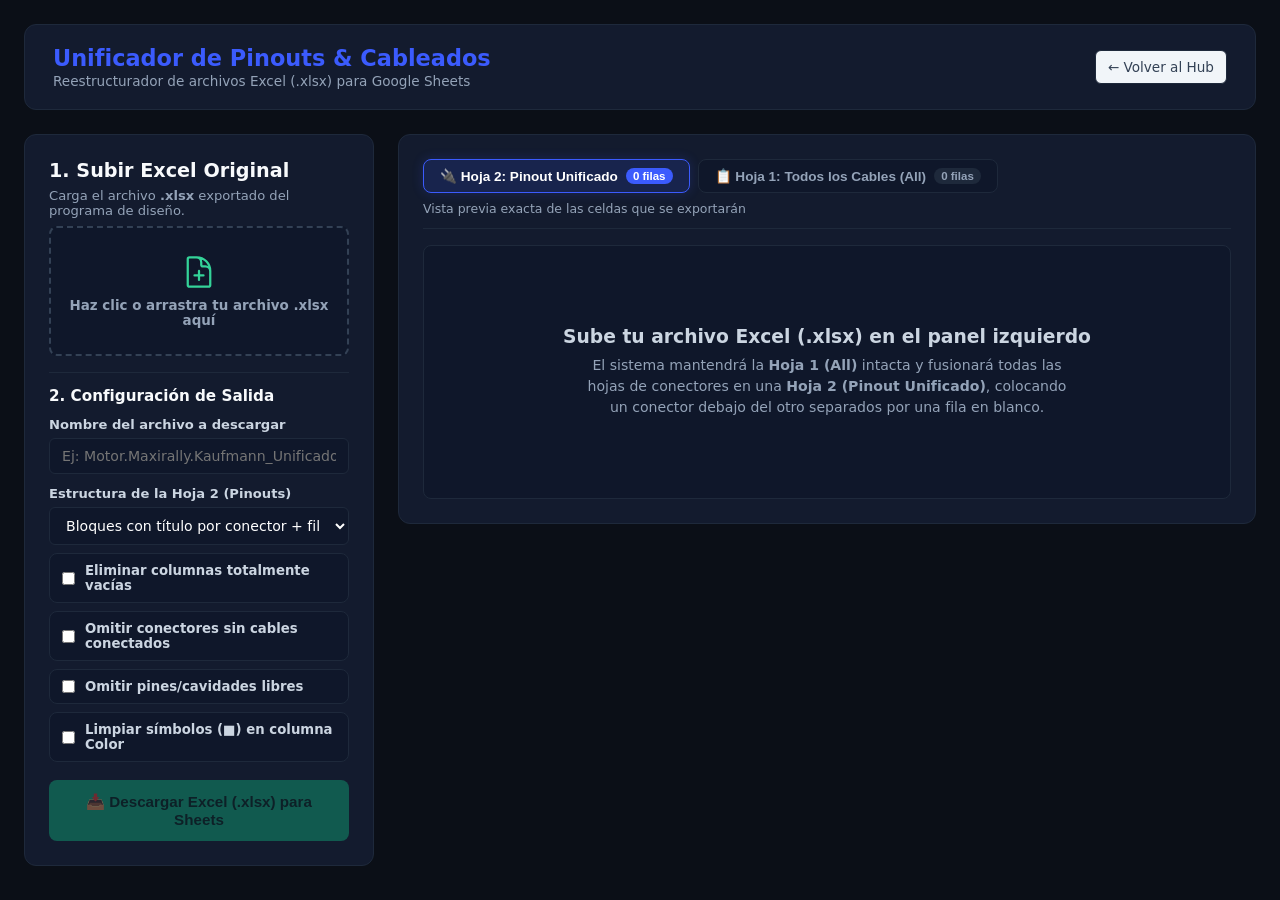
==== cableados.html @ 93b25b4c "Add files via upload" ====
<!DOCTYPE html>
<html lang="es">
<head>
  <meta charset="UTF-8">
  <meta name="viewport" content="width=device-width, initial-scale=1.0">
  <title>Unificador de Excel para Google Sheets - LoomTech</title>
  
  <link rel="stylesheet" href="general.css">
  <!-- Librería SheetJS para procesar y generar archivos Excel (.xlsx) -->
  <script src="https://cdn.jsdelivr.net/npm/xlsx@0.18.5/dist/xlsx.full.min.js"></script>

  <style>
    :root {
      --bg-body: #0b0f17; --bg-panel: #131b2e; --border: #1e293b;
      --text-main: #f8fafc; --text-muted: #94a3b8;
    }

    body { background: var(--bg-body); color: var(--text-main); display: flex; flex-direction: column; }
    h2, h3 { color: #f8fafc; margin: 0; }
    label { color: #cbd5e1; font-size: 0.82rem; font-weight: 600; display: block; margin-top: 12px; margin-bottom: 6px; }
    
    .main-header {
      background: var(--bg-panel); border: 1px solid var(--border);
      padding: 20px 28px; border-radius: 12px; margin-bottom: 24px;
      display: flex; align-items: center; justify-content: space-between;
    }
    .header-brand { display: flex; align-items: center; gap: 20px; }
    .header-logo { width: 56px; height: 56px; object-fit: contain; }
    .header-title h1 { margin: 0; font-size: 1.4rem; color: var(--primary); }
    .header-title p { margin: 2px 0 0 0; color: var(--text-muted); font-size: 0.85rem; }

    .dashboard-layout { display: grid; grid-template-columns: 350px 1fr; gap: 24px; align-items: start; }
    
    .control-panel { background: var(--bg-panel); border: 1px solid var(--border); padding: 24px; border-radius: 12px; position: sticky; top: 20px; }
    .preview-panel { background: var(--bg-panel); border: 1px solid var(--border); padding: 24px; border-radius: 12px; overflow: hidden; }
    
    .input-dark, .select-dark {
      background: #0f172a; color: #fff; border: 1px solid var(--border);
      padding: 9px 12px; border-radius: 6px; font-size: 0.88rem; width: 100%;
    }

    .file-drop-area {
      position: relative; display: flex; flex-direction: column; align-items: center; justify-content: center;
      width: 100%; height: 130px; margin-top: 8px; margin-bottom: 16px;
      border: 2px dashed #334155; border-radius: 8px; background: #0f172a;
      transition: 0.2s; text-align: center; color: var(--text-muted); padding: 12px;
    }
    .file-drop-area:hover { border-color: var(--primary); background: #18223d; }
    .file-msg { font-size: 0.84rem; margin-top: 8px; font-weight: 600; }
    .file-input { position: absolute; left: 0; top: 0; height: 100%; width: 100%; cursor: pointer; opacity: 0; }

    .filter-option {
      display: flex; align-items: center; gap: 10px;
      background: #0f172a; border: 1px solid var(--border);
      padding: 9px 12px; border-radius: 8px; margin-top: 8px;
      font-size: 0.83rem; color: #cbd5e1; cursor: pointer; user-select: none;
    }
    .filter-option:hover { border-color: #475569; }
    .filter-option input { width: auto; margin: 0; cursor: pointer; }

    .stats-bar {
      display: grid; grid-template-columns: repeat(3, 1fr); gap: 8px;
      margin: 14px 0; text-align: center;
    }
    .stat-box { background: #0f172a; border: 1px solid var(--border); padding: 8px; border-radius: 8px; }
    .stat-box strong { display: block; font-size: 1.1rem; color: #34d399; }
    .stat-box span { font-size: 0.7rem; color: var(--text-muted); text-transform: uppercase; }

    .btn-sheets {
      background: #10b981; color: #06281e; font-weight: 700;
      border: none; padding: 13px 16px; border-radius: 8px;
      cursor: pointer; width: 100%; font-size: 0.95rem;
      display: flex; align-items: center; justify-content: center; gap: 8px;
      margin-top: 18px; transition: 0.2s;
    }
    .btn-sheets:hover:not(:disabled) { background: #34d399; transform: translateY(-1px); }
    .btn-sheets:disabled { opacity: 0.4; cursor: not-allowed; }

    /* PESTAÑAS ESTILO EXCEL / GOOGLE SHEETS */
    .sheet-tabs {
      display: flex; gap: 8px; border-bottom: 1px solid var(--border);
      padding-bottom: 12px; margin-bottom: 16px; align-items: center; justify-content: space-between;
      flex-wrap: wrap;
    }
    .tab-group { display: flex; gap: 8px; }
    .tab-btn {
      background: #0f172a; color: var(--text-muted); border: 1px solid var(--border);
      padding: 8px 16px; border-radius: 8px; font-size: 0.85rem; font-weight: 600;
      cursor: pointer; transition: 0.2s; display: flex; align-items: center; gap: 8px;
    }
    .tab-btn:hover { color: #fff; border-color: #475569; }
    .tab-btn.active {
      background: rgba(59, 91, 253, 0.15); color: #fff;
      border-color: var(--primary); box-shadow: 0 0 12px rgba(59, 91, 253, 0.2);
    }
    .tab-badge {
      background: #1e293b; color: #94a3b8; padding: 2px 7px;
      border-radius: 10px; font-size: 0.72rem;
    }
    .tab-btn.active .tab-badge { background: var(--primary); color: #fff; }

    /* TABLA DE VISTA PREVIA TIPO HOJA DE CÁLCULO */
    .table-scroll {
      width: 100%; overflow-x: auto; max-height: 72vh; overflow-y: auto;
      border: 1px solid var(--border); border-radius: 8px; background: #0f172a;
    }
    .sheet-table {
      width: 100%; border-collapse: collapse; font-size: 0.82rem; color: var(--text-main);
      white-space: nowrap;
    }
    .sheet-table th {
      background: #1e293b; color: #cbd5e1; font-weight: 700; padding: 9px 12px;
      text-align: left; border: 1px solid #334155; position: sticky; top: 0; z-index: 2;
      font-size: 0.75rem; text-transform: uppercase;
    }
    .sheet-table td {
      padding: 7px 12px; border: 1px solid #1e293b; color: #e2e8f0;
    }
    .row-num {
      background: #131b2e !important; color: #64748b !important;
      text-align: center; font-family: monospace; font-size: 0.75rem;
      width: 42px; user-select: none; border-right: 2px solid #334155 !important;
    }

    /* ESTILOS DE FILAS DENTRO DE LA HOJA UNIFICADA */
    .row-connector-banner td {
      background: rgba(59, 91, 253, 0.18) !important;
      color: #60a5fa !important;
      font-weight: 800;
      font-size: 0.85rem;
      border-top: 2px solid #3b5bfd !important;
      border-bottom: 1px solid #3b5bfd !important;
    }
    .row-subheaders td {
      background: #18223d !important;
      color: #94a3b8 !important;
      font-weight: 700;
      font-size: 0.74rem;
      text-transform: uppercase;
    }
    .row-blank-separator td {
      background: #090d14 !important;
      height: 22px;
      padding: 2px 12px !important;
      color: #334155 !important;
      font-size: 0.7rem;
      font-style: italic;
      border-top: 1px dashed #1e293b !important;
      border-bottom: 1px dashed #1e293b !important;
    }
    .row-empty-pin td { color: #64748b; }

    .empty-state {
      text-align: center; padding: 80px 20px; color: var(--text-muted);
    }

    @media (max-width: 950px) {
      .dashboard-layout { grid-template-columns: 1fr; }
      .control-panel { position: static; }
    }
  </style>
</head>
<body>

<div class="container" style="max-width: 1360px;">
  <!-- ENCABEZADO -->
  <div class="main-header">
    <div class="header-brand">
      <img src="logo-transparente.webp" alt="LoomTech" class="header-logo" onerror="this.style.display='none'">
      <div class="header-title">
        <h1>Unificador de Pinouts & Cableados</h1>
        <p>Reestructurador de archivos Excel (.xlsx) para Google Sheets</p>
      </div>
    </div>
    <a href="index.html" class="btn-secondary" style="text-decoration: none;">&larr; Volver al Hub</a>
  </div>

  <div class="dashboard-layout">
    
    <!-- PANEL IZQUIERDO: CARGA Y CONFIGURACIÓN DEL EXCEL -->
    <div class="control-panel">
      <h2>1. Subir Excel Original</h2>
      <p style="font-size: 0.82rem; color: var(--text-muted); margin-top: 6px;">
        Carga el archivo <strong>.xlsx</strong> exportado del programa de diseño.
      </p>

      <div class="file-drop-area">
        <svg fill="none" stroke="currentColor" stroke-width="1.5" viewBox="0 0 24 24" style="width:36px; height:36px; color:#34d399;">
          <path stroke-linecap="round" stroke-linejoin="round" d="M19.5 14.25v-2.625a3.375 3.375 0 00-3.375-3.375h-1.5A1.125 1.125 0 0113.5 7.125v-1.5a3.375 3.375 0 00-3.375-3.375H8.25m3.75 9v6m3-3H9m1.5-12H5.625c-.621 0-1.125.504-1.125 1.125v17.25c0 .621.504 1.125 1.125 1.125h12.75c.621 0 1.125-.504 1.125-1.125V11.25a9 9 0 00-9-9z"></path>
        </svg>
        <span class="file-msg" id="fileMsg">Haz clic o arrastra tu archivo .xlsx aquí</span>
        <input class="file-input" type="file" id="excelFileInput" accept=".xlsx, .xls" onchange="handleExcelUpload(event)">
      </div>

      <div class="stats-bar" id="statsBar" style="display: none;">
        <div class="stat-box"><strong id="statWires">0</strong><span>Cables (H1)</span></div>
        <div class="stat-box"><strong id="statConnectors">0</strong><span>Conectores</span></div>
        <div class="stat-box"><strong id="statPins">0</strong><span>Pines Tot.</span></div>
      </div>

      <h3 style="font-size: 0.95rem; margin-top: 16px; border-top: 1px solid var(--border); padding-top: 14px;">2. Configuración de Salida</h3>

      <label>Nombre del archivo a descargar</label>
      <input type="text" id="outFileName" class="input-dark" placeholder="Ej: Motor.Maxirally.Kaufmann_Unificado">

      <label>Estructura de la Hoja 2 (Pinouts)</label>
      <select id="layoutModeSelect" class="select-dark" onchange="renderPreview()">
        <option value="blocks" selected>Bloques con título por conector + fila en blanco</option>
        <option value="column">Tabla continua (Columna "Conector") + fila en blanco</option>
      </select>

      <label class="filter-option" title="Elimina del Excel las columnas que estén 100% vacías en todo el archivo">
        <input type="checkbox" id="chkRemoveEmptyCols" onchange="renderPreview()">
        <span>Eliminar columnas totalmente vacías</span>
      </label>

      <label class="filter-option" title="Omite conectores que no tengan ningún cable conectado">
        <input type="checkbox" id="chkHideEmptyConnectors" onchange="renderPreview()">
        <span>Omitir conectores sin cables conectados</span>
      </label>

      <label class="filter-option" title="Omite las cavidades vacías dentro de cada conector">
        <input type="checkbox" id="chkHideEmptyPins" onchange="renderPreview()">
        <span>Omitir pines/cavidades libres</span>
      </label>

      <label class="filter-option" title="Quita los símbolos ■■ delante del nombre del color para filtrar mejor en Google Sheets">
        <input type="checkbox" id="chkCleanColorSquares" onchange="renderPreview()">
        <span>Limpiar símbolos (■) en columna Color</span>
      </label>

      <button type="button" class="btn-sheets" id="btnDownloadExcel" onclick="downloadUnifiedExcel()" disabled>
        📥 Descargar Excel (.xlsx) para Sheets
      </button>
    </div>

    <!-- PANEL DERECHO: VISTA PREVIA DE LAS 2 HOJAS DEL EXCEL -->
    <div class="preview-panel">
      <div class="sheet-tabs">
        <div class="tab-group">
          <button type="button" class="tab-btn active" id="tabBtnPinout" onclick="switchTab('pinout')">
            🔌 Hoja 2: Pinout Unificado <span class="tab-badge" id="badgePinoutRows">0 filas</span>
          </button>
          <button type="button" class="tab-btn" id="tabBtnAll" onclick="switchTab('all')">
            📋 Hoja 1: Todos los Cables (All) <span class="tab-badge" id="badgeAllRows">0 filas</span>
          </button>
        </div>
        <span style="font-size: 0.78rem; color: var(--text-muted);" id="previewHint">
          Vista previa exacta de las celdas que se exportarán
        </span>
      </div>

      <div id="previewContainer" class="table-scroll">
        <div class="empty-state">
          <h3 style="color: #cbd5e1; margin-bottom: 8px;">Sube tu archivo Excel (.xlsx) en el panel izquierdo</h3>
          <p style="font-size: 0.88rem; max-width: 480px; margin: 0 auto; line-height: 1.5;">
            El sistema mantendrá la <strong>Hoja 1 (All)</strong> intacta y fusionará todas las hojas de conectores en una <strong>Hoja 2 (Pinout Unificado)</strong>, colocando un conector debajo del otro separados por una fila en blanco.
          </p>
        </div>
      </div>
    </div>

  </div>
</div>

<script>
  let parsedWorkbookData = null;
  let currentActiveTab = 'pinout'; // 'pinout' o 'all'

  function handleExcelUpload(event) {
    const file = event.target.files[0];
    if (!file) return;

    const msg = document.getElementById('fileMsg');
    msg.innerText = `Archivo cargado: ${file.name}`;
    msg.style.color = '#34d399';

    const baseName = file.name.replace(/\.xlsx?$/i, '').replace(/\s*-\s*Wiring Table$/i, '');
    document.getElementById('outFileName').value = `${baseName} - Unificado`;

    const reader = new FileReader();
    reader.onload = function(e) {
      const data = new Uint8Array(e.target.result);
      const workbook = XLSX.read(data, { type: 'array' });
      parseWorkbook(workbook);
    };
    reader.readAsArrayBuffer(file);
  }

  function parseWorkbook(workbook) {
    const sheetNames = workbook.SheetNames;
    if (sheetNames.length === 0) return;

    // Hoja 1: Todos los cables ("All")
    const firstSheetName = sheetNames[0];
    const allWiresRaw = XLSX.utils.sheet_to_json(workbook.Sheets[firstSheetName], { defval: '' });

    // Hojas 2 en adelante: Conectores individuales
    const connectors = [];
    let totalPinsCount = 0;

    for (let i = 1; i < sheetNames.length; i++) {
      const sName = sheetNames[i];
      const rows = XLSX.utils.sheet_to_json(workbook.Sheets[sName], { defval: '' });
      totalPinsCount += rows.length;

      const connectedPins = rows.filter(r => {
        return String(r['Destination'] || '').trim() !== '' || String(r['ID'] || '').trim() !== '';
      }).length;

      connectors.push({
        name: sName,
        rows: rows,
        connectedCount: connectedPins,
        totalPins: rows.length
      });
    }

    parsedWorkbookData = {
      firstSheetName: firstSheetName,
      allWires: allWiresRaw,
      connectors: connectors
    };

    // Actualizar contadores
    document.getElementById('statsBar').style.display = 'grid';
    document.getElementById('statWires').innerText = allWiresRaw.length;
    document.getElementById('statConnectors').innerText = connectors.length;
    document.getElementById('statPins').innerText = totalPinsCount;

    document.getElementById('btnDownloadExcel').disabled = false;

    renderPreview();
  }

  function isCellFilled(val) {
    return val !== null && val !== undefined && String(val).trim() !== '';
  }

  function cleanCellVal(val, colName, cleanSquares) {
    if (val === null || val === undefined) return '';
    let str = String(val);
    if (cleanSquares && colName.toLowerCase().includes('color')) {
      return str.replace(/[■□▪▫]/g, '').trim();
    }
    return val;
  }

  // Construye las matrices 2D (Array of Arrays) tanto para la vista previa como para la exportación Excel
  function buildSheetsMatrices() {
    if (!parsedWorkbookData) return null;

    const layoutMode = document.getElementById('layoutModeSelect').value; // 'blocks' o 'column'
    const removeEmptyCols = document.getElementById('chkRemoveEmptyCols').checked;
    const hideEmptyConnectors = document.getElementById('chkHideEmptyConnectors').checked;
    const hideEmptyPins = document.getElementById('chkHideEmptyPins').checked;
    const cleanSquares = document.getElementById('chkCleanColorSquares').checked;

    // --- 1. MATRIZ DE HOJA 1 (ALL) ---
    const allRows = parsedWorkbookData.allWires;
    let allHeaders = allRows.length > 0 ? Object.keys(allRows[0]) : ['ID', 'Color', 'Part Number', 'Gauge', 'From', 'To', 'Length (mm)'];
    
    if (removeEmptyCols && allRows.length > 0) {
      allHeaders = allHeaders.filter(h => allRows.some(r => isCellFilled(r[h])));
    }

    const sheet1AOA = [allHeaders];
    allRows.forEach(r => {
      sheet1AOA.push(allHeaders.map(h => cleanCellVal(r[h], h, cleanSquares)));
    });

    // --- 2. MATRIZ DE HOJA 2 (PINOUT UNIFICADO) ---
    let connectorsList = parsedWorkbookData.connectors;
    if (hideEmptyConnectors) {
      connectorsList = connectorsList.filter(c => c.connectedCount > 0);
    }

    let pinHeaders = ['Cavity', 'Destination', 'ID', 'Color', 'Part Number', 'Gauge', 'Twisted With', 'Ident', 'Net', 'Length (mm)', 'Contact', 'Seal'];
    const sampleConn = parsedWorkbookData.connectors.find(c => c.rows.length > 0);
    if (sampleConn) {
      pinHeaders = Object.keys(sampleConn.rows[0]);
    }

    if (removeEmptyCols) {
      pinHeaders = pinHeaders.filter(h => {
        if (h === 'Cavity' || h === 'Destination' || h === 'ID' || h === 'Color') return true;
        return connectorsList.some(c => c.rows.some(r => isCellFilled(r[h])));
      });
    }

    const sheet2AOA = [];
    const sheet2RowMeta = []; // Guarda el tipo de fila para pintarla bien en la vista previa

    if (layoutMode === 'blocks') {
      // MODO 1: Un bloque debajo del otro (Fila con nombre del Conector -> Encabezados -> Pines -> Fila en blanco)
      connectorsList.forEach((conn, idx) => {
        let rowsToUse = conn.rows;
        if (hideEmptyPins) {
          rowsToUse = rowsToUse.filter(r => isCellFilled(r['Destination']) || isCellFilled(r['ID']));
        }

        // Fila título del conector
        const bannerRow = [`CONECTOR: ${conn.name}`, ...pinHeaders.slice(1).map(() => '')];
        sheet2AOA.push(bannerRow);
        sheet2RowMeta.push('banner');

        // Fila encabezados de columna
        sheet2AOA.push(pinHeaders);
        sheet2RowMeta.push('subheader');

        // Filas de cada pin
        rowsToUse.forEach(r => {
          const hasWire = isCellFilled(r['Destination']) || isCellFilled(r['ID']);
          sheet2AOA.push(pinHeaders.map(h => cleanCellVal(r[h], h, cleanSquares)));
          sheet2RowMeta.push(hasWire ? 'data' : 'empty-pin');
        });

        // Fila en blanco de separación entre conectores
        if (idx < connectorsList.length - 1) {
          sheet2AOA.push(pinHeaders.map(() => ''));
          sheet2RowMeta.push('blank');
        }
      });
    } else {
      // MODO 2: Tabla continua con columna "Connector" al principio + fila en blanco entre cada conector
      const unifiedHeaders = ['Connector', ...pinHeaders];
      sheet2AOA.push(unifiedHeaders);
      sheet2RowMeta.push('subheader');

      connectorsList.forEach((conn, idx) => {
        let rowsToUse = conn.rows;
        if (hideEmptyPins) {
          rowsToUse = rowsToUse.filter(r => isCellFilled(r['Destination']) || isCellFilled(r['ID']));
        }

        rowsToUse.forEach(r => {
          const hasWire = isCellFilled(r['Destination']) || isCellFilled(r['ID']);
          sheet2AOA.push([conn.name, ...pinHeaders.map(h => cleanCellVal(r[h], h, cleanSquares))]);
          sheet2RowMeta.push(hasWire ? 'data' : 'empty-pin');
        });

        // Fila en blanco de separación
        if (idx < connectorsList.length - 1) {
          sheet2AOA.push(unifiedHeaders.map(() => ''));
          sheet2RowMeta.push('blank');
        }
      });
    }

    return {
      sheet1AOA,
      sheet2AOA,
      sheet2RowMeta,
      colCountSheet1: allHeaders.length,
      colCountSheet2: layoutMode === 'blocks' ? pinHeaders.length : (pinHeaders.length + 1)
    };
  }

  function switchTab(tab) {
    currentActiveTab = tab;
    document.getElementById('tabBtnPinout').classList.toggle('active', tab === 'pinout');
    document.getElementById('tabBtnAll').classList.toggle('active', tab === 'all');
    renderPreview();
  }

  function renderPreview() {
    if (!parsedWorkbookData) return;

    const matrices = buildSheetsMatrices();
    if (!matrices) return;

    document.getElementById('badgeAllRows').innerText = `${matrices.sheet1AOA.length} filas`;
    document.getElementById('badgePinoutRows').innerText = `${matrices.sheet2AOA.length} filas`;

    const container = document.getElementById('previewContainer');

    if (currentActiveTab === 'all') {
      // Renderizar Hoja 1 (All)
      const aoa = matrices.sheet1AOA;
      if (aoa.length === 0) {
        container.innerHTML = `<div class="empty-state">La Hoja 1 está vacía.</div>`;
        return;
      }

      const headers = aoa[0];
      const bodyRows = aoa.slice(1);

      let html = `<table class="sheet-table"><thead><tr><th class="row-num">#</th>`;
      headers.forEach(h => { html += `<th>${h}</th>`; });
      html += `</tr></thead><tbody>`;

      bodyRows.forEach((row, rIdx) => {
        html += `<tr><td class="row-num">${rIdx + 2}</td>`;
        row.forEach(cell => {
          html += `<td>${cell !== '' && cell !== null && cell !== undefined ? cell : ''}</td>`;
        });
        html += `</tr>`;
      });

      html += `</tbody></table>`;
      container.innerHTML = html;

    } else {
      // Renderizar Hoja 2 (Pinout Unificado)
      const aoa = matrices.sheet2AOA;
      const meta = matrices.sheet2RowMeta;
      const colCount = matrices.colCountSheet2;

      if (aoa.length === 0) {
        container.innerHTML = `<div class="empty-state">No hay conectores para mostrar con los filtros seleccionados.</div>`;
        return;
      }

      // Encabezados tipo letras de Excel (A, B, C...)
      let html = `<table class="sheet-table"><thead><tr><th class="row-num">#</th>`;
      for (let c = 0; c < colCount; c++) {
        const colLetter = String.fromCharCode(65 + c);
        html += `<th style="text-align:center;">Col ${colLetter}</th>`;
      }
      html += `</tr></thead><tbody>`;

      aoa.forEach((row, rIdx) => {
        const rowType = meta[rIdx];
        let trClass = '';
        if (rowType === 'banner') trClass = 'row-connector-banner';
        else if (rowType === 'subheader') trClass = 'row-subheaders';
        else if (rowType === 'blank') trClass = 'row-blank-separator';
        else if (rowType === 'empty-pin') trClass = 'row-empty-pin';

        html += `<tr class="${trClass}"><td class="row-num">${rIdx + 1}</td>`;

        if (rowType === 'blank') {
          html += `<td colspan="${colCount}">— Fila en blanco (Separador de conector) —</td>`;
        } else {
          row.forEach(cell => {
            html += `<td>${cell !== '' && cell !== null && cell !== undefined ? cell : ''}</td>`;
          });
        }
        html += `</tr>`;
      });

      html += `</tbody></table>`;
      container.innerHTML = html;
    }
  }

  // Calcula automáticamente el ancho ideal de cada columna para que en Google Sheets se lea perfecto
  function autoFitColumns(aoa) {
    if (!aoa || aoa.length === 0) return [];
    const colCount = Math.max(...aoa.map(r => r.length));
    const colWidths = [];

    for (let c = 0; c < colCount; c++) {
      let maxLen = 10;
      for (let r = 0; r < aoa.length; r++) {
        const val = aoa[r][c];
        if (val !== null && val !== undefined) {
          const strLen = String(val).length;
          // Evitamos que la fila de banner "CONECTOR: ..." ensanche de más la columna A (Cavity)
          if (c === 0 && String(val).startsWith('CONECTOR:')) continue;
          if (strLen > maxLen) maxLen = strLen;
        }
      }
      colWidths.push({ wch: Math.min(maxLen + 4, 42) });
    }
    return colWidths;
  }

  function downloadUnifiedExcel() {
    if (!parsedWorkbookData) return;

    const matrices = buildSheetsMatrices();
    if (!matrices) return;

    const wbNew = XLSX.utils.book_new();

    // 1. Crear Hoja 1: Todos los cables (All)
    const wsAll = XLSX.utils.aoa_to_sheet(matrices.sheet1AOA);
    wsAll['!cols'] = autoFitColumns(matrices.sheet1AOA);
    XLSX.utils.book_append_sheet(wbNew, wsAll, parsedWorkbookData.firstSheetName || 'All');

    // 2. Crear Hoja 2: Pinout Unificado (Todos los conectores separados por una fila en blanco)
    const wsPinout = XLSX.utils.aoa_to_sheet(matrices.sheet2AOA);
    wsPinout['!cols'] = autoFitColumns(matrices.sheet2AOA);
    XLSX.utils.book_append_sheet(wbNew, wsPinout, 'Pinout Unificado');

    // Nombre del archivo final
    const rawName = document.getElementById('outFileName').value.trim() || 'Cableado_Unificado';
    const safeName = rawName.replace(/\.xlsx?$/i, '');
    XLSX.writeFile(wbNew, `${safeName}.xlsx`);
  }
</script>

</body>
</html>
---- general.css ----
/* ==========================================================================
   LOOMTECH MOTORSPORT - SISTEMA DE ESTILOS GENERALES
   ========================================================================== */

:root {
  /* Colores de Marca */
  --primary: #3b5bfd;
  --primary-dark: #2546e0;
  --accent: #ef4444;       /* Rojo Rally para alertas/borrar */
  --badge-green: #10b981;  /* Verde para estados online/ok */

  /* Colores UI (Tema claro por defecto para las herramientas) */
  --bg-body: #f8fafc;
  --bg-panel: #ffffff;
  --border: #e2e8f0;
  --text-main: #1e293b;
  --text-muted: #64748b;

  /* Tipografía */
  --font-base: system-ui, -apple-system, BlinkMacSystemFont, "Segoe UI", Roboto, sans-serif;
}

/* --- 1. RESET Y BASE --- */
* {
  box-sizing: border-box;
  margin: 0;
  padding: 0;
}

body {
  font-family: var(--font-base);
  background: var(--bg-body);
  color: var(--text-main);
  padding: 24px;
  min-height: 100vh;
}

h1, h2, h3, h4 {
  color: #0f172a;
  margin-bottom: 0.5rem;
}

h2 {
  font-size: 1.2rem;
  font-weight: 700;
}

/* --- 2. LAYOUT Y GRILLAS UTILITARIAS --- */
.container {
  max-width: 960px;
  margin: 0 auto;
}

.grid-2 { display: grid; grid-template-columns: 1fr 1fr; gap: 12px; }
.grid-3 { display: grid; grid-template-columns: 1fr 1fr 1fr; gap: 12px; }
.flex-between { display: flex; justify-content: space-between; align-items: center; }

.panel {
  background: var(--bg-panel);
  padding: 24px;
  border-radius: 12px;
  box-shadow: 0 1px 3px rgba(0,0,0,0.08);
  border: 1px solid var(--border);
  height: fit-content;
}

/* --- 3. FORMULARIOS E INPUTS --- */
label {
  display: block;
  font-size: 0.82rem;
  font-weight: 600;
  margin-top: 14px;
  margin-bottom: 5px;
  color: #475569;
}

input, textarea, select {
  width: 100%;
  padding: 9px 12px;
  border: 1px solid var(--border);
  border-radius: 6px;
  font-size: 0.9rem;
  font-family: var(--font-base);
  color: var(--text-main);
  background: var(--bg-panel);
  transition: border-color 0.2s, box-shadow 0.2s;
}

input:focus, textarea:focus, select:focus {
  outline: none;
  border-color: var(--primary);
  box-shadow: 0 0 0 2px rgba(59, 91, 253, 0.15);
}

/* --- 4. BOTONES --- */
.btn {
  background: var(--primary);
  color: white;
  border: none;
  padding: 12px 16px;
  border-radius: 6px;
  cursor: pointer;
  font-weight: 600;
  font-size: 0.95rem;
  transition: background-color 0.2s;
  display: inline-flex;
  justify-content: center;
  align-items: center;
}

.btn:hover { background: var(--primary-dark); }
.btn-block { width: 100%; margin-top: 20px; } /* Para botones que ocupan todo el ancho */

.btn-secondary {
  background: #f1f5f9;
  color: #334155;
  border: 1px solid var(--border);
  padding: 8px 12px;
  font-size: 0.85rem;
  border-radius: 6px;
  cursor: pointer;
  transition: background-color 0.2s;
}

.btn-secondary:hover { background: #e2e8f0; }
.btn-sm { padding: 4px 10px; font-size: 0.8rem; margin-left: 4px; }
.btn-danger { color: var(--accent); }
.btn-danger:hover { background: #fee2e2; color: #dc2626; border-color: #fca5a5; }

/* --- 5. COMPONENTES ESPECÍFICOS (Switches, Tablas) --- */
.switch { position: relative; display: inline-block; width: 44px; height: 24px; flex-shrink: 0; }
.switch input { opacity: 0; width: 0; height: 0; }
.slider { position: absolute; cursor: pointer; top: 0; left: 0; right: 0; bottom: 0; background-color: #cbd5e1; transition: .3s; border-radius: 24px; }
.slider:before { position: absolute; content: ""; height: 18px; width: 18px; left: 3px; bottom: 3px; background-color: white; transition: .3s; border-radius: 50%; box-shadow: 0 1px 2px rgba(0,0,0,0.2); }
input:checked + .slider { background-color: var(--primary); }
input:checked + .slider:before { transform: translateX(20px); }

.table-ui { width: 100%; border-collapse: collapse; margin-top: 16px; }
.table-ui th, .table-ui td { padding: 10px 8px; text-align: left; border-bottom: 1px solid var(--border); font-size: 0.88rem; }
.table-ui th { background: #f8fafc; color: #475569; font-weight: 600; }
.text-right { text-align: right !important; }
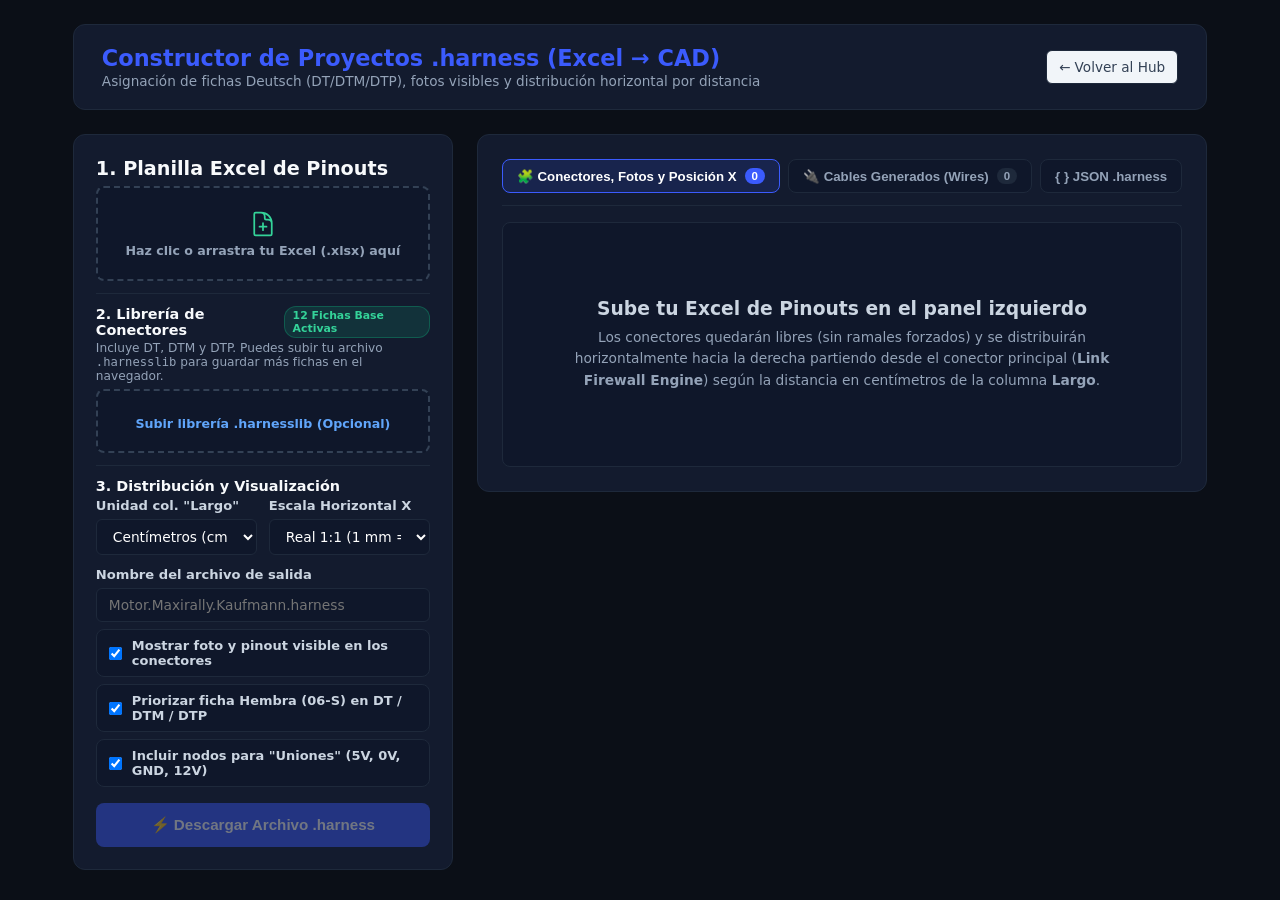
==== commit 4dd491a4: "Add files via upload" ====
--- a/cableados.html
+++ b/cableados.html
@@ -3,10 +3,9 @@
 <head>
   <meta charset="UTF-8">
   <meta name="viewport" content="width=device-width, initial-scale=1.0">
-  <title>Unificador de Excel para Google Sheets - LoomTech</title>
+  <title>Constructor .harness (Excel a CAD) - LoomTech</title>
   
   <link rel="stylesheet" href="general.css">
-  <!-- Librería SheetJS para procesar y generar archivos Excel (.xlsx) -->
   <script src="https://cdn.jsdelivr.net/npm/xlsx@0.18.5/dist/xlsx.full.min.js"></script>
 
   <style>
@@ -29,69 +28,66 @@
     .header-title h1 { margin: 0; font-size: 1.4rem; color: var(--primary); }
     .header-title p { margin: 2px 0 0 0; color: var(--text-muted); font-size: 0.85rem; }
 
-    .dashboard-layout { display: grid; grid-template-columns: 350px 1fr; gap: 24px; align-items: start; }
+    .dashboard-layout { display: grid; grid-template-columns: 380px 1fr; gap: 24px; align-items: start; }
     
-    .control-panel { background: var(--bg-panel); border: 1px solid var(--border); padding: 24px; border-radius: 12px; position: sticky; top: 20px; }
+    .control-panel { background: var(--bg-panel); border: 1px solid var(--border); padding: 22px; border-radius: 12px; position: sticky; top: 20px; }
     .preview-panel { background: var(--bg-panel); border: 1px solid var(--border); padding: 24px; border-radius: 12px; overflow: hidden; }
     
     .input-dark, .select-dark {
       background: #0f172a; color: #fff; border: 1px solid var(--border);
-      padding: 9px 12px; border-radius: 6px; font-size: 0.88rem; width: 100%;
+      padding: 8px 12px; border-radius: 6px; font-size: 0.86rem; width: 100%;
     }
 
     .file-drop-area {
       position: relative; display: flex; flex-direction: column; align-items: center; justify-content: center;
-      width: 100%; height: 130px; margin-top: 8px; margin-bottom: 16px;
+      width: 100%; height: 95px; margin-top: 6px; margin-bottom: 12px;
       border: 2px dashed #334155; border-radius: 8px; background: #0f172a;
-      transition: 0.2s; text-align: center; color: var(--text-muted); padding: 12px;
+      transition: 0.2s; text-align: center; color: var(--text-muted); padding: 10px;
     }
     .file-drop-area:hover { border-color: var(--primary); background: #18223d; }
-    .file-msg { font-size: 0.84rem; margin-top: 8px; font-weight: 600; }
+    .file-msg { font-size: 0.79rem; margin-top: 5px; font-weight: 600; }
     .file-input { position: absolute; left: 0; top: 0; height: 100%; width: 100%; cursor: pointer; opacity: 0; }
 
     .filter-option {
       display: flex; align-items: center; gap: 10px;
       background: #0f172a; border: 1px solid var(--border);
-      padding: 9px 12px; border-radius: 8px; margin-top: 8px;
-      font-size: 0.83rem; color: #cbd5e1; cursor: pointer; user-select: none;
-    }
-    .filter-option:hover { border-color: #475569; }
+      padding: 8px 12px; border-radius: 8px; margin-top: 7px;
+      font-size: 0.81rem; color: #cbd5e1; cursor: pointer; user-select: none;
+    }
     .filter-option input { width: auto; margin: 0; cursor: pointer; }
 
     .stats-bar {
       display: grid; grid-template-columns: repeat(3, 1fr); gap: 8px;
-      margin: 14px 0; text-align: center;
-    }
-    .stat-box { background: #0f172a; border: 1px solid var(--border); padding: 8px; border-radius: 8px; }
+      margin: 12px 0; text-align: center;
+    }
+    .stat-box { background: #0f172a; border: 1px solid var(--border); padding: 8px 4px; border-radius: 8px; }
     .stat-box strong { display: block; font-size: 1.1rem; color: #34d399; }
-    .stat-box span { font-size: 0.7rem; color: var(--text-muted); text-transform: uppercase; }
-
-    .btn-sheets {
-      background: #10b981; color: #06281e; font-weight: 700;
+    .stat-box span { font-size: 0.68rem; color: var(--text-muted); text-transform: uppercase; }
+
+    .btn-generate {
+      background: var(--primary); color: #fff; font-weight: 700;
       border: none; padding: 13px 16px; border-radius: 8px;
       cursor: pointer; width: 100%; font-size: 0.95rem;
       display: flex; align-items: center; justify-content: center; gap: 8px;
-      margin-top: 18px; transition: 0.2s;
-    }
-    .btn-sheets:hover:not(:disabled) { background: #34d399; transform: translateY(-1px); }
-    .btn-sheets:disabled { opacity: 0.4; cursor: not-allowed; }
-
-    /* PESTAÑAS ESTILO EXCEL / GOOGLE SHEETS */
+      margin-top: 16px; transition: 0.2s;
+    }
+    .btn-generate:hover:not(:disabled) { background: var(--primary-dark); transform: translateY(-1px); }
+    .btn-generate:disabled { opacity: 0.4; cursor: not-allowed; }
+
     .sheet-tabs {
       display: flex; gap: 8px; border-bottom: 1px solid var(--border);
       padding-bottom: 12px; margin-bottom: 16px; align-items: center; justify-content: space-between;
       flex-wrap: wrap;
     }
-    .tab-group { display: flex; gap: 8px; }
+    .tab-group { display: flex; gap: 8px; flex-wrap: wrap; }
     .tab-btn {
       background: #0f172a; color: var(--text-muted); border: 1px solid var(--border);
-      padding: 8px 16px; border-radius: 8px; font-size: 0.85rem; font-weight: 600;
+      padding: 8px 14px; border-radius: 8px; font-size: 0.83rem; font-weight: 600;
       cursor: pointer; transition: 0.2s; display: flex; align-items: center; gap: 8px;
     }
-    .tab-btn:hover { color: #fff; border-color: #475569; }
     .tab-btn.active {
       background: rgba(59, 91, 253, 0.15); color: #fff;
-      border-color: var(--primary); box-shadow: 0 0 12px rgba(59, 91, 253, 0.2);
+      border-color: var(--primary);
     }
     .tab-badge {
       background: #1e293b; color: #94a3b8; padding: 2px 7px;
@@ -99,62 +95,41 @@
     }
     .tab-btn.active .tab-badge { background: var(--primary); color: #fff; }
 
-    /* TABLA DE VISTA PREVIA TIPO HOJA DE CÁLCULO */
     .table-scroll {
       width: 100%; overflow-x: auto; max-height: 72vh; overflow-y: auto;
       border: 1px solid var(--border); border-radius: 8px; background: #0f172a;
     }
-    .sheet-table {
+    .audit-table {
       width: 100%; border-collapse: collapse; font-size: 0.82rem; color: var(--text-main);
-      white-space: nowrap;
-    }
-    .sheet-table th {
-      background: #1e293b; color: #cbd5e1; font-weight: 700; padding: 9px 12px;
-      text-align: left; border: 1px solid #334155; position: sticky; top: 0; z-index: 2;
-      font-size: 0.75rem; text-transform: uppercase;
-    }
-    .sheet-table td {
-      padding: 7px 12px; border: 1px solid #1e293b; color: #e2e8f0;
-    }
-    .row-num {
-      background: #131b2e !important; color: #64748b !important;
-      text-align: center; font-family: monospace; font-size: 0.75rem;
-      width: 42px; user-select: none; border-right: 2px solid #334155 !important;
-    }
-
-    /* ESTILOS DE FILAS DENTRO DE LA HOJA UNIFICADA */
-    .row-connector-banner td {
-      background: rgba(59, 91, 253, 0.18) !important;
-      color: #60a5fa !important;
-      font-weight: 800;
-      font-size: 0.85rem;
-      border-top: 2px solid #3b5bfd !important;
-      border-bottom: 1px solid #3b5bfd !important;
-    }
-    .row-subheaders td {
-      background: #18223d !important;
-      color: #94a3b8 !important;
-      font-weight: 700;
-      font-size: 0.74rem;
-      text-transform: uppercase;
-    }
-    .row-blank-separator td {
-      background: #090d14 !important;
-      height: 22px;
-      padding: 2px 12px !important;
-      color: #334155 !important;
-      font-size: 0.7rem;
-      font-style: italic;
-      border-top: 1px dashed #1e293b !important;
-      border-bottom: 1px dashed #1e293b !important;
-    }
-    .row-empty-pin td { color: #64748b; }
-
-    .empty-state {
-      text-align: center; padding: 80px 20px; color: var(--text-muted);
-    }
-
-    @media (max-width: 950px) {
+    }
+    .audit-table th {
+      background: #1e293b; color: #cbd5e1; font-weight: 700; padding: 10px 12px;
+      text-align: left; border-bottom: 1px solid #334155; position: sticky; top: 0; z-index: 2;
+      font-size: 0.74rem; text-transform: uppercase;
+    }
+    .audit-table td {
+      padding: 8px 12px; border-bottom: 1px solid #1e293b; color: #e2e8f0; vertical-align: middle;
+    }
+    .audit-table tr:hover td { background: #151f38; }
+
+    .conn-thumb {
+      width: 34px; height: 34px; object-fit: contain; background: #fff;
+      border-radius: 6px; padding: 2px; border: 1px solid #334155; vertical-align: middle; margin-right: 6px;
+    }
+
+    .badge-ok { background: rgba(16,185,129,0.15); color: #34d399; border: 1px solid rgba(16,185,129,0.3); padding: 2px 8px; border-radius: 12px; font-size: 0.72rem; font-weight: 700; display: inline-block; }
+    .badge-part { background: rgba(59,91,253,0.18); color: #60a5fa; border: 1px solid rgba(59,91,253,0.35); padding: 3px 8px; border-radius: 6px; font-size: 0.75rem; font-weight: 700; font-family: monospace; display: inline-flex; align-items: center; }
+    .badge-warn { background: rgba(245,158,11,0.15); color: #fbbf24; border: 1px solid rgba(245,158,11,0.3); padding: 2px 8px; border-radius: 12px; font-size: 0.72rem; font-weight: 700; display: inline-block; }
+    .badge-splice { background: rgba(168,85,247,0.15); color: #c084fc; border: 1px solid rgba(168,85,247,0.3); padding: 2px 8px; border-radius: 12px; font-size: 0.72rem; font-weight: 700; display: inline-block; }
+
+    .code-preview {
+      font-family: monospace; font-size: 0.78rem; color: #34d399;
+      padding: 16px; margin: 0; white-space: pre-wrap; word-break: break-all;
+    }
+
+    .empty-state { text-align: center; padding: 75px 20px; color: var(--text-muted); }
+
+    @media (max-width: 980px) {
       .dashboard-layout { grid-template-columns: 1fr; }
       .control-panel { position: static; }
     }
@@ -162,14 +137,14 @@
 </head>
 <body>
 
-<div class="container" style="max-width: 1360px;">
+<div class="container" style="max-width: 1400px;">
   <!-- ENCABEZADO -->
   <div class="main-header">
     <div class="header-brand">
       <img src="logo-transparente.webp" alt="LoomTech" class="header-logo" onerror="this.style.display='none'">
       <div class="header-title">
-        <h1>Unificador de Pinouts & Cableados</h1>
-        <p>Reestructurador de archivos Excel (.xlsx) para Google Sheets</p>
+        <h1>Constructor de Proyectos .harness (Excel &rarr; CAD)</h1>
+        <p>Asignación de fichas Deutsch (DT/DTM/DTP), fotos visibles y distribución horizontal por distancia</p>
       </div>
     </div>
     <a href="index.html" class="btn-secondary" style="text-decoration: none;">&larr; Volver al Hub</a>
@@ -177,84 +152,102 @@
 
   <div class="dashboard-layout">
     
-    <!-- PANEL IZQUIERDO: CARGA Y CONFIGURACIÓN DEL EXCEL -->
+    <!-- PANEL IZQUIERDO -->
     <div class="control-panel">
-      <h2>1. Subir Excel Original</h2>
-      <p style="font-size: 0.82rem; color: var(--text-muted); margin-top: 6px;">
-        Carga el archivo <strong>.xlsx</strong> exportado del programa de diseño.
-      </p>
-
+      <h2>1. Planilla Excel de Pinouts</h2>
       <div class="file-drop-area">
-        <svg fill="none" stroke="currentColor" stroke-width="1.5" viewBox="0 0 24 24" style="width:36px; height:36px; color:#34d399;">
+        <svg fill="none" stroke="currentColor" stroke-width="1.5" viewBox="0 0 24 24" style="width:28px; height:28px; color:#34d399;">
           <path stroke-linecap="round" stroke-linejoin="round" d="M19.5 14.25v-2.625a3.375 3.375 0 00-3.375-3.375h-1.5A1.125 1.125 0 0113.5 7.125v-1.5a3.375 3.375 0 00-3.375-3.375H8.25m3.75 9v6m3-3H9m1.5-12H5.625c-.621 0-1.125.504-1.125 1.125v17.25c0 .621.504 1.125 1.125 1.125h12.75c.621 0 1.125-.504 1.125-1.125V11.25a9 9 0 00-9-9z"></path>
         </svg>
-        <span class="file-msg" id="fileMsg">Haz clic o arrastra tu archivo .xlsx aquí</span>
-        <input class="file-input" type="file" id="excelFileInput" accept=".xlsx, .xls" onchange="handleExcelUpload(event)">
+        <span class="file-msg" id="excelMsg">Haz clic o arrastra tu Excel (.xlsx) aquí</span>
+        <input class="file-input" type="file" id="excelInput" accept=".xlsx, .xls" onchange="handleExcelFile(event)">
       </div>
 
+      <div class="flex-between" style="border-top: 1px solid var(--border); padding-top: 12px; margin-top: 8px;">
+        <h3 style="font-size: 0.9rem;">2. Librería de Conectores</h3>
+        <span id="libBadge" class="badge-ok" style="font-size: 0.68rem;">12 Fichas Base Activas</span>
+      </div>
+      <p style="font-size: 0.76rem; color: var(--text-muted); margin-top: 3px;">
+        Incluye DT, DTM y DTP. Puedes subir tu archivo <code>.harnesslib</code> para guardar más fichas en el navegador.
+      </p>
+
+      <div class="file-drop-area" style="height: 64px; margin-bottom: 8px;">
+        <span class="file-msg" id="libMsg" style="color: #60a5fa;">Subir librería .harnesslib (Opcional)</span>
+        <input class="file-input" type="file" id="libInput" accept=".harnesslib, .harness, .json" onchange="handleLibraryFile(event)">
+      </div>
+
       <div class="stats-bar" id="statsBar" style="display: none;">
-        <div class="stat-box"><strong id="statWires">0</strong><span>Cables (H1)</span></div>
         <div class="stat-box"><strong id="statConnectors">0</strong><span>Conectores</span></div>
-        <div class="stat-box"><strong id="statPins">0</strong><span>Pines Tot.</span></div>
+        <div class="stat-box"><strong id="statWires">0</strong><span>Cables</span></div>
+        <div class="stat-box"><strong id="statSplices">0</strong><span>Uniones</span></div>
       </div>
 
-      <h3 style="font-size: 0.95rem; margin-top: 16px; border-top: 1px solid var(--border); padding-top: 14px;">2. Configuración de Salida</h3>
-
-      <label>Nombre del archivo a descargar</label>
-      <input type="text" id="outFileName" class="input-dark" placeholder="Ej: Motor.Maxirally.Kaufmann_Unificado">
-
-      <label>Estructura de la Hoja 2 (Pinouts)</label>
-      <select id="layoutModeSelect" class="select-dark" onchange="renderPreview()">
-        <option value="blocks" selected>Bloques con título por conector + fila en blanco</option>
-        <option value="column">Tabla continua (Columna "Conector") + fila en blanco</option>
-      </select>
-
-      <label class="filter-option" title="Elimina del Excel las columnas que estén 100% vacías en todo el archivo">
-        <input type="checkbox" id="chkRemoveEmptyCols" onchange="renderPreview()">
-        <span>Eliminar columnas totalmente vacías</span>
+      <h3 style="font-size: 0.9rem; margin-top: 12px; border-top: 1px solid var(--border); padding-top: 12px;">
+        3. Distribución y Visualización
+      </h3>
+
+      <div class="grid-2">
+        <div>
+          <label style="margin-top:4px;">Unidad col. "Largo"</label>
+          <select id="lengthUnitSelect" class="select-dark" onchange="rebuildHarness()">
+            <option value="cm" selected>Centímetros (cm)</option>
+            <option value="mm">Milímetros (mm)</option>
+          </select>
+        </div>
+        <div>
+          <label style="margin-top:4px;">Escala Horizontal X</label>
+          <select id="scaleXSelect" class="select-dark" onchange="rebuildHarness()" title="Qué tan lejos se ubican los conectores en el eje X según su largo">
+            <option value="0.6">Compacta (0.6x)</option>
+            <option value="1" selected>Real 1:1 (1 mm = 1 px)</option>
+            <option value="1.5">Amplia (1.5x)</option>
+          </select>
+        </div>
+      </div>
+
+      <label>Nombre del archivo de salida</label>
+      <input type="text" id="outHarnessName" class="input-dark" placeholder="Motor.Maxirally.Kaufmann.harness">
+
+      <label class="filter-option" title="Activa el bloque partImage y pinout para que la foto del conector sea visible directamente en el lienzo">
+        <input type="checkbox" id="chkShowPartImages" checked onchange="rebuildHarness()">
+        <span>Mostrar foto y pinout visible en los conectores</span>
       </label>
 
-      <label class="filter-option" title="Omite conectores que no tengan ningún cable conectado">
-        <input type="checkbox" id="chkHideEmptyConnectors" onchange="renderPreview()">
-        <span>Omitir conectores sin cables conectados</span>
+      <label class="filter-option" title="Si no se aclara Macho/Hembra en el Excel, asigna siempre la ficha Hembra (06-xS)">
+        <input type="checkbox" id="chkDefaultFemale" checked onchange="rebuildHarness()">
+        <span>Priorizar ficha Hembra (06-S) en DT / DTM / DTP</span>
       </label>
 
-      <label class="filter-option" title="Omite las cavidades vacías dentro de cada conector">
-        <input type="checkbox" id="chkHideEmptyPins" onchange="renderPreview()">
-        <span>Omitir pines/cavidades libres</span>
+      <label class="filter-option">
+        <input type="checkbox" id="chkIncludeUnions" checked onchange="rebuildHarness()">
+        <span>Incluir nodos para "Uniones" (5V, 0V, GND, 12V)</span>
       </label>
 
-      <label class="filter-option" title="Quita los símbolos ■■ delante del nombre del color para filtrar mejor en Google Sheets">
-        <input type="checkbox" id="chkCleanColorSquares" onchange="renderPreview()">
-        <span>Limpiar símbolos (■) en columna Color</span>
-      </label>
-
-      <button type="button" class="btn-sheets" id="btnDownloadExcel" onclick="downloadUnifiedExcel()" disabled>
-        📥 Descargar Excel (.xlsx) para Sheets
+      <button type="button" class="btn-generate" id="btnDownloadHarness" onclick="downloadHarnessFile()" disabled>
+        ⚡ Descargar Archivo .harness
       </button>
     </div>
 
-    <!-- PANEL DERECHO: VISTA PREVIA DE LAS 2 HOJAS DEL EXCEL -->
+    <!-- PANEL DERECHO: AUDITORÍA -->
     <div class="preview-panel">
       <div class="sheet-tabs">
         <div class="tab-group">
-          <button type="button" class="tab-btn active" id="tabBtnPinout" onclick="switchTab('pinout')">
-            🔌 Hoja 2: Pinout Unificado <span class="tab-badge" id="badgePinoutRows">0 filas</span>
+          <button type="button" class="tab-btn active" id="tabConnectors" onclick="switchView('connectors')">
+            🧩 Conectores, Fotos y Posición X <span class="tab-badge" id="badgeConnectors">0</span>
           </button>
-          <button type="button" class="tab-btn" id="tabBtnAll" onclick="switchTab('all')">
-            📋 Hoja 1: Todos los Cables (All) <span class="tab-badge" id="badgeAllRows">0 filas</span>
+          <button type="button" class="tab-btn" id="tabWires" onclick="switchView('wires')">
+            🔌 Cables Generados (Wires) <span class="tab-badge" id="badgeWires">0</span>
+          </button>
+          <button type="button" class="tab-btn" id="tabJson" onclick="switchView('json')">
+            { } JSON .harness
           </button>
         </div>
-        <span style="font-size: 0.78rem; color: var(--text-muted);" id="previewHint">
-          Vista previa exacta de las celdas que se exportarán
-        </span>
       </div>
 
-      <div id="previewContainer" class="table-scroll">
+      <div id="viewContainer" class="table-scroll">
         <div class="empty-state">
-          <h3 style="color: #cbd5e1; margin-bottom: 8px;">Sube tu archivo Excel (.xlsx) en el panel izquierdo</h3>
-          <p style="font-size: 0.88rem; max-width: 480px; margin: 0 auto; line-height: 1.5;">
-            El sistema mantendrá la <strong>Hoja 1 (All)</strong> intacta y fusionará todas las hojas de conectores en una <strong>Hoja 2 (Pinout Unificado)</strong>, colocando un conector debajo del otro separados por una fila en blanco.
+          <h3 style="color: #cbd5e1; margin-bottom: 8px;">Sube tu Excel de Pinouts en el panel izquierdo</h3>
+          <p style="font-size: 0.86rem; max-width: 560px; margin: 0 auto; line-height: 1.55;">
+            Los conectores quedarán libres (sin ramales forzados) y se distribuirán horizontalmente hacia la derecha partiendo desde el conector principal (<strong>Link Firewall Engine</strong>) según la distancia en centímetros de la columna <strong>Largo</strong>.
           </p>
         </div>
       </div>
@@ -264,330 +257,1152 @@
 </div>
 
 <script>
-  let parsedWorkbookData = null;
-  let currentActiveTab = 'pinout'; // 'pinout' o 'all'
-
-  function handleExcelUpload(event) {
+  // =========================================================================
+  // 1. CATÁLOGO INTEGRADO DE FICHAS DEUTSCH (DT, DTM, DTP - HEMBRA Y MACHO)
+  // =========================================================================
+  const BUILTIN_DEUTSCH_PARTS = [
+    {
+      "id": "evz0YJ9-wX1SHOpZ72TSk",
+      "partNumber": "DTM06-2S",
+      "manufacturer": "TE Connectivity DEUTSCH",
+      "description": "DEUTSCH DTM series, 2-way Female Plug, size 20.",
+      "gender": "Female",
+      "color": "Gray",
+      "numberOfCavities": 2,
+      "url": "https://www.te.com/usa-en/product-DTM06-2S.html",
+      "image": {
+        "url": "https://www.te.com/content/dam/te-com/catalog/part/00D/TM0/62S/DTM06-2S-t1.jpg/jcr:content/renditions/product-high-res.png",
+        "source": "url",
+        "lowResUrl": "https://www.te.com/content/dam/te-com/catalog/part/00D/TM0/62S/DTM06-2S-t1.jpg/jcr:content/renditions/product-details.png"
+      },
+      "views": {
+        "id": "te-dtm06-2s",
+        "top": { "width": 27.5, "height": 12.01, "rear": { "at": -0.02, "boot": [0.33, 11.68], "exit": "back", "exits": [[0.96, 11.05]] }, "lines": [[[0.09,0.76],[4.8,0.98],[4.53,2.03],[0.13,2.03]],[[0.09,11.25],[4.8,11.03],[4.53,9.98],[0.13,9.98]],[[10.32,3.47],[20.75,3.47]],[[10.32,8.54],[20.75,8.54]],[[20.75,0.13],[20.75,11.88]]], "outline": [[[0.21,0],[21,0],[21.75,0.71],[27.11,0.71],[27.5,1],[27.5,11.01],[27.11,11.3],[21.75,11.3],[21,12.01],[0.21,12.01],[0,11.8],[0,0.21]]] },
+        "side": { "width": 27.5, "height": 12.86, "rear": { "at": -0.02, "boot": [4.66, 10.73], "exit": "back", "exits": [[4.93, 9.98]] }, "lines": [[[4.73,3.95],[20.63,3.95]],[[21.46,4.69],[21.46,12.17]]], "outline": [[[0.36,0],[19.05,0],[20.75,1.71],[20.75,4.15],[21.5,4.65],[27.11,4.65],[27.5,4.95],[27.5,11.86],[27.05,12.16],[21.46,12.7],[21.36,12.86],[6.66,12.86],[6.2,12.41],[6.2,11.41],[5.86,11.05],[0.25,11.05],[0,10.8],[0,0.36]]] }
+      },
+      "pinout": {
+        "id": "te-deutsch-dtm-2", "name": "DTM 2-way", "mirrored": true,
+        "pins": [{ "x": 2.095, "y": 0, "size": 3.2 }, { "x": -2.095, "y": 0, "size": 3.2 }],
+        "outline": { "type": "rect", "width": 12.6, "height": 9.2, "cornerRadius": 2 },
+        "features": [{ "y": -4.6, "layer": "behind", "shape": { "type": "rect", "width": 6, "height": 3 } }]
+      }
+    },
+    {
+      "id": "B40TQEhfrwHl1L6yESUMK",
+      "partNumber": "DTM06-3S",
+      "manufacturer": "TE Connectivity DEUTSCH",
+      "description": "DEUTSCH DTM series, 3-way Female Plug, size 20.",
+      "gender": "Female",
+      "color": "Gray",
+      "numberOfCavities": 3,
+      "url": "https://www.te.com/usa-en/product-DTM06-3S.html",
+      "image": {
+        "url": "https://www.te.com/content/dam/te-com/catalog/part/00D/TM0/63S/DTM06-3S-t1.jpg/jcr:content/renditions/product-high-res.png",
+        "source": "url",
+        "lowResUrl": "https://www.te.com/content/dam/te-com/catalog/part/00D/TM0/63S/DTM06-3S-t1.jpg/jcr:content/renditions/product-details.png"
+      },
+      "views": {
+        "id": "te-dtm06-3s",
+        "top": { "width": 27.46, "height": 16.25, "rear": { "at": -0.02, "boot": [0.6, 15.7], "exit": "back", "exits": [[2.08, 14.29]] }, "lines": [[[6.78,5.63],[20.59,5.56]],[[6.8,10.62],[20.58,10.63]],[[20.59,0.21],[20.62,15.78]],[[26.81,0.91],[26.81,15.35]]], "outline": [[[0.35,0],[20.61,0],[21.46,0.71],[26.66,0.65],[27.46,1.15],[27.46,15.16],[26.71,15.55],[21.41,15.55],[20.61,16.25],[0.35,16.25],[0,15.91],[0,0.35]]] },
+        "side": { "width": 27.5, "height": 14.01, "rear": { "at": -0.02, "boot": [5.02, 12.15], "exit": "back", "exits": [[6.08, 11.23]] }, "lines": [[[0.56,5.05],[20.5,5.02]],[[20.6,5.34],[20.6,13.71]]], "outline": [[[2.46,0],[6.45,0],[7.2,1.06],[18.75,1.15],[20.5,2.95],[20.61,5.01],[21.46,5.76],[26.75,5.76],[27.5,6.45],[27.5,12.61],[26.75,13.26],[21.46,13.26],[20.5,14.01],[6.61,14.01],[6.2,13.66],[6.2,12.51],[5.86,12.16],[0.21,12.16],[0,11.95],[0,1.96],[1.9,0.75],[2.25,0.11]]] }
+      },
+      "pinout": {
+        "id": "te-deutsch-dtm-3", "name": "DTM 3-way", "mirrored": true,
+        "pins": [{ "x": 4.19, "y": 0, "size": 3.2 }, { "x": 0, "y": 0, "size": 3.2 }, { "x": -4.19, "y": 0, "size": 3.2 }],
+        "outline": { "type": "rect", "width": 16.8, "height": 9.2, "cornerRadius": 2 },
+        "features": [{ "y": -4.6, "layer": "behind", "shape": { "type": "rect", "width": 6, "height": 3 } }]
+      }
+    },
+    {
+      "id": "s7rfWyPInwMWliZGNFPQP",
+      "partNumber": "DTM06-4S",
+      "manufacturer": "TE Connectivity DEUTSCH",
+      "description": "DEUTSCH DTM series, 4-way Female Plug, size 20, 2 rows.",
+      "gender": "Female",
+      "color": "Gray",
+      "numberOfCavities": 4,
+      "url": "https://www.te.com/usa-en/product-DTM06-4S.html",
+      "image": {
+        "url": "https://www.te.com/content/dam/te-com/catalog/part/00D/TM0/64S/DTM06-4S-t1.jpg/jcr:content/renditions/product-high-res.png",
+        "source": "url",
+        "lowResUrl": "https://www.te.com/content/dam/te-com/catalog/part/00D/TM0/64S/DTM06-4S-t1.jpg/jcr:content/renditions/product-details.png"
+      },
+      "views": {
+        "id": "te-dtm06-4s",
+        "top": { "width": 30.1, "height": 15.2, "rear": { "at": -0.03, "boot": [0.52, 14.86], "exit": "back", "exits": [[1.62, 13.63]] }, "lines": [[[0.09,4.47],[23.32,5.1]],[[0.08,10.82],[23.36,10.14]],[[23.4,0.78],[23.37,14.41]],[[29.5,1.46],[29.57,13.82]]], "outline": [[[0.3,0],[11.85,0],[12.4,0.5],[23.3,0.5],[24.1,1.2],[29.35,1.2],[30.1,1.6],[30.1,13.65],[29.4,14.05],[24.15,14.05],[23.3,14.75],[12.3,14.75],[11.7,15.2],[0.25,15.2],[0,14.95],[0,0.3]]] },
+        "side": { "width": 30.16, "height": 17.55, "rear": { "at": -0.02, "boot": [4.95, 16.98], "exit": "back", "exits": [[6.1, 16.13]] }, "lines": [[[12.18,4.97],[12.18,17.03]],[[23.37,5.38],[23.37,16.87]]], "outline": [[[4.9,0],[9.16,0],[9.91,1.1],[21.25,1.05],[23.3,3.1],[23.36,5.05],[24.21,5.75],[29.46,5.7],[30.16,6.55],[30.11,15.9],[29.41,16.35],[24.05,16.4],[23.25,17.05],[12.45,17.05],[11.86,17.55],[0.25,17.55],[0,17.25],[0,4.9],[2.25,4.55],[2.61,4.2],[2.61,1.85],[3.26,1.1],[4.56,0.35]]] }
+      },
+      "pinout": {
+        "id": "te-deutsch-dtm-4", "name": "DTM 4-way", "mirrored": true,
+        "pins": [{ "x": -3.56, "y": -2.1, "size": 3.2 }, { "x": -3.56, "y": 2.1, "size": 3.2 }, { "x": 3.56, "y": 2.1, "size": 3.2 }, { "x": 3.56, "y": -2.1, "size": 3.2 }],
+        "outline": { "type": "rect", "width": 14.6, "height": 11.6, "cornerRadius": 2 },
+        "features": [{ "y": -5.8, "layer": "behind", "shape": { "type": "rect", "width": 6, "height": 3 } }]
+      }
+    },
+    {
+      "id": "FeIh97Iaw4-YFoN_bBpdY",
+      "partNumber": "DTM06-6S",
+      "manufacturer": "TE Connectivity DEUTSCH",
+      "description": "DEUTSCH DTM series, 6-way Female Plug, size 20, 2 rows.",
+      "gender": "Female",
+      "color": "Gray",
+      "numberOfCavities": 6,
+      "url": "https://www.te.com/usa-en/product-DTM06-6S.html",
+      "image": {
+        "url": "https://www.te.com/content/dam/te-com/catalog/part/00D/TM0/66S/DTM06-6S-t1.jpg/jcr:content/renditions/product-high-res.png",
+        "source": "url",
+        "lowResUrl": "https://www.te.com/content/dam/te-com/catalog/part/00D/TM0/66S/DTM06-6S-t1.jpg/jcr:content/renditions/product-details.png"
+      },
+      "views": {
+        "id": "te-dtm06-6s",
+        "top": { "width": 30, "height": 15.21, "rear": { "at": -0.02, "boot": [0.43, 14.83], "exit": "back", "exits": [[1.47, 13.77]] }, "lines": [[[0.32,4.45],[23.24,5.17]],[[0.11,10.87],[23.22,10.05]],[[29.35,1.43],[29.39,13.88]]], "outline": [[[0.36,0],[11.7,0],[12.3,0.56],[23.11,0.56],[24.16,1.21],[29.25,1.21],[30,2.15],[30,13.61],[29.36,14.05],[24.3,14.05],[23.11,14.75],[12.3,14.75],[11.8,15.21],[0.21,15.21],[0,15],[0,0.36]]] },
+        "side": { "width": 30, "height": 21.8, "rear": { "at": -0.02, "boot": [4.93, 21.13], "exit": "back", "exits": [[5.98, 20.3]] }, "lines": [[[12.06,5.1],[12.01,21.18]],[[29.37,5.92],[29.35,20.36]]], "outline": [[[4.9,0],[9.11,0],[9.86,1.06],[20.55,1],[23,2.7],[23.25,5.06],[24.05,5.7],[29.21,5.7],[30,6.15],[29.96,20.16],[29.11,20.55],[24.3,20.55],[22.91,21.25],[12.36,21.25],[11.66,21.8],[0.46,21.8],[0,21.46],[0,4.9],[2.21,4.56],[2.56,4.2],[2.56,1.86],[3.4,1.06],[4.7,0.11]]] }
+      },
+      "pinout": {
+        "id": "te-deutsch-dtm-6", "name": "DTM 6-way", "mirrored": true,
+        "pins": [
+          { "x": -3.56, "y": -4.19, "size": 3.2 }, { "x": -3.56, "y": 0, "size": 3.2 }, { "x": -3.56, "y": 4.19, "size": 3.2 },
+          { "x": 3.56, "y": 4.19, "size": 3.2 }, { "x": 3.56, "y": 0, "size": 3.2 }, { "x": 3.56, "y": -4.19, "size": 3.2 }
+        ],
+        "outline": { "type": "rect", "width": 14.2, "height": 16.1, "cornerRadius": 2 },
+        "features": [{ "y": -8.05, "layer": "behind", "shape": { "type": "rect", "width": 6, "height": 3 } }]
+      }
+    },
+    {
+      "id": "6LpQakQ0O3odrSNO9Enkk",
+      "partNumber": "DTM04-2P",
+      "manufacturer": "TE Connectivity DEUTSCH",
+      "description": "DEUTSCH DTM series, 2-way Male Receptacle, size 20.",
+      "gender": "Male",
+      "color": "Gray",
+      "numberOfCavities": 2,
+      "url": "https://www.te.com/usa-en/product-DTM04-2P.html",
+      "image": {
+        "url": "https://www.te.com/content/dam/te-com/catalog/part/00D/TM0/42P/DTM04-2P-t1.jpg/jcr:content/renditions/product-high-res.png",
+        "source": "url",
+        "lowResUrl": "https://www.te.com/content/dam/te-com/catalog/part/00D/TM0/42P/DTM04-2P-t1.jpg/jcr:content/renditions/product-details.png"
+      },
+      "views": {
+        "id": "te-dtm04-2p",
+        "top": { "width": 41.11, "height": 16.5, "rear": { "at": -0.02, "boot": [2.03, 14.43], "exit": "back", "exits": [[2.03, 14.43]] }, "lines": [[[18.9,14.68],[18.9,1.81]],[[26.65,14.09],[26.65,2.41]]], "outline": [[[19.36,0],[37.21,0],[37.65,0.46],[37.65,1.5],[38.06,1.9],[40.86,1.9],[41.11,2.15],[41.11,14.3],[40.86,14.55],[38.06,14.55],[37.65,14.96],[37.65,16.05],[37.21,16.5],[19.36,16.5],[18.91,16.05],[18.91,14.91],[18.5,14.5],[0.36,14.5],[0,14.16],[0,2.36],[0.36,2],[18.5,2],[18.91,1.61],[18.91,0.46]]] },
+        "side": { "width": 41.11, "height": 16.71, "rear": { "at": -0.02, "boot": [5.13, 14.18], "exit": "back", "exits": [[5.13, 14.18]] }, "lines": [[[18.9,15.09],[18.9,4.88]],[[37.69,15.63],[37.69,4.62]]], "outline": [[[27.05,0],[40.71,0],[41.11,0.41],[41.11,2.65],[38.96,3.61],[38.06,3.61],[37.65,4.01],[37.65,4.36],[38.06,4.76],[38.96,4.76],[39.21,5.01],[39.21,15.46],[38.96,15.71],[37.71,15.75],[37.21,16.16],[19.36,16.16],[18.75,15.75],[1,15.75],[0.65,15.41],[0.65,14.61],[0,13.91],[0,5.4],[0.36,5.06],[18.5,5.06],[18.91,4.65],[18.91,3.26],[19.36,2.81],[26.25,2.81],[26.66,2.4],[26.66,0.41]]] }
+      },
+      "pinout": {
+        "id": "te-deutsch-dtm-2", "name": "DTM 2-way",
+        "pins": [{ "x": -2.095, "y": 0, "size": 3.2 }, { "x": 2.095, "y": 0, "size": 3.2 }],
+        "outline": { "type": "rect", "width": 12.6, "height": 9.2, "cornerRadius": 2 },
+        "features": [{ "y": -4.6, "layer": "behind", "shape": { "type": "rect", "width": 6, "height": 3 } }]
+      }
+    },
+    {
+      "id": "bdCdQzskCvaNW0VQDGf5I",
+      "partNumber": "DTM04-3P",
+      "manufacturer": "TE Connectivity DEUTSCH",
+      "description": "DEUTSCH DTM series, 3-way Male Receptacle, size 20.",
+      "gender": "Male",
+      "color": "Gray",
+      "numberOfCavities": 3,
+      "url": "https://www.te.com/usa-en/product-DTM04-3P.html",
+      "image": {
+        "url": "https://www.te.com/content/dam/te-com/catalog/part/00D/TM0/43P/DTM04-3P-t1.jpg/jcr:content/renditions/product-high-res.png",
+        "source": "url",
+        "lowResUrl": "https://www.te.com/content/dam/te-com/catalog/part/00D/TM0/43P/DTM04-3P-t1.jpg/jcr:content/renditions/product-details.png"
+      },
+      "views": {
+        "id": "te-dtm04-3p",
+        "top": { "width": 41.11, "height": 20.66, "rear": { "at": -0.02, "boot": [2.23, 18.48], "exit": "back", "exits": [[3.24, 17.48]] }, "lines": [[[18.9,18.67],[18.9,2.06]],[[26.65,16.18],[26.65,4.5]]], "outline": [[[19.25,0],[38.71,0.05],[38.96,0.3],[38.96,3.61],[39.36,4.01],[40.81,4.01],[41.11,4.31],[41.11,16.36],[40.81,16.66],[39.36,16.66],[38.96,17.05],[38.96,20.36],[38.75,20.61],[19.21,20.66],[18.91,20.36],[18.91,18.86],[18.5,18.46],[0.36,18.46],[0,18.11],[0,2.61],[0.36,2.25],[18.5,2.25],[18.91,1.86],[18.91,0.36]]] },
+        "side": { "width": 41.11, "height": 16.71, "rear": { "at": -0.02, "boot": [5.03, 16.18], "exit": "back", "exits": [[6.08, 11.16]] }, "lines": [[[18.9,15.54],[18.9,4.93]],[[37.69,16.03],[37.69,2.83]]], "outline": [[[27.05,0],[40.71,0],[41.11,0.41],[41.11,2.4],[38.96,3.11],[38.96,15.86],[38.65,16.11],[1,16.16],[0.65,15.8],[0.65,12.45],[0,11.8],[0,5.4],[0.36,5.06],[18.55,5.06],[18.91,4.7],[18.91,3.2],[19.25,2.86],[26.3,2.86],[26.66,2.51],[26.66,0.41]]] }
+      },
+      "pinout": {
+        "id": "te-deutsch-dtm-3", "name": "DTM 3-way",
+        "pins": [{ "x": -4.19, "y": 0, "size": 3.2 }, { "x": 0, "y": 0, "size": 3.2 }, { "x": 4.19, "y": 0, "size": 3.2 }],
+        "outline": { "type": "rect", "width": 16.8, "height": 9.2, "cornerRadius": 2 },
+        "features": [{ "y": -4.6, "layer": "behind", "shape": { "type": "rect", "width": 6, "height": 3 } }]
+      }
+    },
+    {
+      "id": "132tnkDKYZVpTWXG5G8WX",
+      "partNumber": "DTM04-4P",
+      "manufacturer": "TE Connectivity DEUTSCH",
+      "description": "DEUTSCH DTM series, 4-way Male Receptacle, size 20.",
+      "gender": "Male",
+      "color": "Gray",
+      "numberOfCavities": 4,
+      "url": "https://www.te.com/usa-en/product-DTM04-4P.html",
+      "image": {
+        "url": "https://www.te.com/content/dam/te-com/catalog/part/00D/TM0/44P/DTM04-4P-t1.jpg/jcr:content/renditions/product-high-res.png",
+        "source": "url",
+        "lowResUrl": "https://www.te.com/content/dam/te-com/catalog/part/00D/TM0/44P/DTM04-4P-t1.jpg/jcr:content/renditions/product-details.png"
+      },
+      "views": {
+        "id": "te-dtm04-4p",
+        "top": { "width": 43.61, "height": 19.16, "rear": { "at": -0.02, "boot": [1.95, 17.18], "exit": "back", "exits": [[3.56, 15.6]] }, "lines": [[[21.39,17.24],[21.4,2.12]]], "outline": [[[21.75,0],[41.31,0.05],[41.56,0.3],[41.56,2.9],[41.9,3.26],[43.25,3.26],[43.61,3.61],[43.61,15.61],[43.25,15.96],[41.9,15.96],[41.56,16.3],[41.56,18.86],[41.31,19.11],[21.75,19.16],[21.3,18.71],[21.3,17.5],[20.96,17.16],[0.36,17.16],[0,16.8],[0,2.31],[0.46,1.96],[20.96,1.96],[21.3,1.61],[21.3,0.46]]] },
+        "side": { "width": 43.56, "height": 19.96, "rear": { "at": -0.02, "boot": [4.48, 17.68], "exit": "back", "exits": [[5.98, 15.98]] }, "lines": [[[21.35,17.01],[21.35,4.46]],[[40.21,4.68],[40.21,18.23]]], "outline": [[[29.36,0],[43.56,0.11],[43.56,3.31],[41.56,4.15],[41.56,19.3],[41.25,19.61],[21.3,19.66],[3.4,19.55],[3.11,19.25],[3.11,18],[2.76,17.66],[0.11,17.66],[0,17.55],[0,4.86],[0.36,4.51],[20.96,4.51],[21.3,4.15],[21.3,2.95],[21.75,2.51],[28.66,2.51],[29,2.15],[29,0.36]]] }
+      },
+      "pinout": {
+        "id": "te-deutsch-dtm-4", "name": "DTM 4-way",
+        "pins": [{ "x": 3.56, "y": -2.1, "size": 3.2 }, { "x": 3.56, "y": 2.1, "size": 3.2 }, { "x": -3.56, "y": 2.1, "size": 3.2 }, { "x": -3.56, "y": -2.1, "size": 3.2 }],
+        "outline": { "type": "rect", "width": 14.6, "height": 11.6, "cornerRadius": 2 },
+        "features": [{ "y": -5.8, "layer": "behind", "shape": { "type": "rect", "width": 6, "height": 3 } }]
+      }
+    },
+    {
+      "id": "ghAdonGYk6u30bEgrBZNf",
+      "partNumber": "DTM04-6P",
+      "manufacturer": "TE Connectivity DEUTSCH",
+      "description": "DEUTSCH DTM series, 6-way Male Receptacle, size 20.",
+      "gender": "Male",
+      "color": "Gray",
+      "numberOfCavities": 6,
+      "url": "https://www.te.com/usa-en/product-DTM04-6P.html",
+      "image": {
+        "url": "https://www.te.com/content/dam/te-com/catalog/part/00D/TM0/46P/DTM04-6P-t1.jpg/jcr:content/renditions/product-high-res.png",
+        "source": "url",
+        "lowResUrl": "https://www.te.com/content/dam/te-com/catalog/part/00D/TM0/46P/DTM04-6P-t1.jpg/jcr:content/renditions/product-details.png"
+      },
+      "views": {
+        "id": "te-dtm04-6p",
+        "top": { "width": 43.65, "height": 19.11, "rear": { "at": -0.02, "boot": [1.93, 17.11], "exit": "back", "exits": [[3.51, 15.69]] }, "lines": [[[21.39,17.15],[21.44,1.97]]], "outline": [[[21.86,0],[41.25,0.05],[41.56,0.3],[41.56,2.95],[41.9,3.31],[43.36,3.31],[43.65,3.7],[43.65,15.46],[43.21,15.91],[41.9,15.91],[41.56,16.25],[41.56,18.8],[41.31,19.05],[21.86,19.11],[21.46,18.75],[21.46,17.46],[21.11,17.11],[0.46,17.11],[0,16.75],[0,2.31],[0.36,1.96],[21.11,1.96],[21.46,1.61],[21.46,0.36]]] },
+        "side": { "width": 43.61, "height": 24.16, "rear": { "at": -0.02, "boot": [4.48, 21.43], "exit": "back", "exits": [[5.93, 20.08]] }, "lines": [[[21.41,21],[21.41,4.51]]], "outline": [[[29.55,0],[43.25,0],[43.61,0.36],[43.61,3.01],[41.56,4.06],[41.56,23.41],[41.36,23.66],[3.51,23.71],[3.11,23.41],[3.11,21.75],[2.76,21.41],[0.3,21.41],[0,21.11],[0,4.86],[0.36,4.51],[21.11,4.51],[21.46,4.15],[21.46,2.9],[21.86,2.56],[28.86,2.56],[29.21,2.21],[29.21,0.41]]] }
+      },
+      "pinout": {
+        "id": "te-deutsch-dtm-6", "name": "DTM 6-way",
+        "pins": [
+          { "x": 3.56, "y": -4.19, "size": 3.2 }, { "x": 3.56, "y": 0, "size": 3.2 }, { "x": 3.56, "y": 4.19, "size": 3.2 },
+          { "x": -3.56, "y": 4.19, "size": 3.2 }, { "x": -3.56, "y": 0, "size": 3.2 }, { "x": -3.56, "y": -4.19, "size": 3.2 }
+        ],
+        "outline": { "type": "rect", "width": 14.2, "height": 16.1, "cornerRadius": 2 },
+        "features": [{ "y": -8.05, "layer": "behind", "shape": { "type": "rect", "width": 6, "height": 3 } }]
+      }
+    },
+    {
+      "id": "4GOVrY6tdin7FbaENdulZ",
+      "partNumber": "DT06-2S",
+      "manufacturer": "TE Connectivity DEUTSCH",
+      "description": "DEUTSCH DT series, 2-way Female Plug, size 16.",
+      "gender": "Female",
+      "color": "Gray",
+      "numberOfCavities": 2,
+      "url": "https://www.te.com/usa-en/product-DT06-2S.html",
+      "image": {
+        "url": "https://www.te.com/content/dam/te-com/catalog/part/000/DT0/62S/DT06-2S-t1.jpg/jcr:content/renditions/product-high-res.png",
+        "source": "url",
+        "lowResUrl": "https://www.te.com/content/dam/te-com/catalog/part/000/DT0/62S/DT06-2S-t1.jpg/jcr:content/renditions/product-details.png"
+      },
+      "views": {
+        "id": "te-dt06-2s",
+        "top": { "width": 28.36, "height": 16.05, "rear": { "at": -0.02, "boot": [1.78, 14.18], "exit": "back", "exits": [[1.78, 14.18]] }, "lines": [[[11.75,1.56],[11.75,14.47]],[[24.18,15.63],[24.18,0.46]]], "outline": [[[24.46,0],[26.96,0],[28.36,1.35],[28.36,14.71],[26.86,16.05],[24.55,16.05],[23.86,15.5],[12.11,15.5],[11.76,15.16],[11.76,14.66],[11.36,14.25],[0.36,14.25],[0,13.91],[0,2.11],[0.36,1.75],[11.36,1.75],[11.76,1.35],[11.76,0.9],[12.11,0.56],[23.86,0.56]]] },
+        "side": { "width": 28.36, "height": 16.86, "rear": { "at": -0.02, "boot": [6.03, 13.53], "exit": "back", "exits": [[6.03, 13.53]] }, "lines": [[[11.75,7.08],[11.75,15.31]],[[24.18,16.46],[24.18,4.73]]], "outline": [[[2.21,0],[3.01,0],[3.31,0.71],[8.36,0.86],[20.3,1.75],[22.36,3.15],[23.05,4.76],[23.86,4.81],[24.55,4.26],[26.86,4.26],[28.36,5.61],[28.36,15.5],[27,16.86],[24.41,16.86],[23.86,16.36],[12.01,16.36],[11.76,16.11],[11.76,15.5],[11.36,15.11],[4.26,15.11],[4.06,14.91],[4.06,13.95],[3.65,13.55],[0.3,13.55],[0,13.26],[0,6.36],[0.41,5.81],[0.41,1.15],[1.65,0.5]]] }
+      },
+      "pinout": {
+        "id": "te-deutsch-dt-2", "name": "DT 2-way", "mirrored": true,
+        "pins": [{ "x": 2.73, "y": 0, "size": 4.2 }, { "x": -2.73, "y": 0, "size": 4.2 }],
+        "outline": { "type": "rect", "width": 15.1, "height": 11.7, "cornerRadius": 2.5 },
+        "features": [{ "y": -5.85, "layer": "behind", "shape": { "type": "rect", "width": 8.5, "height": 3 } }]
+      }
+    },
+    {
+      "id": "skmKhPgEr-2WVXAryI97c",
+      "partNumber": "DT06-3S",
+      "manufacturer": "TE Connectivity DEUTSCH",
+      "description": "DEUTSCH DT series, 3-way Female Plug, size 16.",
+      "gender": "Female",
+      "color": "Gray",
+      "numberOfCavities": 3,
+      "designationStrategy": { "type": "alphabetical" },
+      "url": "https://www.te.com/usa-en/product-DT06-3S.html",
+      "image": {
+        "url": "https://www.te.com/content/dam/te-com/catalog/part/000/DT0/63S/DT06-3S-t1.jpg/jcr:content/renditions/product-high-res.png",
+        "source": "url",
+        "lowResUrl": "https://www.te.com/content/dam/te-com/catalog/part/000/DT0/63S/DT06-3S-t1.jpg/jcr:content/renditions/product-details.png"
+      },
+      "views": {
+        "id": "te-dt06-3s",
+        "top": { "width": 28.36, "height": 19.41, "rear": { "at": -0.02, "boot": [1.81, 17.61], "exit": "back", "exits": [[2.81, 16.61]] }, "lines": [[[3.76,5.71],[22.68,5.71],[22.68,13.71],[3.76,13.71],[3.76,5.71]],[[25.08,18.98],[25.08,0.48]]], "outline": [[[25.25,0],[26.46,0],[28.36,1.5],[28.36,17.91],[26.46,19.41],[25.25,19.41],[24.55,18.91],[13.05,18.91],[13.05,18.1],[12.7,17.75],[0.41,17.75],[0,17.46],[0,2],[0.25,1.7],[12.7,1.7],[13.05,1.35],[13.05,0.55],[24.55,0.55]]] },
+        "side": { "width": 28.36, "height": 24.21, "rear": { "at": -0.02, "boot": [7.68, 22.48], "exit": "back", "exits": [[8.48, 20.28]] }, "lines": [[[13.02,22.61],[13.02,6.71]],[[24.57,6.66],[24.57,23.61]]], "outline": [[[4.26,0],[8.3,0],[8.76,0.46],[8.76,2.36],[9.11,2.7],[12.55,2.95],[12.91,2.61],[12.91,1.5],[13.8,1.5],[16.41,3.01],[21.71,3.01],[22.66,3.95],[22.66,6.2],[23,6.55],[24.55,6.55],[27.11,6.66],[28.36,7.45],[28.36,22.71],[26.46,24.21],[24.55,23.71],[13.05,23.71],[13.05,22.86],[12.7,22.5],[0.16,22.5],[0,22.36],[0,7.86],[0.21,7.66],[3.45,7.66],[3.81,7.3],[3.81,4.61],[3.76,0.5],[4.2,0.05]]] }
+      },
+      "pinout": {
+        "id": "te-deutsch-dt-3", "name": "DT 3-way", "mirrored": true,
+        "pins": [{ "x": -4.33, "y": -2.5, "size": 5 }, { "x": 4.33, "y": -2.5, "size": 5 }, { "x": 0, "y": 4.9, "size": 5 }],
+        "outline": { "type": "polygon", "points": [[0, 14], [-11.2, -7], [11.2, -7]], "cornerRadius": 4 },
+        "features": [{ "y": -7, "layer": "behind", "shape": { "type": "rect", "width": 10, "height": 3 } }]
+      }
+    },
+    {
+      "id": "tmm8LDYNj0_0MWoKc8mWq",
+      "partNumber": "DT06-4S",
+      "manufacturer": "TE Connectivity DEUTSCH",
+      "description": "DEUTSCH DT series, 4-way Female Plug, size 16, 2 rows.",
+      "gender": "Female",
+      "color": "Gray",
+      "numberOfCavities": 4,
+      "url": "https://www.te.com/usa-en/product-DT06-4S.html",
+      "image": {
+        "url": "https://www.te.com/content/dam/te-com/catalog/part/000/DT0/64S/DT06-4S-t1.jpg/jcr:content/renditions/product-high-res.png",
+        "source": "url",
+        "lowResUrl": "https://www.te.com/content/dam/te-com/catalog/part/000/DT0/64S/DT06-4S-t1.jpg/jcr:content/renditions/product-details.png"
+      },
+      "views": {
+        "id": "te-dt06-4s",
+        "top": { "width": 30.9, "height": 19.55, "rear": { "at": -0.02, "boot": [0.68, 18.88], "exit": "back", "exits": [[2.45, 17.11]] }, "lines": [[[24.88,7.28],[0.88,7.28],[0.38,7.78],[0.38,11.78],[0.88,12.28],[24.88,12.28]],[[27.11,18.67],[27.11,0.89]]], "outline": [[[27.66,0],[28.86,0],[29.55,0.96],[30.9,1.55],[30.9,18],[29.55,18.6],[28.86,19.55],[27.66,19.55],[27,18.85],[0.16,18.85],[0,18.71],[0,0.86],[0.16,0.71],[27,0.71]]] },
+        "side": { "width": 30.9, "height": 19.05, "rear": { "at": -0.02, "boot": [4.38, 18.38], "exit": "back", "exits": [[6.08, 16.63]] }, "lines": [[[27.11,4.58],[27.11,18.17]]], "outline": [[[1.21,0],[4.9,0],[10.16,0.86],[10.55,1.15],[22.66,1.15],[23.8,1.46],[24.71,2.25],[25.16,3.15],[25.66,4.36],[27.46,4.26],[29.55,4.65],[30.9,5.26],[30.9,17.5],[29.55,18.11],[28.86,19.05],[27.66,19.05],[27,18.36],[0.16,18.36],[0,18.21],[0,4.56],[0.36,4.11],[0.36,0.9],[0.9,0.05]]] }
+      },
+      "pinout": {
+        "id": "te-deutsch-dt-4", "name": "DT 4-way", "mirrored": true,
+        "pins": [{ "x": -4.56, "y": -2.24, "size": 3.5 }, { "x": -4.56, "y": 2.24, "size": 3.5 }, { "x": 4.56, "y": 2.24, "size": 3.5 }, { "x": 4.56, "y": -2.24, "size": 3.5 }],
+        "outline": { "type": "rect", "width": 18.6, "height": 14.3, "cornerRadius": 2.5 },
+        "features": [{ "y": -7.15, "layer": "behind", "shape": { "type": "rect", "width": 10, "height": 3 } }]
+      }
+    },
+    {
+      "id": "9p0ItSojkqIaiSrz5i1hu",
+      "partNumber": "DT06-6S",
+      "manufacturer": "TE Connectivity DEUTSCH",
+      "description": "DEUTSCH DT series, 6-way Female Plug, size 16, 2 rows.",
+      "gender": "Female",
+      "color": "Gray",
+      "numberOfCavities": 6,
+      "url": "https://www.te.com/usa-en/product-DT06-6S.html",
+      "image": {
+        "url": "https://www.te.com/content/dam/te-com/catalog/part/000/DT0/66S/DT06-6S-t1.jpg/jcr:content/renditions/product-high-res.png",
+        "source": "url",
+        "lowResUrl": "https://www.te.com/content/dam/te-com/catalog/part/000/DT0/66S/DT06-6S-t1.jpg/jcr:content/renditions/product-details.png"
+      },
+      "views": {
+        "id": "te-dt06-6s",
+        "top": { "width": 30.9, "height": 19.21, "rear": { "at": -0.02, "boot": [0.53, 18.68], "exit": "back", "exits": [[1.93, 17.23]] }, "lines": [[[24.88,7.1],[0.88,7.1],[0.38,7.6],[0.38,11.61],[0.88,12.11],[24.88,12.11]],[[26.71,0.61],[26.71,18.6]]], "outline": [[[27.55,0],[28.96,0],[29.75,0.46],[30.9,1.35],[30.9,17.85],[29.75,18.75],[28.96,19.21],[27.55,19.21],[26.55,18.66],[0.16,18.66],[0,18.5],[0,0.71],[0.16,0.56],[26.55,0.56]]] },
+        "side": { "width": 30.9, "height": 23.66, "rear": { "at": -0.02, "boot": [4.43, 22.88], "exit": "back", "exits": [[6.18, 21.38]] }, "lines": [[[26.71,22.92],[26.71,4.57]]], "outline": [[[1.31,0],[2.56,0],[3.56,0.56],[10.05,1.06],[10.41,1.4],[22.66,1.4],[24.11,1.86],[25.11,3.06],[25.66,4.4],[29.75,4.45],[30.9,5.36],[30.9,22.11],[29.75,23.05],[28.86,23.66],[27.61,23.66],[26.46,22.86],[0.16,22.86],[0,22.71],[0,4.61],[0.41,4.15],[0.41,0.81],[0.86,0.16]]] }
+      },
+      "pinout": {
+        "id": "te-deutsch-dt-6", "name": "DT 6-way", "mirrored": true,
+        "pins": [
+          { "x": -4.56, "y": -4.45, "size": 3.5 }, { "x": -4.56, "y": 0, "size": 3.5 }, { "x": -4.56, "y": 4.45, "size": 3.5 },
+          { "x": 4.56, "y": 4.45, "size": 3.5 }, { "x": 4.56, "y": 0, "size": 3.5 }, { "x": 4.56, "y": -4.45, "size": 3.5 }
+        ],
+        "outline": { "type": "rect", "width": 18.6, "height": 18.7, "cornerRadius": 2.5 },
+        "features": [{ "y": -9.35, "layer": "behind", "shape": { "type": "rect", "width": 10, "height": 3 } }]
+      }
+    },
+    {
+      "id": "uNlTanW0ie2hqj4RVKaxr",
+      "partNumber": "DT04-2P",
+      "manufacturer": "TE Connectivity DEUTSCH",
+      "description": "DEUTSCH DT series, 2-way Male Receptacle, size 16.",
+      "gender": "Male",
+      "color": "Gray",
+      "numberOfCavities": 2,
+      "url": "https://www.te.com/usa-en/product-DT04-2P.html",
+      "image": {
+        "url": "https://www.te.com/content/dam/te-com/catalog/part/000/DT0/42P/DT04-2P-t1.jpg/jcr:content/renditions/product-high-res.png",
+        "source": "url",
+        "lowResUrl": "https://www.te.com/content/dam/te-com/catalog/part/000/DT0/42P/DT04-2P-t1.jpg/jcr:content/renditions/product-details.png"
+      },
+      "views": {
+        "id": "te-dt04-2p",
+        "top": { "width": 43.36, "height": 17.11, "rear": { "at": -0.02, "boot": [2.33, 14.73], "exit": "back", "exits": [[2.33, 14.73]] }, "lines": [[[22.28,15.03],[22.28,2.13]],[[28.46,4.12],[28.46,12.98]]], "outline": [[[22.75,0],[41,0],[41.46,0.46],[41.46,3.11],[41.86,3.51],[42.9,3.51],[43.36,3.95],[43.36,13.16],[42.9,13.61],[41.86,13.61],[41.46,14.01],[41.46,16.66],[41,17.11],[22.75,17.11],[22.3,16.66],[22.3,15.21],[21.91,14.8],[0.36,14.8],[0,14.45],[0,2.65],[0.36,2.31],[21.91,2.31],[22.3,1.9],[22.3,0.46]]] },
+        "side": { "width": 43.36, "height": 17.5, "rear": { "at": -0.02, "boot": [5.23, 14.68], "exit": "back", "exits": [[5.23, 14.68]] }, "lines": [[[22.28,16.05],[22.28,4.98]]], "outline": [[[29.11,0],[42.71,0],[43.36,0.65],[43.36,3.2],[41.46,4.11],[41.46,16.5],[41,16.96],[4.31,16.96],[4.06,16.71],[4.06,15.11],[3.65,14.71],[0.11,14.71],[0,14.61],[0,5.51],[0.36,5.15],[21.91,5.15],[22.3,4.76],[22.3,3.76],[22.75,3.31],[28.11,3.31],[28.5,2.9],[28.5,0.61]]] }
+      },
+      "pinout": {
+        "id": "te-deutsch-dt-2", "name": "DT 2-way",
+        "pins": [{ "x": -2.73, "y": 0, "size": 4.2 }, { "x": 2.73, "y": 0, "size": 4.2 }],
+        "outline": { "type": "rect", "width": 15.1, "height": 11.7, "cornerRadius": 2.5 },
+        "features": [{ "y": -5.85, "layer": "behind", "shape": { "type": "rect", "width": 8.5, "height": 3 } }]
+      }
+    },
+    {
+      "id": "4akzJN276k9xp8wuDBxal",
+      "partNumber": "DTP06-2S",
+      "manufacturer": "TE Connectivity DEUTSCH",
+      "description": "DEUTSCH DTP series, 2-way Female Plug, size 12.",
+      "gender": "Female",
+      "color": "Gray",
+      "numberOfCavities": 2,
+      "url": "https://www.te.com/usa-en/product-DTP06-2S-E003.html",
+      "image": {
+        "url": "https://www.te.com/content/dam/te-com/catalog/part/DTP/062/SE0/DTP06-2S-E003-t1.jpg/jcr:content/renditions/product-high-res.png",
+        "source": "url",
+        "lowResUrl": "https://www.te.com/content/dam/te-com/catalog/part/DTP/062/SE0/DTP06-2S-E003-t1.jpg/jcr:content/renditions/product-details.png"
+      },
+      "views": {
+        "id": "te-dtp06-2s-ce01",
+        "top": { "width": 36.36, "height": 21.96, "rear": { "at": -0.02, "boot": [-0.02, 22], "exit": "back", "exits": [[1.88, 20.08]] }, "lines": [[[4.81,4.25],[4.81,17.73]],[[35.76,3.19],[35.76,18.74]]], "outline": [[[1.56,0],[8.11,0],[8.16,1.71],[13.05,1.71],[13.41,3.11],[35.75,3.11],[36.36,3.45],[36.36,18.5],[35.75,18.86],[13.41,18.86],[13.05,19.21],[13.05,20.25],[8.16,20.25],[8.11,21.96],[1.4,21.96],[0,20.41],[0,1.31]]] },
+        "side": { "width": 36.36, "height": 18.41, "rear": { "at": -0.02, "boot": [3.83, 18.43], "exit": "back", "exits": [[5.78, 16.48]] }, "lines": [[[8.11,15.8],[8.11,6.46]],[[35.76,6.45],[35.76,17.89]]], "outline": [[[8.76,0],[14.01,0],[14.66,1.11],[26.11,1.11],[28.61,2.9],[28.71,5.11],[29.91,6.36],[35.81,6.36],[36.36,6.66],[36.36,17.66],[35.75,18],[10.36,18],[9.45,16.71],[8.05,16.75],[4.81,18.41],[1.56,18.41],[0,17.11],[0,5.4],[1.5,3.86],[5.11,3.9],[5.45,1.71],[8.11,1.11]]] }
+      },
+      "pinout": {
+        "id": "te-deutsch-dtp-2", "name": "DTP 2-way", "mirrored": true,
+        "pins": [{ "x": 3.35, "y": 0, "size": 5.3 }, { "x": -3.35, "y": 0, "size": 5.3 }],
+        "outline": { "type": "rect", "width": 16.4, "height": 12.1, "cornerRadius": 2.5 },
+        "features": [{ "y": -6.05, "layer": "behind", "shape": { "type": "rect", "width": 8, "height": 3 } }]
+      }
+    }
+  ];
+
+  let activePartsCatalog = [...BUILTIN_DEUTSCH_PARTS];
+  let rawExcelWorkbook = null;
+  let generatedHarnessObj = null;
+  let auditConnectorsList = [];
+  let auditWiresList = [];
+  let currentView = 'connectors';
+
+  window.onload = function() {
+    const savedLib = localStorage.getItem('loomtech_custom_parts_lib');
+    if (savedLib) {
+      try {
+        const parsed = JSON.parse(savedLib);
+        mergePartsIntoCatalog(parsed);
+        document.getElementById('libBadge').innerText = `${activePartsCatalog.length} Fichas en Librería`;
+        document.getElementById('libMsg').innerText = `Librería personalizada activa (${activePartsCatalog.length} fichas)`;
+      } catch (e) { console.error(e); }
+    }
+  };
+
+  function mergePartsIntoCatalog(partsArray) {
+    if (!Array.isArray(partsArray)) return;
+    partsArray.forEach(p => {
+      if (!p || !p.partNumber) return;
+      const idx = activePartsCatalog.findIndex(existing => existing.partNumber.toUpperCase() === p.partNumber.toUpperCase());
+      if (idx !== -1) {
+        activePartsCatalog[idx] = p;
+      } else {
+        activePartsCatalog.push(p);
+      }
+    });
+  }
+
+  function handleLibraryFile(event) {
     const file = event.target.files[0];
     if (!file) return;
 
-    const msg = document.getElementById('fileMsg');
-    msg.innerText = `Archivo cargado: ${file.name}`;
+    const reader = new FileReader();
+    reader.onload = function(e) {
+      try {
+        const json = JSON.parse(e.target.result);
+        const parts = json.connectorParts || (Array.isArray(json) ? json : []);
+        if (parts.length > 0) {
+          mergePartsIntoCatalog(parts);
+          localStorage.setItem('loomtech_custom_parts_lib', JSON.stringify(activePartsCatalog));
+          document.getElementById('libBadge').innerText = `${activePartsCatalog.length} Fichas Activas`;
+          document.getElementById('libMsg').innerText = `¡Librería actualizada! (${activePartsCatalog.length} modelos)`;
+          document.getElementById('libMsg').style.color = '#34d399';
+          if (rawExcelWorkbook) rebuildHarness();
+        } else {
+          alert("El archivo no contiene una lista 'connectorParts' válida.");
+        }
+      } catch (err) {
+        alert("Error al leer el archivo de librería.");
+      }
+    };
+    reader.readAsText(file);
+  }
+
+  function matchDeutschConnectorPart(rawConectorText, minPinsRequired) {
+    if (!rawConectorText) return null;
+    const text = String(rawConectorText).trim();
+    const upper = text.toUpperCase();
+
+    let series = null;
+    if (/\bDTM/.test(upper)) series = 'DTM';
+    else if (/\bDTP/.test(upper)) series = 'DTP';
+    else if (/\bDT/.test(upper)) series = 'DT';
+
+    if (!series) return null;
+
+    const defaultFemale = document.getElementById('chkDefaultFemale')?.checked ?? true;
+    let isMale = false;
+    if (/MACHO|MALE|RECEPTACLE|04-|\d+P\b/i.test(upper)) {
+      isMale = true;
+    } else if (/HEMBRA|FEMALE|PLUG|06-|\d+S\b/i.test(upper)) {
+      isMale = false;
+    } else {
+      isMale = !defaultFemale;
+    }
+
+    let ways = null;
+    const pnMatch = upper.match(/(?:DTM|DTP|DT)0[46]-(\d{1,2})[SP]/);
+    if (pnMatch) {
+      ways = parseInt(pnMatch[1], 10);
+    } else {
+      const numMatch = upper.match(/\b(2|3|4|6|8|12)\b/);
+      if (numMatch) ways = parseInt(numMatch[1], 10);
+    }
+
+    if (!ways && minPinsRequired >= 2) ways = minPinsRequired;
+    if (!ways) return null;
+
+    const targetPrefix = `${series}${isMale ? '04' : '06'}-${ways}${isMale ? 'P' : 'S'}`;
+
+    let found = activePartsCatalog.find(p =>
+      p.partNumber && p.partNumber.toUpperCase().startsWith(targetPrefix)
+    );
+
+    if (!found) {
+      found = activePartsCatalog.find(p =>
+        p.partNumber &&
+        p.partNumber.toUpperCase().startsWith(series) &&
+        p.numberOfCavities === ways &&
+        (isMale ? p.gender === 'Male' : p.gender === 'Female')
+      );
+    }
+
+    return found || null;
+  }
+
+  const CONNECTOR_ALIASES = {
+    'link': 'Link Firewall Engine',
+    'link firewall': 'Link Firewall Engine',
+    'link firewall engine': 'Link Firewall Engine',
+    'inyector 1': 'INJ 1', 'inj 1': 'INJ 1',
+    'inyector 2': 'INJ 2', 'inj 2': 'INJ 2',
+    'inyector 3': 'INJ 3', 'inj 3': 'INJ 3',
+    'inyector 4': 'INJ 4', 'inj 4': 'INJ 4',
+    'tps': 'Throttle Body', 'throttle body': 'Throttle Body',
+    'variador leva': 'VVT', 'vvt': 'VVT',
+    'presion nafta': 'Fuel Press', 'fuel press': 'Fuel Press',
+    'water press': 'Water Press', 'water pres': 'Water Press',
+    'arranque': 'Starter', 'starter': 'Starter',
+    'temp aceite': 'Oil Temp', 'oil temp': 'Oil Temp',
+    'wate gate': 'Waste Gate', 'waste gate': 'Waste Gate', 'wastegate': 'Waste Gate',
+    'mapt': 'MAPT', 'map': 'MAP',
+    'bomba hi press': 'HP-Fuel Pump', 'hp fuel pump': 'HP-Fuel Pump', 'hp-fuel pump': 'HP-Fuel Pump',
+    'hp fuel sensor': 'HP-Fuel Sensor', 'hp-fuel sensor': 'HP-Fuel Sensor', 'hp-fuel s': 'HP-Fuel Sensor',
+    'eng speed': 'Engine Speed', 'engine speed': 'Engine Speed',
+    'knok': 'Knock', 'knock': 'Knock',
+    'ambient press': 'Ambient Press Temp', 'ambient press temp': 'Ambient Press Temp',
+    'inlet cam sensor': 'Inlet Cam Sensor',
+    'exhaust temp': 'Exhaust Temp', 'exh temp': 'Exhaust Temp',
+    'oil press': 'Oil Press',
+    'water temp': 'Water Temp',
+    'lambda': 'Lambda',
+    'coil 1': 'Coil 1', 'coil 2': 'Coil 2', 'coil 3': 'Coil 3', 'coil 4': 'Coil 4',
+    'union 0v 1': 'Union 0v 1', 'union 0 vol 1': 'Union 0v 1', 'union 0 vol': 'Union 0v 1',
+    'union 0v 2': 'Union 0v 2',
+    'union 5v 1': 'Union 5v 1', 'union 5 vol 1': 'Union 5v 1', 'union 5 vol': 'Union 5v 1',
+    'union 5v 2': 'Union 5v 2', 'union 5 vol 2': 'Union 5v 2'
+  };
+
+  const COLOR_TRANSLATION = {
+    'blanco': 'White', 'white': 'White',
+    'negro': 'Black', 'black': 'Black',
+    'rojo': 'Red', 'red': 'Red',
+    'verde': 'Green', 'green': 'Green',
+    'azul': 'Blue', 'blue': 'Blue',
+    'amarillo': 'Yellow', 'yellow': 'Yellow',
+    'naranja': 'Orange', 'orange': 'Orange',
+    'marron': 'Brown', 'marrón': 'Brown', 'brown': 'Brown',
+    'gris': 'Gray', 'grey': 'Gray', 'gray': 'Gray',
+    'violeta': 'Purple', 'purpura': 'Purple', 'purple': 'Purple',
+    'rosa': 'Pink', 'pink': 'Pink'
+  };
+
+  const usedIds = new Set();
+  function genId() {
+    const chars = 'ABCDEFGHIJKLMNOPQRSTUVWXYZabcdefghijklmnopqrstuvwxyz0123456789-_';
+    let id = '';
+    do {
+      id = '';
+      for (let i = 0; i < 6; i++) id += chars.charAt(Math.floor(Math.random() * chars.length));
+    } while (usedIds.has(id));
+    usedIds.add(id);
+    return id;
+  }
+
+  function normalizeConnectorName(rawName) {
+    if (!rawName) return '';
+    let clean = String(rawName).trim();
+    if (clean.includes('/')) clean = clean.split('/')[0].trim();
+    const key = clean.toLowerCase();
+    return CONNECTOR_ALIASES[key] || clean;
+  }
+
+  function translateWireColor(rawColor) {
+    if (!rawColor) return { color: 'White' };
+    const clean = String(rawColor).replace(/[■□▪▫]/g, '').trim();
+    const parts = clean.split(/[\/\-]/).map(p => p.trim().toLowerCase()).filter(Boolean);
+    if (parts.length === 0) return { color: 'White' };
+
+    const mainColor = COLOR_TRANSLATION[parts[0]] || 'White';
+    const res = { color: mainColor };
+    if (parts.length > 1 && COLOR_TRANSLATION[parts[1]]) {
+      res.stripeColor = COLOR_TRANSLATION[parts[1]];
+    }
+    return res;
+  }
+
+  function parseLengthToMm(rawVal, unitMode) {
+    if (rawVal === null || rawVal === undefined || String(rawVal).trim() === '') return null;
+    const cleaned = String(rawVal).replace(',', '.').replace(/[^0-9.]/g, '');
+    const num = parseFloat(cleaned);
+    if (isNaN(num) || num <= 0) return null;
+    return unitMode === 'cm' ? Math.round(num * 10) : Math.round(num);
+  }
+
+  function handleExcelFile(event) {
+    const file = event.target.files[0];
+    if (!file) return;
+
+    const msg = document.getElementById('excelMsg');
+    msg.innerText = `Excel cargado: ${file.name}`;
     msg.style.color = '#34d399';
 
-    const baseName = file.name.replace(/\.xlsx?$/i, '').replace(/\s*-\s*Wiring Table$/i, '');
-    document.getElementById('outFileName').value = `${baseName} - Unificado`;
+    const baseName = file.name.replace(/\.xlsx?$/i, '').replace(/\s+/g, '.');
+    document.getElementById('outHarnessName').value = `${baseName}.harness`;
 
     const reader = new FileReader();
     reader.onload = function(e) {
       const data = new Uint8Array(e.target.result);
-      const workbook = XLSX.read(data, { type: 'array' });
-      parseWorkbook(workbook);
+      rawExcelWorkbook = XLSX.read(data, { type: 'array' });
+      rebuildHarness();
     };
     reader.readAsArrayBuffer(file);
   }
 
-  function parseWorkbook(workbook) {
-    const sheetNames = workbook.SheetNames;
-    if (sheetNames.length === 0) return;
-
-    // Hoja 1: Todos los cables ("All")
-    const firstSheetName = sheetNames[0];
-    const allWiresRaw = XLSX.utils.sheet_to_json(workbook.Sheets[firstSheetName], { defval: '' });
-
-    // Hojas 2 en adelante: Conectores individuales
-    const connectors = [];
-    let totalPinsCount = 0;
-
-    for (let i = 1; i < sheetNames.length; i++) {
-      const sName = sheetNames[i];
-      const rows = XLSX.utils.sheet_to_json(workbook.Sheets[sName], { defval: '' });
-      totalPinsCount += rows.length;
-
-      const connectedPins = rows.filter(r => {
-        return String(r['Destination'] || '').trim() !== '' || String(r['ID'] || '').trim() !== '';
-      }).length;
-
-      connectors.push({
-        name: sName,
-        rows: rows,
-        connectedCount: connectedPins,
-        totalPins: rows.length
+  // =========================================================================
+  // MOTOR PRINCIPAL: CONECTORES LIBRES DISTRIBUIDOS HORIZONTALMENTE POR LARGO
+  // =========================================================================
+  function rebuildHarness() {
+    if (!rawExcelWorkbook) return;
+
+    usedIds.clear();
+    const includeUnions = document.getElementById('chkIncludeUnions').checked;
+    const showPartImages = document.getElementById('chkShowPartImages').checked;
+    const unitMode = document.getElementById('lengthUnitSelect').value; // 'cm' o 'mm'
+    const scaleX = parseFloat(document.getElementById('scaleXSelect').value) || 1;
+
+    const connectorsMap = new Map();
+    const rawConnections = [];
+
+    function getOrCreateConnector(rawName, rawType) {
+      const normName = normalizeConnectorName(rawName);
+      if (!normName || normName === '-') return null;
+      const isUnion = normName.toLowerCase().startsWith('union');
+      if (isUnion && !includeUnions) return null;
+
+      if (!connectorsMap.has(normName)) {
+        connectorsMap.set(normName, {
+          label: normName,
+          isUnion: isUnion,
+          connectorType: rawType || '',
+          pinsOrder: [],
+          pinToCavId: new Map(),
+          lengthsMm: []
+        });
+      } else if (rawType && !connectorsMap.get(normName).connectorType) {
+        connectorsMap.get(normName).connectorType = rawType;
+      }
+      return connectorsMap.get(normName);
+    }
+
+    function registerPin(connObj, pinLabel) {
+      if (!connObj) return null;
+      const cleanPin = String(pinLabel || '').trim();
+      if (!cleanPin || cleanPin === '-') return null;
+      if (!connObj.pinToCavId.has(cleanPin)) {
+        connObj.pinsOrder.push(cleanPin);
+        connObj.pinToCavId.set(cleanPin, genId());
+      }
+      return cleanPin;
+    }
+
+    // 1. Recorrer todas las hojas del Excel
+    rawExcelWorkbook.SheetNames.forEach(sheetName => {
+      const sheet = rawExcelWorkbook.Sheets[sheetName];
+      const rows = XLSX.utils.sheet_to_json(sheet, { header: 1, defval: '' });
+
+      let currentConn = null;
+      let colIdx = { nombre: 1, conector: 2, pinOrig: 3, desc: 4, awg: 5, color: 6, largo: 7, destName: 8, pinDest: 9, asig: 10 };
+      let autoPinCounter = 1;
+
+      for (let r = 0; r < rows.length; r++) {
+        const row = rows[r];
+        if (!row || row.every(cell => String(cell).trim() === '')) continue;
+
+        const nombreHeaderIdx = row.findIndex(c => String(c).trim().toLowerCase() === 'nombre');
+        if (nombreHeaderIdx !== -1) {
+          colIdx.nombre = nombreHeaderIdx;
+          colIdx.conector = nombreHeaderIdx + 1;
+          colIdx.pinOrig = nombreHeaderIdx + 2;
+          colIdx.desc = nombreHeaderIdx + 3;
+          colIdx.awg = nombreHeaderIdx + 4;
+          colIdx.color = nombreHeaderIdx + 5;
+          colIdx.largo = nombreHeaderIdx + 6;
+          colIdx.destName = nombreHeaderIdx + 7;
+          colIdx.pinDest = nombreHeaderIdx + 8;
+          colIdx.asig = nombreHeaderIdx + 9;
+          currentConn = null;
+          autoPinCounter = 1;
+          continue;
+        }
+
+        const cellNombre = String(row[colIdx.nombre] || '').trim();
+        const cellConector = String(row[colIdx.conector] || '').trim();
+        let cellPinOrig = String(row[colIdx.pinOrig] || '').trim();
+        const cellDesc = String(row[colIdx.desc] || '').trim();
+        const cellAwg = String(row[colIdx.awg] || '').trim();
+        const cellColor = String(row[colIdx.color] || '').trim();
+        const cellLargoRaw = row[colIdx.largo];
+        const cellDestRaw = String(row[colIdx.destName] || '').trim();
+        let cellPinDest = String(row[colIdx.pinDest] || '').trim();
+
+        if (cellNombre !== '') {
+          currentConn = getOrCreateConnector(cellNombre, cellConector);
+          autoPinCounter = 1;
+        }
+
+        if (!currentConn) continue;
+
+        const parsedMm = parseLengthToMm(cellLargoRaw, unitMode);
+        if (parsedMm) {
+          currentConn.lengthsMm.push(parsedMm);
+        }
+
+        if ((!cellPinOrig || cellPinOrig === '-') && (cellDesc || cellDestRaw)) {
+          cellPinOrig = String(autoPinCounter);
+        }
+        autoPinCounter++;
+
+        if (cellPinOrig && cellPinOrig !== '-') {
+          registerPin(currentConn, cellPinOrig);
+        }
+
+        if (cellDestRaw && cellDestRaw !== '-') {
+          if (cellPinDest.includes('/')) {
+            const parts = cellPinDest.split('/').map(s => s.trim()).filter(s => s !== '-');
+            cellPinDest = parts[0] || '';
+          }
+
+          const targetConn = getOrCreateConnector(cellDestRaw, '');
+          if (targetConn) {
+            // Si el largo estaba escrito en la fila de Link Firewall hacia el sensor, se lo asignamos al sensor
+            if (parsedMm) targetConn.lengthsMm.push(parsedMm);
+            if (cellPinDest && cellPinDest !== '-') {
+              registerPin(targetConn, cellPinDest);
+            }
+            rawConnections.push({
+              fromConn: currentConn.label,
+              fromPin: cellPinOrig,
+              toConn: targetConn.label,
+              toPin: (cellPinDest && cellPinDest !== '-') ? cellPinDest : '',
+              desc: cellDesc,
+              awg: cellAwg,
+              colorRaw: cellColor,
+              lengthMm: parsedMm
+            });
+          }
+        }
+      }
+    });
+
+    // 2. Conciliar cables de ida y vuelta
+    const finalWires = [];
+    const consumedIndices = new Set();
+
+    rawConnections.forEach((connA, idxA) => {
+      if (consumedIndices.has(idxA)) return;
+
+      let matchIdx = -1;
+      for (let idxB = idxA + 1; idxB < rawConnections.length; idxB++) {
+        if (consumedIndices.has(idxB)) continue;
+        const connB = rawConnections[idxB];
+
+        if (connA.fromConn === connB.toConn && connA.toConn === connB.fromConn) {
+          const pinAMatchesB = (!connA.toPin || !connB.fromPin || connA.toPin === connB.fromPin);
+          const pinBMatchesA = (!connB.toPin || !connA.fromPin || connB.toPin === connA.fromPin);
+          if (pinAMatchesB && pinBMatchesA) {
+            matchIdx = idxB;
+            break;
+          }
+        }
+      }
+
+      if (matchIdx !== -1) {
+        const connB = rawConnections[matchIdx];
+        consumedIndices.add(idxA);
+        consumedIndices.add(matchIdx);
+
+        const resolvedFromPin = connA.fromPin || connB.toPin;
+        const resolvedToPin = connA.toPin || connB.fromPin;
+        const chosenColor = (connA.colorRaw && connA.colorRaw.toLowerCase() !== 'blanco') ? connA.colorRaw : (connB.colorRaw || connA.colorRaw);
+
+        finalWires.push({
+          fromConn: connA.fromConn,
+          fromPin: resolvedFromPin,
+          toConn: connA.toConn,
+          toPin: resolvedToPin,
+          desc: connA.desc || connB.desc,
+          awg: connA.awg || connB.awg,
+          colorRaw: chosenColor,
+          lengthMm: connA.lengthMm || connB.lengthMm,
+          status: 'Conciliado (Ida y Vuelta)'
+        });
+      }
+    });
+
+    rawConnections.forEach((conn, idx) => {
+      if (consumedIndices.has(idx)) return;
+
+      const alreadyUsedOrigin = finalWires.some(w =>
+        (w.fromConn === conn.fromConn && w.fromPin === conn.fromPin) ||
+        (w.toConn === conn.fromConn && w.toPin === conn.fromPin)
+      );
+      if (alreadyUsedOrigin && !conn.fromConn.toLowerCase().startsWith('union')) return;
+
+      finalWires.push({
+        fromConn: conn.fromConn,
+        fromPin: conn.fromPin,
+        toConn: conn.toConn,
+        toPin: conn.toPin,
+        desc: conn.desc,
+        awg: conn.awg,
+        colorRaw: conn.colorRaw,
+        lengthMm: conn.lengthMm,
+        status: conn.toPin ? 'Directo Completo' : 'Pin Auto-Asignado'
       });
-    }
-
-    parsedWorkbookData = {
-      firstSheetName: firstSheetName,
-      allWires: allWiresRaw,
-      connectors: connectors
+    });
+
+    finalWires.forEach(w => {
+      const targetObj = connectorsMap.get(w.toConn);
+      const sourceObj = connectorsMap.get(w.fromConn);
+      if (!targetObj || !sourceObj) return;
+
+      if (!w.fromPin) w.fromPin = String(sourceObj.pinsOrder.length + 1);
+      registerPin(sourceObj, w.fromPin);
+
+      if (!w.toPin) w.toPin = String(targetObj.pinsOrder.length + 1);
+      registerPin(targetObj, w.toPin);
+    });
+
+    // 3. Asignar fichas Deutsch y calcular la distancia desde el conector principal
+    const usedPartsMap = new Map();
+    const allConnectorsArray = Array.from(connectorsMap.values());
+
+    // El conector con más pines es la ficha principal (ej: Link Firewall Engine)
+    let mainHubConn = allConnectorsArray[0];
+    allConnectorsArray.forEach(c => {
+      if (c.pinsOrder.length > (mainHubConn?.pinsOrder.length || 0)) {
+        mainHubConn = c;
+      }
+    });
+
+    allConnectorsArray.forEach(connData => {
+      connData.pinsOrder.sort((a, b) => {
+        const numA = parseInt(a, 10), numB = parseInt(b, 10);
+        if (!isNaN(numA) && !isNaN(numB)) return numA - numB;
+        if (a.length !== b.length) return a.length - b.length;
+        return a.localeCompare(b);
+      });
+
+      const matchedPart = matchDeutschConnectorPart(connData.connectorType, connData.pinsOrder.length);
+      if (matchedPart) {
+        connData.matchedPart = matchedPart;
+        usedPartsMap.set(matchedPart.id, matchedPart);
+
+        while (connData.pinsOrder.length < matchedPart.numberOfCavities) {
+          const extraPinName = String(connData.pinsOrder.length + 1);
+          if (!connData.pinToCavId.has(extraPinName)) {
+            connData.pinsOrder.push(extraPinName);
+            connData.pinToCavId.set(extraPinName, genId());
+          } else {
+            const fallbackName = `libre_${connData.pinsOrder.length + 1}`;
+            connData.pinsOrder.push(fallbackName);
+            connData.pinToCavId.set(fallbackName, genId());
+          }
+        }
+      }
+
+      connData.harnessId = genId();
+
+      // Distancia desde la ficha principal (si hay largos cargados para este conector)
+      if (connData === mainHubConn) {
+        connData.distanceFromMainMm = 0;
+        connData.hasExplicitLength = true;
+      } else if (connData.lengthsMm.length > 0) {
+        // Promedio redondeado de los largos declarados en los pines de este conector
+        const sum = connData.lengthsMm.reduce((a, b) => a + b, 0);
+        connData.distanceFromMainMm = Math.round(sum / connData.lengthsMm.length);
+        connData.hasExplicitLength = true;
+      } else {
+        connData.distanceFromMainMm = null;
+        connData.hasExplicitLength = false;
+      }
+    });
+
+    // 4. DISTRIBUCIÓN HORIZONTAL SEGÚN EL LARGO (Sin ramales/bundles forzados)
+    // - Ficha principal fija a la izquierda en X = 150, Y = 240
+    // - Conectores con Largo cargado: X = 150 + (distanciaMm * scaleX)
+    // - Conectores sin Largo cargado aún: se distribuyen en columnas ordenadas a partir de X = 450
+    const finalHarnessConnectors = [];
+    const MAIN_X = 150;
+    const MAIN_Y = 240;
+
+    if (mainHubConn) {
+      mainHubConn.posX = MAIN_X;
+      mainHubConn.posY = MAIN_Y;
+      const mainCavities = mainHubConn.pinsOrder.map(p => ({ id: mainHubConn.pinToCavId.get(p) }));
+      const mainJson = {
+        id: mainHubConn.harnessId,
+        label: mainHubConn.label,
+        cavities: mainCavities,
+        schematicPosition: { x: MAIN_X, y: MAIN_Y },
+        layoutPosition: { x: MAIN_X, y: MAIN_Y }
+      };
+      if (mainHubConn.matchedPart) {
+        mainJson.partId = mainHubConn.matchedPart.id;
+        if (showPartImages) {
+          mainJson.partImage = { schematic: { size: 140, position: { x: MAIN_X, y: MAIN_Y - 150 } } };
+          mainJson.pinout = { schematic: { width: 90, height: 90, position: { x: MAIN_X, y: MAIN_Y + 120 } } };
+        }
+      }
+      finalHarnessConnectors.push(mainJson);
+    }
+
+    const peripheralConnectors = allConnectorsArray.filter(c => c !== mainHubConn);
+
+    // Ordenar periféricos de menor a mayor distancia (los que no tienen largo van después ordenados por nombre)
+    peripheralConnectors.sort((a, b) => {
+      if (a.hasExplicitLength && b.hasExplicitLength) return a.distanceFromMainMm - b.distanceFromMainMm;
+      if (a.hasExplicitLength) return -1;
+      if (b.hasExplicitLength) return 1;
+      return 0;
+    });
+
+    // Agrupar por franjas verticales (buckets de X) para que si dos conectores tienen el mismo largo no se pisen en Y
+    const xBuckets = new Map(); // xCoordRedondeada -> cantidad de conectores en esa columna
+    let fallbackIndex = 0;
+
+    peripheralConnectors.forEach(connData => {
+      let targetX;
+      if (connData.hasExplicitLength) {
+        // Redondear a múltiplos de 30px (grilla nativa de Harness Design)
+        const rawX = MAIN_X + Math.max(240, Math.round(connData.distanceFromMainMm * scaleX));
+        targetX = Math.round(rawX / 60) * 60;
+      } else {
+        // Si aún no tiene largo en el Excel, organizarlos en columnas limpias hacia la derecha según su orden
+        const col = Math.floor(fallbackIndex / 5);
+        targetX = 480 + col * 240;
+        fallbackIndex++;
+      }
+
+      const countInCol = xBuckets.get(targetX) || 0;
+      xBuckets.set(targetX, countInCol + 1);
+
+      // Escalonar verticalmente alrededor de Y = 240 (ej: 60, 210, 360, 510, -90...)
+      const yOffsets = [-180, -30, 120, 270, 420, -330, 570];
+      const targetY = MAIN_Y + (yOffsets[countInCol % yOffsets.length] + Math.floor(countInCol / yOffsets.length) * 60);
+
+      connData.posX = targetX;
+      connData.posY = targetY;
+
+      const cavities = connData.pinsOrder.map(p => ({ id: connData.pinToCavId.get(p) }));
+      const connJson = {
+        id: connData.harnessId,
+        label: connData.label,
+        cavities: cavities,
+        schematicPosition: { x: targetX, y: targetY },
+        layoutPosition: { x: targetX, y: targetY }
+      };
+
+      if (connData.matchedPart) {
+        connJson.partId = connData.matchedPart.id;
+        if (showPartImages) {
+          connJson.partImage = {
+            schematic: {
+              size: 120,
+              position: { x: targetX, y: targetY - 120 }
+            }
+          };
+          connJson.pinout = {
+            schematic: {
+              width: 80,
+              height: 80,
+              position: { x: targetX, y: targetY + 90 }
+            }
+          };
+        }
+      }
+
+      finalHarnessConnectors.push(connJson);
+    });
+
+    // 5. Construir la lista de Cables (wires)
+    const harnessWires = [];
+    auditWiresList = [];
+
+    finalWires.forEach(w => {
+      const srcConn = connectorsMap.get(w.fromConn);
+      const tgtConn = connectorsMap.get(w.toConn);
+      if (!srcConn || !tgtConn) return;
+
+      const srcCavId = srcConn.pinToCavId.get(w.fromPin);
+      const tgtCavId = tgtConn.pinToCavId.get(w.toPin);
+      if (!srcCavId || !tgtCavId) return;
+
+      const colorObj = translateWireColor(w.colorRaw);
+      const wireId = genId();
+
+      const wireJson = {
+        id: wireId,
+        source: { id: srcConn.harnessId, handle: srcCavId },
+        target: { id: tgtConn.harnessId, handle: tgtCavId },
+        color: colorObj.color
+      };
+      if (colorObj.stripeColor) wireJson.stripeColor = colorObj.stripeColor;
+
+      harnessWires.push(wireJson);
+      auditWiresList.push({
+        id: wireId,
+        fromConn: srcConn.label,
+        fromPin: w.fromPin,
+        toConn: tgtConn.label,
+        toPin: w.toPin,
+        desc: w.desc,
+        awg: w.awg,
+        color: colorObj.stripeColor ? `${colorObj.color}/${colorObj.stripeColor}` : colorObj.color,
+        status: w.status
+      });
+    });
+
+    // 6. Armar el JSON .harness final (conectores sueltos sin bundles forzados)
+    generatedHarnessObj = {
+      "$schema": "https://docs.harness.design/files/harness/schema/v1.2.json",
+      "$docs": "https://docs.harness.design/files/harness/editing-guide.md",
+      "version": 1.2,
+      "lengthUnit": "mm",
+      "wires": harnessWires,
+      "connectors": finalHarnessConnectors,
+      "bundles": [],
+      "branchPoints": [],
+      "connectorParts": Array.from(usedPartsMap.values())
     };
 
-    // Actualizar contadores
+    auditConnectorsList = [mainHubConn, ...peripheralConnectors].filter(Boolean);
+
+    const splicesCount = auditConnectorsList.filter(c => c.isUnion).length;
     document.getElementById('statsBar').style.display = 'grid';
-    document.getElementById('statWires').innerText = allWiresRaw.length;
-    document.getElementById('statConnectors').innerText = connectors.length;
-    document.getElementById('statPins').innerText = totalPinsCount;
-
-    document.getElementById('btnDownloadExcel').disabled = false;
-
-    renderPreview();
+    document.getElementById('statConnectors').innerText = auditConnectorsList.length - splicesCount;
+    document.getElementById('statWires').innerText = harnessWires.length;
+    document.getElementById('statSplices').innerText = splicesCount;
+
+    document.getElementById('badgeConnectors').innerText = auditConnectorsList.length;
+    document.getElementById('badgeWires').innerText = harnessWires.length;
+    document.getElementById('btnDownloadHarness').disabled = false;
+
+    renderActiveView();
   }
 
-  function isCellFilled(val) {
-    return val !== null && val !== undefined && String(val).trim() !== '';
+  function switchView(view) {
+    currentView = view;
+    document.getElementById('tabConnectors').classList.toggle('active', view === 'connectors');
+    document.getElementById('tabWires').classList.toggle('active', view === 'wires');
+    document.getElementById('tabJson').classList.toggle('active', view === 'json');
+    renderActiveView();
   }
 
-  function cleanCellVal(val, colName, cleanSquares) {
-    if (val === null || val === undefined) return '';
-    let str = String(val);
-    if (cleanSquares && colName.toLowerCase().includes('color')) {
-      return str.replace(/[■□▪▫]/g, '').trim();
-    }
-    return val;
-  }
-
-  // Construye las matrices 2D (Array of Arrays) tanto para la vista previa como para la exportación Excel
-  function buildSheetsMatrices() {
-    if (!parsedWorkbookData) return null;
-
-    const layoutMode = document.getElementById('layoutModeSelect').value; // 'blocks' o 'column'
-    const removeEmptyCols = document.getElementById('chkRemoveEmptyCols').checked;
-    const hideEmptyConnectors = document.getElementById('chkHideEmptyConnectors').checked;
-    const hideEmptyPins = document.getElementById('chkHideEmptyPins').checked;
-    const cleanSquares = document.getElementById('chkCleanColorSquares').checked;
-
-    // --- 1. MATRIZ DE HOJA 1 (ALL) ---
-    const allRows = parsedWorkbookData.allWires;
-    let allHeaders = allRows.length > 0 ? Object.keys(allRows[0]) : ['ID', 'Color', 'Part Number', 'Gauge', 'From', 'To', 'Length (mm)'];
-    
-    if (removeEmptyCols && allRows.length > 0) {
-      allHeaders = allHeaders.filter(h => allRows.some(r => isCellFilled(r[h])));
-    }
-
-    const sheet1AOA = [allHeaders];
-    allRows.forEach(r => {
-      sheet1AOA.push(allHeaders.map(h => cleanCellVal(r[h], h, cleanSquares)));
-    });
-
-    // --- 2. MATRIZ DE HOJA 2 (PINOUT UNIFICADO) ---
-    let connectorsList = parsedWorkbookData.connectors;
-    if (hideEmptyConnectors) {
-      connectorsList = connectorsList.filter(c => c.connectedCount > 0);
-    }
-
-    let pinHeaders = ['Cavity', 'Destination', 'ID', 'Color', 'Part Number', 'Gauge', 'Twisted With', 'Ident', 'Net', 'Length (mm)', 'Contact', 'Seal'];
-    const sampleConn = parsedWorkbookData.connectors.find(c => c.rows.length > 0);
-    if (sampleConn) {
-      pinHeaders = Object.keys(sampleConn.rows[0]);
-    }
-
-    if (removeEmptyCols) {
-      pinHeaders = pinHeaders.filter(h => {
-        if (h === 'Cavity' || h === 'Destination' || h === 'ID' || h === 'Color') return true;
-        return connectorsList.some(c => c.rows.some(r => isCellFilled(r[h])));
-      });
-    }
-
-    const sheet2AOA = [];
-    const sheet2RowMeta = []; // Guarda el tipo de fila para pintarla bien en la vista previa
-
-    if (layoutMode === 'blocks') {
-      // MODO 1: Un bloque debajo del otro (Fila con nombre del Conector -> Encabezados -> Pines -> Fila en blanco)
-      connectorsList.forEach((conn, idx) => {
-        let rowsToUse = conn.rows;
-        if (hideEmptyPins) {
-          rowsToUse = rowsToUse.filter(r => isCellFilled(r['Destination']) || isCellFilled(r['ID']));
+  function renderActiveView() {
+    if (!generatedHarnessObj) return;
+    const container = document.getElementById('viewContainer');
+
+    if (currentView === 'connectors') {
+      let html = `
+        <table class="audit-table">
+          <thead>
+            <tr>
+              <th>Componente</th>
+              <th>Declarado en Excel</th>
+              <th>Ficha Asignada + Vista Previa</th>
+              <th>Vías</th>
+              <th>Distancia desde Principal</th>
+              <th>Posición Layout (X, Y)</th>
+            </tr>
+          </thead>
+          <tbody>
+      `;
+
+      auditConnectorsList.forEach((c, idx) => {
+        let partCell = `<span style="color:#64748b;">Genérico</span>`;
+        if (c.isUnion) {
+          partCell = `<span class="badge-splice">Nodo de Unión / Empalme</span>`;
+        } else if (c.matchedPart) {
+          const imgUrl = c.matchedPart.image?.lowResUrl || c.matchedPart.image?.url || '';
+          const imgHtml = imgUrl ? `<img src="${imgUrl}" class="conn-thumb" alt="${c.matchedPart.partNumber}" onerror="this.style.display='none'">` : '';
+          partCell = `${imgHtml}<span class="badge-part">${c.matchedPart.partNumber} (${c.matchedPart.gender === 'Female' ? 'Hembra' : 'Macho'})</span>`;
         }
 
-        // Fila título del conector
-        const bannerRow = [`CONECTOR: ${conn.name}`, ...pinHeaders.slice(1).map(() => '')];
-        sheet2AOA.push(bannerRow);
-        sheet2RowMeta.push('banner');
-
-        // Fila encabezados de columna
-        sheet2AOA.push(pinHeaders);
-        sheet2RowMeta.push('subheader');
-
-        // Filas de cada pin
-        rowsToUse.forEach(r => {
-          const hasWire = isCellFilled(r['Destination']) || isCellFilled(r['ID']);
-          sheet2AOA.push(pinHeaders.map(h => cleanCellVal(r[h], h, cleanSquares)));
-          sheet2RowMeta.push(hasWire ? 'data' : 'empty-pin');
-        });
-
-        // Fila en blanco de separación entre conectores
-        if (idx < connectorsList.length - 1) {
-          sheet2AOA.push(pinHeaders.map(() => ''));
-          sheet2RowMeta.push('blank');
+        let distBadge = '';
+        if (idx === 0) {
+          distBadge = `<span class="badge-ok">0 mm (Ficha Principal / Origen)</span>`;
+        } else if (c.hasExplicitLength) {
+          distBadge = `<span class="badge-ok">${c.distanceFromMainMm} mm (${(c.distanceFromMainMm / 10).toFixed(1)} cm)</span>`;
+        } else {
+          distBadge = `<span style="color:#64748b;">Sin largo cargado (Auto-grilla)</span>`;
         }
-      });
-    } else {
-      // MODO 2: Tabla continua con columna "Connector" al principio + fila en blanco entre cada conector
-      const unifiedHeaders = ['Connector', ...pinHeaders];
-      sheet2AOA.push(unifiedHeaders);
-      sheet2RowMeta.push('subheader');
-
-      connectorsList.forEach((conn, idx) => {
-        let rowsToUse = conn.rows;
-        if (hideEmptyPins) {
-          rowsToUse = rowsToUse.filter(r => isCellFilled(r['Destination']) || isCellFilled(r['ID']));
-        }
-
-        rowsToUse.forEach(r => {
-          const hasWire = isCellFilled(r['Destination']) || isCellFilled(r['ID']);
-          sheet2AOA.push([conn.name, ...pinHeaders.map(h => cleanCellVal(r[h], h, cleanSquares))]);
-          sheet2RowMeta.push(hasWire ? 'data' : 'empty-pin');
-        });
-
-        // Fila en blanco de separación
-        if (idx < connectorsList.length - 1) {
-          sheet2AOA.push(unifiedHeaders.map(() => ''));
-          sheet2RowMeta.push('blank');
-        }
-      });
-    }
-
-    return {
-      sheet1AOA,
-      sheet2AOA,
-      sheet2RowMeta,
-      colCountSheet1: allHeaders.length,
-      colCountSheet2: layoutMode === 'blocks' ? pinHeaders.length : (pinHeaders.length + 1)
-    };
-  }
-
-  function switchTab(tab) {
-    currentActiveTab = tab;
-    document.getElementById('tabBtnPinout').classList.toggle('active', tab === 'pinout');
-    document.getElementById('tabBtnAll').classList.toggle('active', tab === 'all');
-    renderPreview();
-  }
-
-  function renderPreview() {
-    if (!parsedWorkbookData) return;
-
-    const matrices = buildSheetsMatrices();
-    if (!matrices) return;
-
-    document.getElementById('badgeAllRows').innerText = `${matrices.sheet1AOA.length} filas`;
-    document.getElementById('badgePinoutRows').innerText = `${matrices.sheet2AOA.length} filas`;
-
-    const container = document.getElementById('previewContainer');
-
-    if (currentActiveTab === 'all') {
-      // Renderizar Hoja 1 (All)
-      const aoa = matrices.sheet1AOA;
-      if (aoa.length === 0) {
-        container.innerHTML = `<div class="empty-state">La Hoja 1 está vacía.</div>`;
-        return;
-      }
-
-      const headers = aoa[0];
-      const bodyRows = aoa.slice(1);
-
-      let html = `<table class="sheet-table"><thead><tr><th class="row-num">#</th>`;
-      headers.forEach(h => { html += `<th>${h}</th>`; });
-      html += `</tr></thead><tbody>`;
-
-      bodyRows.forEach((row, rIdx) => {
-        html += `<tr><td class="row-num">${rIdx + 2}</td>`;
-        row.forEach(cell => {
-          html += `<td>${cell !== '' && cell !== null && cell !== undefined ? cell : ''}</td>`;
-        });
-        html += `</tr>`;
+
+        html += `
+          <tr>
+            <td><strong style="color:#fff;">${c.label}</strong></td>
+            <td style="color:#cbd5e1;">${c.connectorType || '-'}</td>
+            <td>${partCell}</td>
+            <td style="font-weight:700; color:#34d399;">${c.pinsOrder.length}</td>
+            <td>${distBadge}</td>
+            <td style="font-family:monospace; color:#94a3b8;">X: <strong style="color:#fff;">${c.posX}</strong> | Y: ${c.posY}</td>
+          </tr>
+        `;
       });
 
       html += `</tbody></table>`;
       container.innerHTML = html;
 
-    } else {
-      // Renderizar Hoja 2 (Pinout Unificado)
-      const aoa = matrices.sheet2AOA;
-      const meta = matrices.sheet2RowMeta;
-      const colCount = matrices.colCountSheet2;
-
-      if (aoa.length === 0) {
-        container.innerHTML = `<div class="empty-state">No hay conectores para mostrar con los filtros seleccionados.</div>`;
-        return;
-      }
-
-      // Encabezados tipo letras de Excel (A, B, C...)
-      let html = `<table class="sheet-table"><thead><tr><th class="row-num">#</th>`;
-      for (let c = 0; c < colCount; c++) {
-        const colLetter = String.fromCharCode(65 + c);
-        html += `<th style="text-align:center;">Col ${colLetter}</th>`;
-      }
-      html += `</tr></thead><tbody>`;
-
-      aoa.forEach((row, rIdx) => {
-        const rowType = meta[rIdx];
-        let trClass = '';
-        if (rowType === 'banner') trClass = 'row-connector-banner';
-        else if (rowType === 'subheader') trClass = 'row-subheaders';
-        else if (rowType === 'blank') trClass = 'row-blank-separator';
-        else if (rowType === 'empty-pin') trClass = 'row-empty-pin';
-
-        html += `<tr class="${trClass}"><td class="row-num">${rIdx + 1}</td>`;
-
-        if (rowType === 'blank') {
-          html += `<td colspan="${colCount}">— Fila en blanco (Separador de conector) —</td>`;
-        } else {
-          row.forEach(cell => {
-            html += `<td>${cell !== '' && cell !== null && cell !== undefined ? cell : ''}</td>`;
-          });
-        }
-        html += `</tr>`;
+    } else if (currentView === 'wires') {
+      let html = `
+        <table class="audit-table">
+          <thead>
+            <tr>
+              <th>#</th>
+              <th>Origen (Conector . Pin)</th>
+              <th>Destino (Conector . Pin)</th>
+              <th>Señal / Descripción</th>
+              <th>AWG</th>
+              <th>Color CAD</th>
+              <th>Estado</th>
+            </tr>
+          </thead>
+          <tbody>
+      `;
+
+      auditWiresList.forEach((w, idx) => {
+        const badgeClass = w.status.includes('Conciliado') ? 'badge-ok' : (w.status.includes('Auto') ? 'badge-warn' : 'badge-ok');
+        html += `
+          <tr>
+            <td style="color:#64748b; font-family:monospace;">W${idx + 1}</td>
+            <td><strong style="color:#fff;">${w.fromConn}</strong> <span style="color:#38bdf8; font-weight:700;">[Pin ${w.fromPin}]</span></td>
+            <td><strong style="color:#fff;">${w.toConn}</strong> <span style="color:#34d399; font-weight:700;">[Pin ${w.toPin}]</span></td>
+            <td style="color:#cbd5e1;">${w.desc || '-'}</td>
+            <td style="font-family:monospace; color:#94a3b8;">${w.awg || '-'}</td>
+            <td><strong>${w.color}</strong></td>
+            <td><span class="${badgeClass}">${w.status}</span></td>
+          </tr>
+        `;
       });
 
       html += `</tbody></table>`;
       container.innerHTML = html;
+
+    } else {
+      container.innerHTML = `<pre class="code-preview">${JSON.stringify(generatedHarnessObj, null, 2)}</pre>`;
     }
   }
 
-  // Calcula automáticamente el ancho ideal de cada columna para que en Google Sheets se lea perfecto
-  function autoFitColumns(aoa) {
-    if (!aoa || aoa.length === 0) return [];
-    const colCount = Math.max(...aoa.map(r => r.length));
-    const colWidths = [];
-
-    for (let c = 0; c < colCount; c++) {
-      let maxLen = 10;
-      for (let r = 0; r < aoa.length; r++) {
-        const val = aoa[r][c];
-        if (val !== null && val !== undefined) {
-          const strLen = String(val).length;
-          // Evitamos que la fila de banner "CONECTOR: ..." ensanche de más la columna A (Cavity)
-          if (c === 0 && String(val).startsWith('CONECTOR:')) continue;
-          if (strLen > maxLen) maxLen = strLen;
-        }
-      }
-      colWidths.push({ wch: Math.min(maxLen + 4, 42) });
-    }
-    return colWidths;
-  }
-
-  function downloadUnifiedExcel() {
-    if (!parsedWorkbookData) return;
-
-    const matrices = buildSheetsMatrices();
-    if (!matrices) return;
-
-    const wbNew = XLSX.utils.book_new();
-
-    // 1. Crear Hoja 1: Todos los cables (All)
-    const wsAll = XLSX.utils.aoa_to_sheet(matrices.sheet1AOA);
-    wsAll['!cols'] = autoFitColumns(matrices.sheet1AOA);
-    XLSX.utils.book_append_sheet(wbNew, wsAll, parsedWorkbookData.firstSheetName || 'All');
-
-    // 2. Crear Hoja 2: Pinout Unificado (Todos los conectores separados por una fila en blanco)
-    const wsPinout = XLSX.utils.aoa_to_sheet(matrices.sheet2AOA);
-    wsPinout['!cols'] = autoFitColumns(matrices.sheet2AOA);
-    XLSX.utils.book_append_sheet(wbNew, wsPinout, 'Pinout Unificado');
-
-    // Nombre del archivo final
-    const rawName = document.getElementById('outFileName').value.trim() || 'Cableado_Unificado';
-    const safeName = rawName.replace(/\.xlsx?$/i, '');
-    XLSX.writeFile(wbNew, `${safeName}.xlsx`);
+  function downloadHarnessFile() {
+    if (!generatedHarnessObj) return;
+    const jsonString = JSON.stringify(generatedHarnessObj, null, 2);
+    const blob = new Blob([jsonString], { type: 'application/json' });
+    const a = document.createElement('a');
+    a.href = URL.createObjectURL(blob);
+
+    let fileName = document.getElementById('outHarnessName').value.trim() || 'Proyecto.harness';
+    if (!fileName.endsWith('.harness')) fileName += '.harness';
+
+    a.download = fileName;
+    a.click();
   }
 </script>
 
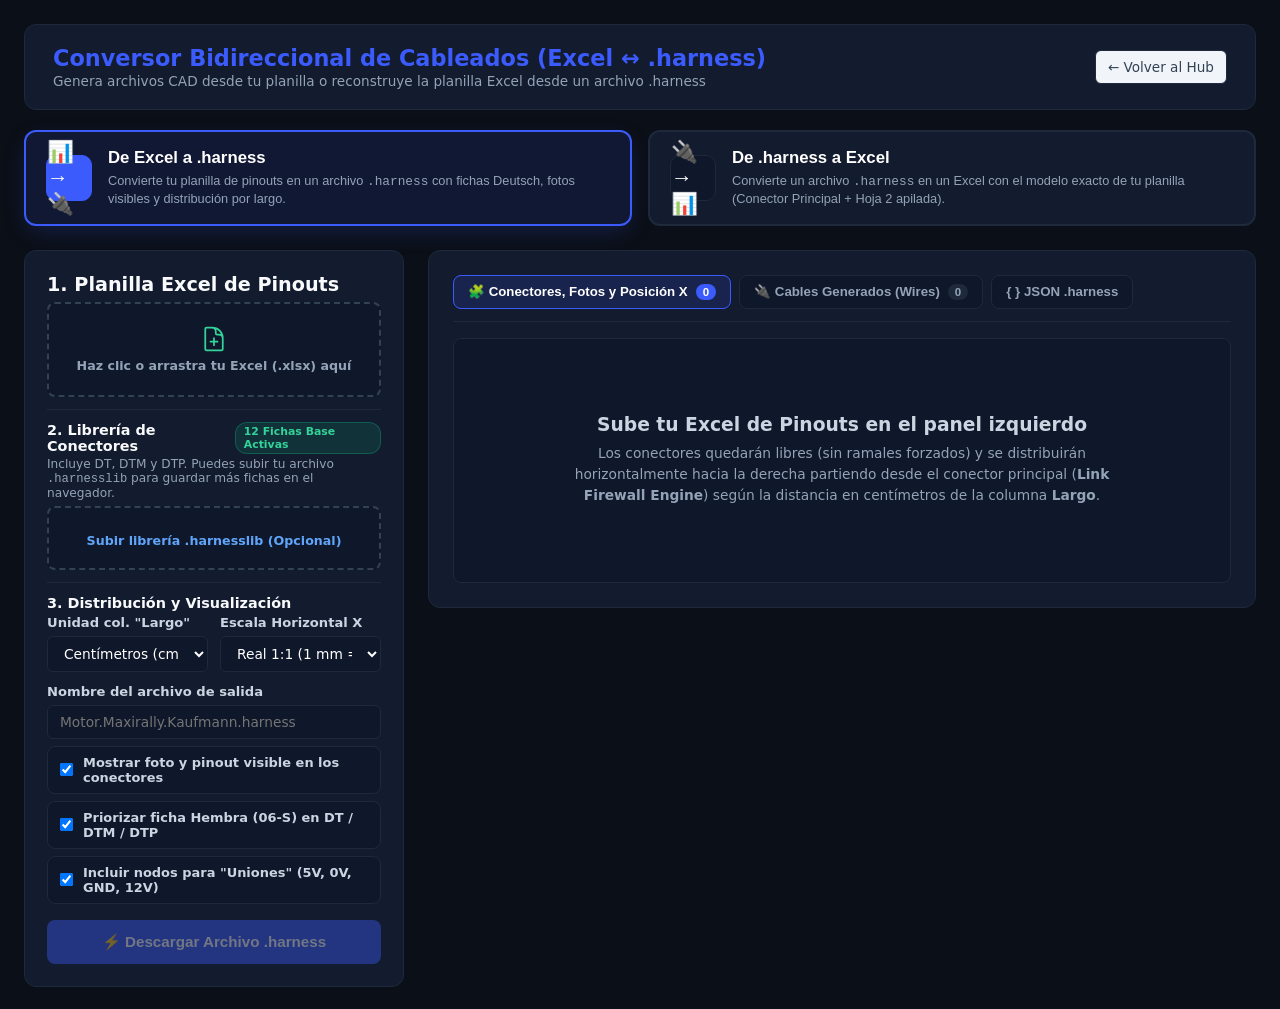
==== commit 9f281e46: "Add files via upload" ====
--- a/cableados.html
+++ b/cableados.html
@@ -3,7 +3,7 @@
 <head>
   <meta charset="UTF-8">
   <meta name="viewport" content="width=device-width, initial-scale=1.0">
-  <title>Constructor .harness (Excel a CAD) - LoomTech</title>
+  <title>Conversor Bidireccional Excel / .harness - LoomTech</title>
   
   <link rel="stylesheet" href="general.css">
   <script src="https://cdn.jsdelivr.net/npm/xlsx@0.18.5/dist/xlsx.full.min.js"></script>
@@ -20,13 +20,40 @@
     
     .main-header {
       background: var(--bg-panel); border: 1px solid var(--border);
-      padding: 20px 28px; border-radius: 12px; margin-bottom: 24px;
+      padding: 20px 28px; border-radius: 12px; margin-bottom: 20px;
       display: flex; align-items: center; justify-content: space-between;
     }
     .header-brand { display: flex; align-items: center; gap: 20px; }
     .header-logo { width: 56px; height: 56px; object-fit: contain; }
     .header-title h1 { margin: 0; font-size: 1.4rem; color: var(--primary); }
     .header-title p { margin: 2px 0 0 0; color: var(--text-muted); font-size: 0.85rem; }
+
+    /* SELECTOR PRINCIPAL DE MODO (EXCEL -> HARNESS vs HARNESS -> EXCEL) */
+    .mode-switcher {
+      display: grid; grid-template-columns: 1fr 1fr; gap: 16px;
+      margin-bottom: 24px;
+    }
+    .mode-card {
+      background: var(--bg-panel); border: 2px solid var(--border);
+      border-radius: 12px; padding: 16px 20px; cursor: pointer;
+      display: flex; align-items: center; gap: 16px; transition: 0.2s;
+      text-align: left; color: var(--text-main);
+    }
+    .mode-card:hover { border-color: #475569; background: #162038; }
+    .mode-card.active {
+      border-color: var(--primary);
+      background: rgba(59, 91, 253, 0.12);
+      box-shadow: 0 8px 25px -5px rgba(59, 91, 253, 0.25);
+    }
+    .mode-icon {
+      width: 46px; height: 46px; border-radius: 10px;
+      background: #0f172a; border: 1px solid var(--border);
+      display: flex; align-items: center; justify-content: center;
+      font-size: 1.35rem; flex-shrink: 0;
+    }
+    .mode-card.active .mode-icon { background: var(--primary); border-color: var(--primary); }
+    .mode-info h3 { font-size: 1.05rem; margin: 0 0 4px 0; color: #fff; }
+    .mode-info p { font-size: 0.8rem; color: var(--text-muted); margin: 0; line-height: 1.35; }
 
     .dashboard-layout { display: grid; grid-template-columns: 380px 1fr; gap: 24px; align-items: start; }
     
@@ -74,6 +101,16 @@
     .btn-generate:hover:not(:disabled) { background: var(--primary-dark); transform: translateY(-1px); }
     .btn-generate:disabled { opacity: 0.4; cursor: not-allowed; }
 
+    .btn-excel-out {
+      background: #10b981; color: #052e16; font-weight: 700;
+      border: none; padding: 13px 16px; border-radius: 8px;
+      cursor: pointer; width: 100%; font-size: 0.95rem;
+      display: flex; align-items: center; justify-content: center; gap: 8px;
+      margin-top: 16px; transition: 0.2s;
+    }
+    .btn-excel-out:hover:not(:disabled) { background: #34d399; transform: translateY(-1px); }
+    .btn-excel-out:disabled { opacity: 0.4; cursor: not-allowed; }
+
     .sheet-tabs {
       display: flex; gap: 8px; border-bottom: 1px solid var(--border);
       padding-bottom: 12px; margin-bottom: 16px; align-items: center; justify-content: space-between;
@@ -112,6 +149,16 @@
     }
     .audit-table tr:hover td { background: #151f38; }
 
+    .row-header-repeat td {
+      background: #1e293b !important; color: #60a5fa !important;
+      font-weight: 700; font-size: 0.75rem; text-transform: uppercase;
+      border-top: 2px solid #334155 !important;
+    }
+    .row-blank-sep td {
+      background: #090d14 !important; color: #475569 !important;
+      font-size: 0.7rem; font-style: italic; text-align: center; padding: 4px !important;
+    }
+
     .conn-thumb {
       width: 34px; height: 34px; object-fit: contain; background: #fff;
       border-radius: 6px; padding: 2px; border: 1px solid #334155; vertical-align: middle; margin-right: 6px;
@@ -131,6 +178,7 @@
 
     @media (max-width: 980px) {
       .dashboard-layout { grid-template-columns: 1fr; }
+      .mode-switcher { grid-template-columns: 1fr; }
       .control-panel { position: static; }
     }
   </style>
@@ -143,16 +191,38 @@
     <div class="header-brand">
       <img src="logo-transparente.webp" alt="LoomTech" class="header-logo" onerror="this.style.display='none'">
       <div class="header-title">
-        <h1>Constructor de Proyectos .harness (Excel &rarr; CAD)</h1>
-        <p>Asignación de fichas Deutsch (DT/DTM/DTP), fotos visibles y distribución horizontal por distancia</p>
+        <h1>Conversor Bidireccional de Cableados (Excel &harr; .harness)</h1>
+        <p>Genera archivos CAD desde tu planilla o reconstruye la planilla Excel desde un archivo .harness</p>
       </div>
     </div>
     <a href="index.html" class="btn-secondary" style="text-decoration: none;">&larr; Volver al Hub</a>
   </div>
 
-  <div class="dashboard-layout">
+  <!-- SELECTOR DE MODO PRINCIPAL -->
+  <div class="mode-switcher">
+    <button type="button" class="mode-card active" id="btnModeE2H" onclick="setAppMode('excelToHarness')">
+      <div class="mode-icon">📊 &rarr; 🔌</div>
+      <div class="mode-info">
+        <h3>De Excel a .harness</h3>
+        <p>Convierte tu planilla de pinouts en un archivo <code>.harness</code> con fichas Deutsch, fotos visibles y distribución por largo.</p>
+      </div>
+    </button>
+
+    <button type="button" class="mode-card" id="btnModeH2E" onclick="setAppMode('harnessToExcel')">
+      <div class="mode-icon">🔌 &rarr; 📊</div>
+      <div class="mode-info">
+        <h3>De .harness a Excel</h3>
+        <p>Convierte un archivo <code>.harness</code> en un Excel con el modelo exacto de tu planilla (Conector Principal + Hoja 2 apilada).</p>
+      </div>
+    </button>
+  </div>
+
+  <!-- ========================================================================
+       SECCIÓN 1: MODO "DE EXCEL A .HARNESS" (INTACTO)
+       ======================================================================== -->
+  <div id="sectionExcelToHarness" class="dashboard-layout">
     
-    <!-- PANEL IZQUIERDO -->
+    <!-- PANEL IZQUIERDO (EXCEL -> HARNESS) -->
     <div class="control-panel">
       <h2>1. Planilla Excel de Pinouts</h2>
       <div class="file-drop-area">
@@ -227,7 +297,7 @@
       </button>
     </div>
 
-    <!-- PANEL DERECHO: AUDITORÍA -->
+    <!-- PANEL DERECHO (EXCEL -> HARNESS) -->
     <div class="preview-panel">
       <div class="sheet-tabs">
         <div class="tab-group">
@@ -254,9 +324,119 @@
     </div>
 
   </div>
+
+  <!-- ========================================================================
+       SECCIÓN 2: MODO INVERSO "DE .HARNESS A EXCEL" (MISMO MODELO DE ENTRADA)
+       ======================================================================== -->
+  <div id="sectionHarnessToExcel" class="dashboard-layout" style="display: none;">
+    
+    <!-- PANEL IZQUIERDO (HARNESS -> EXCEL) -->
+    <div class="control-panel">
+      <h2>1. Cargar Archivo .harness</h2>
+      <p style="font-size: 0.8rem; color: var(--text-muted); margin-top: 4px;">
+        Sube tu archivo <strong>.harness</strong> para reconstruir el Excel con el formato exacto de tu planilla manual.
+      </p>
+
+      <div class="file-drop-area">
+        <svg fill="none" stroke="currentColor" stroke-width="1.5" viewBox="0 0 24 24" style="width:28px; height:28px; color:#60a5fa;">
+          <path stroke-linecap="round" stroke-linejoin="round" d="M19.5 14.25v-2.625a3.375 3.375 0 00-3.375-3.375h-1.5A1.125 1.125 0 0113.5 7.125v-1.5a3.375 3.375 0 00-3.375-3.375H8.25m6.75 12l-3-3m0 0l-3 3m3-3v6m-1.5-15H5.625c-.621 0-1.125.504-1.125 1.125v17.25c0 .621.504 1.125 1.125 1.125h12.75c.621 0 1.125-.504 1.125-1.125V11.25a9 9 0 00-9-9z"></path>
+        </svg>
+        <span class="file-msg" id="h2eFileMsg">Haz clic o arrastra tu archivo .harness aquí</span>
+        <input class="file-input" type="file" id="h2eFileInput" accept=".harness, .json" onchange="handleH2EFileUpload(event)">
+      </div>
+
+      <div class="stats-bar" id="h2eStatsBar" style="display: none;">
+        <div class="stat-box"><strong id="h2eStatConns">0</strong><span>Conectores</span></div>
+        <div class="stat-box"><strong id="h2eStatWires">0</strong><span>Cables</span></div>
+        <div class="stat-box"><strong id="h2eStatBundles">0</strong><span>Tramos</span></div>
+      </div>
+
+      <h3 style="font-size: 0.9rem; margin-top: 14px; border-top: 1px solid var(--border); padding-top: 12px;">
+        2. Opciones de la Planilla Excel
+      </h3>
+
+      <label>Conector Principal (Hoja 1)</label>
+      <select id="h2eMainConnSelect" class="select-dark" onchange="rebuildExcelFromHarness()">
+        <option value="auto">Automático (El de mayor cantidad de pines)</option>
+      </select>
+
+      <div class="grid-2">
+        <div>
+          <label>Unidad col. "Largo"</label>
+          <select id="h2eLengthUnitSelect" class="select-dark" onchange="rebuildExcelFromHarness()">
+            <option value="cm" selected>Centímetros (cm)</option>
+            <option value="mm">Milímetros (mm)</option>
+          </select>
+        </div>
+        <div>
+          <label>Idioma de Colores</label>
+          <select id="h2eColorLangSelect" class="select-dark" onchange="rebuildExcelFromHarness()">
+            <option value="es" selected>Español (Blanco, Rojo...)</option>
+            <option value="en">Inglés (White, Red...)</option>
+          </select>
+        </div>
+      </div>
+
+      <label>Nombre del archivo Excel a descargar</label>
+      <input type="text" id="h2eOutFileName" class="input-dark" placeholder="Motor MaxiRally Kaufmann.xlsx">
+
+      <label class="filter-option" title="Dejar la Columna A vacía como margen izquierdo, igual que en tu planilla original">
+        <input type="checkbox" id="chkH2EEmptyColA" checked onchange="rebuildExcelFromHarness()">
+        <span>Respetar Columna A vacía de margen (Modelo Original)</span>
+      </label>
+
+      <label class="filter-option" title="Oculta en la Hoja 2 los conectores que todavía no tengan ningún cable conectado">
+        <input type="checkbox" id="chkH2EHideEmptyConns" onchange="rebuildExcelFromHarness()">
+        <span>Omitir conectores sin cables conectados</span>
+      </label>
+
+      <button type="button" class="btn-excel-out" id="btnDownloadH2E" onclick="downloadExcelFromHarness()" disabled>
+        📥 Descargar Excel (.xlsx) con Formato de Entrada
+      </button>
+    </div>
+
+    <!-- PANEL DERECHO (HARNESS -> EXCEL) -->
+    <div class="preview-panel">
+      <div class="sheet-tabs">
+        <div class="tab-group">
+          <button type="button" class="tab-btn active" id="tabH2ESheet1" onclick="switchH2ETab('sheet1')">
+            📋 Hoja 1: <span id="lblH2ESheet1Name">Conector Principal</span> <span class="tab-badge" id="badgeH2ESheet1">0 filas</span>
+          </button>
+          <button type="button" class="tab-btn" id="tabH2ESheet2" onclick="switchH2ETab('sheet2')">
+            📑 Hoja 2: Periféricos Apilados <span class="tab-badge" id="badgeH2ESheet2">0 bloques</span>
+          </button>
+        </div>
+        <span style="font-size: 0.76rem; color: var(--text-muted);">
+          Columnas: Nombre | Conector | Pin | Descripcion | Conductor | Color | Largo | Termina en | Pin | Asignacion
+        </span>
+      </div>
+
+      <div id="h2ePreviewContainer" class="table-scroll">
+        <div class="empty-state">
+          <h3 style="color: #cbd5e1; margin-bottom: 8px;">Sube tu archivo .harness en el panel izquierdo</h3>
+          <p style="font-size: 0.86rem; max-width: 560px; margin: 0 auto; line-height: 1.55;">
+            El conversor generará un archivo <strong>.xlsx</strong> idéntico a tu modelo de entrada: la <strong>Hoja 1</strong> con la ficha principal (ej. <em>Link Firewall Engine</em>) y la <strong>Hoja 2</strong> con todos los sensores/actuadores uno debajo del otro separados por una fila en blanco y con su encabezado repetido.
+          </p>
+        </div>
+      </div>
+    </div>
+
+  </div>
+
 </div>
 
 <script>
+  // =========================================================================
+  // CAMBIO DE MODO EN LA INTERFAZ
+  // =========================================================================
+  function setAppMode(mode) {
+    const isE2H = (mode === 'excelToHarness');
+    document.getElementById('sectionExcelToHarness').style.display = isE2H ? 'grid' : 'none';
+    document.getElementById('sectionHarnessToExcel').style.display = isE2H ? 'none' : 'grid';
+    document.getElementById('btnModeE2H').classList.toggle('active', isE2H);
+    document.getElementById('btnModeH2E').classList.toggle('active', !isE2H);
+  }
+
   // =========================================================================
   // 1. CATÁLOGO INTEGRADO DE FICHAS DEUTSCH (DT, DTM, DTP - HEMBRA Y MACHO)
   // =========================================================================
@@ -857,7 +1037,7 @@
   }
 
   // =========================================================================
-  // MOTOR PRINCIPAL: CONECTORES LIBRES DISTRIBUIDOS HORIZONTALMENTE POR LARGO
+  // MOTOR 1: DE EXCEL A .HARNESS (INTACTO)
   // =========================================================================
   function rebuildHarness() {
     if (!rawExcelWorkbook) return;
@@ -865,7 +1045,7 @@
     usedIds.clear();
     const includeUnions = document.getElementById('chkIncludeUnions').checked;
     const showPartImages = document.getElementById('chkShowPartImages').checked;
-    const unitMode = document.getElementById('lengthUnitSelect').value; // 'cm' o 'mm'
+    const unitMode = document.getElementById('lengthUnitSelect').value;
     const scaleX = parseFloat(document.getElementById('scaleXSelect').value) || 1;
 
     const connectorsMap = new Map();
@@ -903,7 +1083,6 @@
       return cleanPin;
     }
 
-    // 1. Recorrer todas las hojas del Excel
     rawExcelWorkbook.SheetNames.forEach(sheetName => {
       const sheet = rawExcelWorkbook.Sheets[sheetName];
       const rows = XLSX.utils.sheet_to_json(sheet, { header: 1, defval: '' });
@@ -972,7 +1151,6 @@
 
           const targetConn = getOrCreateConnector(cellDestRaw, '');
           if (targetConn) {
-            // Si el largo estaba escrito en la fila de Link Firewall hacia el sensor, se lo asignamos al sensor
             if (parsedMm) targetConn.lengthsMm.push(parsedMm);
             if (cellPinDest && cellPinDest !== '-') {
               registerPin(targetConn, cellPinDest);
@@ -992,7 +1170,6 @@
       }
     });
 
-    // 2. Conciliar cables de ida y vuelta
     const finalWires = [];
     const consumedIndices = new Set();
 
@@ -1071,11 +1248,9 @@
       registerPin(targetObj, w.toPin);
     });
 
-    // 3. Asignar fichas Deutsch y calcular la distancia desde el conector principal
     const usedPartsMap = new Map();
     const allConnectorsArray = Array.from(connectorsMap.values());
 
-    // El conector con más pines es la ficha principal (ej: Link Firewall Engine)
     let mainHubConn = allConnectorsArray[0];
     allConnectorsArray.forEach(c => {
       if (c.pinsOrder.length > (mainHubConn?.pinsOrder.length || 0)) {
@@ -1111,12 +1286,10 @@
 
       connData.harnessId = genId();
 
-      // Distancia desde la ficha principal (si hay largos cargados para este conector)
       if (connData === mainHubConn) {
         connData.distanceFromMainMm = 0;
         connData.hasExplicitLength = true;
       } else if (connData.lengthsMm.length > 0) {
-        // Promedio redondeado de los largos declarados en los pines de este conector
         const sum = connData.lengthsMm.reduce((a, b) => a + b, 0);
         connData.distanceFromMainMm = Math.round(sum / connData.lengthsMm.length);
         connData.hasExplicitLength = true;
@@ -1126,10 +1299,6 @@
       }
     });
 
-    // 4. DISTRIBUCIÓN HORIZONTAL SEGÚN EL LARGO (Sin ramales/bundles forzados)
-    // - Ficha principal fija a la izquierda en X = 150, Y = 240
-    // - Conectores con Largo cargado: X = 150 + (distanciaMm * scaleX)
-    // - Conectores sin Largo cargado aún: se distribuyen en columnas ordenadas a partir de X = 450
     const finalHarnessConnectors = [];
     const MAIN_X = 150;
     const MAIN_Y = 240;
@@ -1157,7 +1326,6 @@
 
     const peripheralConnectors = allConnectorsArray.filter(c => c !== mainHubConn);
 
-    // Ordenar periféricos de menor a mayor distancia (los que no tienen largo van después ordenados por nombre)
     peripheralConnectors.sort((a, b) => {
       if (a.hasExplicitLength && b.hasExplicitLength) return a.distanceFromMainMm - b.distanceFromMainMm;
       if (a.hasExplicitLength) return -1;
@@ -1165,18 +1333,15 @@
       return 0;
     });
 
-    // Agrupar por franjas verticales (buckets de X) para que si dos conectores tienen el mismo largo no se pisen en Y
-    const xBuckets = new Map(); // xCoordRedondeada -> cantidad de conectores en esa columna
+    const xBuckets = new Map();
     let fallbackIndex = 0;
 
     peripheralConnectors.forEach(connData => {
       let targetX;
       if (connData.hasExplicitLength) {
-        // Redondear a múltiplos de 30px (grilla nativa de Harness Design)
         const rawX = MAIN_X + Math.max(240, Math.round(connData.distanceFromMainMm * scaleX));
         targetX = Math.round(rawX / 60) * 60;
       } else {
-        // Si aún no tiene largo en el Excel, organizarlos en columnas limpias hacia la derecha según su orden
         const col = Math.floor(fallbackIndex / 5);
         targetX = 480 + col * 240;
         fallbackIndex++;
@@ -1185,7 +1350,6 @@
       const countInCol = xBuckets.get(targetX) || 0;
       xBuckets.set(targetX, countInCol + 1);
 
-      // Escalonar verticalmente alrededor de Y = 240 (ej: 60, 210, 360, 510, -90...)
       const yOffsets = [-180, -30, 120, 270, 420, -330, 570];
       const targetY = MAIN_Y + (yOffsets[countInCol % yOffsets.length] + Math.floor(countInCol / yOffsets.length) * 60);
 
@@ -1223,7 +1387,6 @@
       finalHarnessConnectors.push(connJson);
     });
 
-    // 5. Construir la lista de Cables (wires)
     const harnessWires = [];
     auditWiresList = [];
 
@@ -1261,7 +1424,6 @@
       });
     });
 
-    // 6. Armar el JSON .harness final (conectores sueltos sin bundles forzados)
     generatedHarnessObj = {
       "$schema": "https://docs.harness.design/files/harness/schema/v1.2.json",
       "$docs": "https://docs.harness.design/files/harness/editing-guide.md",
@@ -1404,6 +1566,438 @@
     a.download = fileName;
     a.click();
   }
+
+  // =========================================================================
+  // MOTOR 2: DE .HARNESS A EXCEL (MISMO MODELO EXACTO QUE EL DE ENTRADA)
+  // =========================================================================
+  let loadedHarnessForExcel = null;
+  let h2eSheet1AOA = [];
+  let h2eSheet2AOA = [];
+  let h2eMainSheetName = 'Link Firewall';
+  let currentH2ETab = 'sheet1';
+
+  const COLOR_EN_TO_ES = {
+    'white': 'Blanco',
+    'black': 'Negro',
+    'red': 'Rojo',
+    'green': 'Verde',
+    'blue': 'Azul',
+    'yellow': 'Amarillo',
+    'orange': 'Naranja',
+    'brown': 'Marron',
+    'gray': 'Gris', 'grey': 'Gris',
+    'purple': 'Violeta', 'violet': 'Violeta',
+    'pink': 'Rosa'
+  };
+
+  function translateColorToExcel(color, stripeColor, lang) {
+    if (!color) return lang === 'es' ? 'Blanco' : 'White';
+    if (lang !== 'es') {
+      return stripeColor ? `${color}/${stripeColor}` : color;
+    }
+    const c1 = COLOR_EN_TO_ES[String(color).toLowerCase()] || color;
+    if (stripeColor) {
+      const c2 = COLOR_EN_TO_ES[String(stripeColor).toLowerCase()] || stripeColor;
+      return `${c1}/${c2}`;
+    }
+    return c1;
+  }
+
+  // Convierte el partId del .harness a texto amigable estilo "DTM 3 Vias" o "DT 2 Vias"
+  function formatPartNameForExcel(partObj, fallbackCavitiesCount) {
+    if (!partObj) return '';
+    const pn = (partObj.partNumber || '').toUpperCase();
+    const match = pn.match(/^(DTM|DTP|DT)0([46])-(\d{1,2})[SP]/);
+    if (match) {
+      const series = match[1];
+      const isMale = match[2] === '4';
+      const ways = match[3];
+      return `${series} ${ways} Vias${isMale ? ' Macho' : ''}`;
+    }
+    if (partObj.pinout && partObj.pinout.name) {
+      return partObj.pinout.name.replace('-way', ' Vias');
+    }
+    return partObj.partNumber || `${fallbackCavitiesCount} Vias`;
+  }
+
+  // Calcula la distancia en mm entre dos conectores recorriendo los bundles y branchPoints del .harness (BFS)
+  function computeBundlePathLengthMm(harnessData, connIdA, connIdB) {
+    if (!harnessData.bundles || harnessData.bundles.length === 0 || !connIdA || !connIdB) return null;
+    if (connIdA === connIdB) return 0;
+
+    const adj = new Map();
+    function addEdge(u, v, len) {
+      if (!adj.has(u)) adj.set(u, []);
+      if (!adj.has(v)) adj.set(v, []);
+      adj.get(u).push({ to: v, len: len });
+      adj.get(v).push({ to: u, len: len });
+    }
+
+    harnessData.bundles.forEach(b => {
+      const val = (b.length && typeof b.length.value === 'number') ? b.length.value : 0;
+      if (b.sourceId && b.targetId) {
+        addEdge(b.sourceId, b.targetId, val);
+      }
+    });
+
+    const visited = new Set([connIdA]);
+    const queue = [{ node: connIdA, dist: 0 }];
+
+    while (queue.length > 0) {
+      const curr = queue.shift();
+      if (curr.node === connIdB) return curr.dist;
+
+      const neighbors = adj.get(curr.node) || [];
+      for (const nb of neighbors) {
+        if (!visited.has(nb.to)) {
+          visited.add(nb.to);
+          queue.push({ node: nb.to, dist: curr.dist + nb.len });
+        }
+      }
+    }
+    return null;
+  }
+
+  function handleH2EFileUpload(event) {
+    const file = event.target.files[0];
+    if (!file) return;
+
+    const msg = document.getElementById('h2eFileMsg');
+    msg.innerText = `Archivo cargado: ${file.name}`;
+    msg.style.color = '#34d399';
+
+    const cleanName = file.name.replace(/\.(harness|json)$/i, '').replace(/\./g, ' ');
+    document.getElementById('h2eOutFileName').value = `${cleanName}.xlsx`;
+
+    const reader = new FileReader();
+    reader.onload = function(e) {
+      try {
+        loadedHarnessForExcel = JSON.parse(e.target.result);
+        populateMainConnSelect();
+        rebuildExcelFromHarness();
+      } catch (err) {
+        alert("El archivo seleccionado no tiene un formato .harness (JSON) válido.");
+      }
+    };
+    reader.readAsText(file);
+  }
+
+  function populateMainConnSelect() {
+    const select = document.getElementById('h2eMainConnSelect');
+    select.innerHTML = `<option value="auto">Automático (El de mayor cantidad de pines)</option>`;
+    if (!loadedHarnessForExcel || !loadedHarnessForExcel.connectors) return;
+
+    loadedHarnessForExcel.connectors.forEach(c => {
+      const count = c.cavities ? c.cavities.length : 0;
+      const opt = document.createElement('option');
+      opt.value = c.id;
+      opt.innerText = `${c.label || c.id} (${count} pines)`;
+      select.appendChild(opt);
+    });
+  }
+
+  function rebuildExcelFromHarness() {
+    if (!loadedHarnessForExcel) return;
+
+    const connectors = loadedHarnessForExcel.connectors || [];
+    const wires = loadedHarnessForExcel.wires || [];
+    const bundles = loadedHarnessForExcel.bundles || [];
+    const partsList = loadedHarnessForExcel.connectorParts || [];
+
+    const unitOut = document.getElementById('h2eLengthUnitSelect').value; // 'cm' o 'mm'
+    const colorLang = document.getElementById('h2eColorLangSelect').value; // 'es' o 'en'
+    const emptyColA = document.getElementById('chkH2EEmptyColA').checked;
+    const hideEmptyConns = document.getElementById('chkH2EHideEmptyConns').checked;
+    const selectedMainId = document.getElementById('h2eMainConnSelect').value;
+
+    // Mapa de partes por ID
+    const partsById = new Map();
+    activePartsCatalog.forEach(p => partsById.set(p.id, p));
+    partsList.forEach(p => partsById.set(p.id, p));
+
+    // Mapa de conectores y cavidades
+    const connById = new Map();
+    connectors.forEach(c => {
+      const cavMap = new Map(); // cavId -> numero de pin (1..N)
+      if (Array.isArray(c.cavities)) {
+        c.cavities.forEach((cav, idx) => {
+          cavMap.set(cav.id, String(idx + 1));
+        });
+      }
+      connById.set(c.id, {
+        raw: c,
+        id: c.id,
+        label: c.label || c.id,
+        cavities: c.cavities || [],
+        cavToPinNumber: cavMap,
+        partObj: c.partId ? partsById.get(c.partId) : null
+      });
+    });
+
+    // Determinar Conector Principal para la Hoja 1
+    let mainConn = null;
+    if (selectedMainId !== 'auto' && connById.has(selectedMainId)) {
+      mainConn = connById.get(selectedMainId);
+    } else {
+      connById.forEach(c => {
+        if (!mainConn || c.cavities.length > mainConn.cavities.length) {
+          mainConn = c;
+        }
+      });
+    }
+
+    // Indexar conexiones por (connId + cavId)
+    const connectionsByCav = new Map(); // `${connId}:${cavId}` -> array de conexiones hacia otros extremos
+    wires.forEach(w => {
+      if (!w.source || !w.target) return;
+      const srcConn = connById.get(w.source.id);
+      const tgtConn = connById.get(w.target.id);
+      if (!srcConn || !tgtConn) return;
+
+      const srcPin = srcConn.cavToPinNumber.get(w.source.handle) || '1';
+      const tgtPin = tgtConn.cavToPinNumber.get(w.target.handle) || '1';
+      const colorFormatted = translateColorToExcel(w.color, w.stripeColor, colorLang);
+      const gaugeFormatted = w.gauge ? String(w.gauge) : '';
+
+      const pathMm = computeBundlePathLengthMm(loadedHarnessForExcel, srcConn.id, tgtConn.id);
+      let lengthFormatted = '';
+      if (pathMm !== null && pathMm > 0) {
+        lengthFormatted = unitOut === 'cm' ? Number((pathMm / 10).toFixed(1)) : pathMm;
+      }
+
+      const keySrc = `${srcConn.id}:${w.source.handle}`;
+      const keyTgt = `${tgtConn.id}:${w.target.handle}`;
+
+      if (!connectionsByCav.has(keySrc)) connectionsByCav.set(keySrc, []);
+      if (!connectionsByCav.has(keyTgt)) connectionsByCav.set(keyTgt, []);
+
+      connectionsByCav.get(keySrc).push({
+        destConnName: tgtConn.label,
+        destPin: tgtPin,
+        color: colorFormatted,
+        gauge: gaugeFormatted,
+        length: lengthFormatted,
+        desc: w.label || w.ident || ''
+      });
+
+      connectionsByCav.get(keyTgt).push({
+        destConnName: srcConn.label,
+        destPin: srcPin,
+        color: colorFormatted,
+        gauge: gaugeFormatted,
+        length: lengthFormatted,
+        desc: w.label || w.ident || ''
+      });
+    });
+
+    const prefix = emptyColA ? [''] : [];
+    const headerRow = [...prefix, 'Nombre', 'Conector', 'Pin', 'Descripcion', 'Conductor', 'Color', 'Largo', 'Termina en', 'Pin', 'Asignacion'];
+
+    // Construir bloque de filas para un conector siguiendo exactamente tu modelo de Excel
+    function buildConnectorBlockRows(connInfo) {
+      const blockRows = [];
+      const connectorTypeStr = formatPartNameForExcel(connInfo.partObj, connInfo.cavities.length);
+      let isFirstRowOfConnector = true;
+
+      if (connInfo.cavities.length === 0) {
+        blockRows.push([
+          ...prefix,
+          connInfo.label,
+          connectorTypeStr,
+          '1', '', '', '', '', '', '', ''
+        ]);
+        return { rows: blockRows, connectedCount: 0 };
+      }
+
+      let connectedCount = 0;
+
+      connInfo.cavities.forEach((cav, idx) => {
+        const pinNum = String(idx + 1);
+        const key = `${connInfo.id}:${cav.id}`;
+        const matches = connectionsByCav.get(key) || [];
+
+        if (matches.length === 0) {
+          blockRows.push([
+            ...prefix,
+            isFirstRowOfConnector ? connInfo.label : '',
+            isFirstRowOfConnector ? connectorTypeStr : '',
+            pinNum,
+            '', '', '', '', '', '', ''
+          ]);
+          isFirstRowOfConnector = false;
+        } else {
+          connectedCount += matches.length;
+          matches.forEach((m, mIdx) => {
+            // Si hay más de un cable en el mismo pin (ej. empalme en el pin), anotar el segundo en Asignación
+            const extraNote = (matches.length > 1 && mIdx === 0)
+              ? `Union ${matches.slice(1).map(x => x.destConnName).join(' / ')}`
+              : '';
+
+            blockRows.push([
+              ...prefix,
+              isFirstRowOfConnector ? connInfo.label : '',
+              isFirstRowOfConnector ? connectorTypeStr : '',
+              pinNum,
+              m.desc || '',
+              m.gauge || '',
+              m.color || '',
+              m.length !== '' ? m.length : '',
+              m.destConnName || '',
+              m.destPin || '',
+              extraNote
+            ]);
+            isFirstRowOfConnector = false;
+          });
+        }
+      });
+
+      return { rows: blockRows, connectedCount: connectedCount };
+    }
+
+    // --- 1. ARMAR HOJA 1 (CONECTOR PRINCIPAL) ---
+    h2eSheet1AOA = [];
+    if (mainConn) {
+      h2eMainSheetName = mainConn.label.slice(0, 28);
+      h2eSheet1AOA.push(headerRow);
+      const mainBlock = buildConnectorBlockRows(mainConn);
+      h2eSheet1AOA.push(...mainBlock.rows);
+    }
+
+    // --- 2. ARMAR HOJA 2 (TODOS LOS DEMÁS CONECTORES APILADOS CON FILA EN BLANCO Y ENCABEZADO REPETIDO) ---
+    h2eSheet2AOA = [];
+    const peripheralList = Array.from(connById.values()).filter(c => !mainConn || c.id !== mainConn.id);
+    let activeBlocksCount = 0;
+
+    peripheralList.forEach((connInfo) => {
+      const block = buildConnectorBlockRows(connInfo);
+      if (hideEmptyConns && block.connectedCount === 0) return;
+
+      if (activeBlocksCount > 0) {
+        // Fila completamente en blanco de separación entre un conector y el siguiente
+        h2eSheet2AOA.push(headerRow.map(() => ''));
+      }
+
+      // Repetir el encabezado Nombre | Conector | Pin... arriba de cada conector (igual que en tu Hoja 2)
+      h2eSheet2AOA.push(headerRow);
+      h2eSheet2AOA.push(...block.rows);
+      activeBlocksCount++;
+    });
+
+    // Actualizar indicadores
+    document.getElementById('h2eStatsBar').style.display = 'grid';
+    document.getElementById('h2eStatConns').innerText = connectors.length;
+    document.getElementById('h2eStatWires').innerText = wires.length;
+    document.getElementById('h2eStatBundles').innerText = bundles.length;
+
+    document.getElementById('lblH2ESheet1Name').innerText = h2eMainSheetName;
+    document.getElementById('badgeH2ESheet1').innerText = `${Math.max(0, h2eSheet1AOA.length - 1)} pines`;
+    document.getElementById('badgeH2ESheet2').innerText = `${activeBlocksCount} conectores`;
+    document.getElementById('btnDownloadH2E').disabled = false;
+
+    renderH2EPreview();
+  }
+
+  function switchH2ETab(tab) {
+    currentH2ETab = tab;
+    document.getElementById('tabH2ESheet1').classList.toggle('active', tab === 'sheet1');
+    document.getElementById('tabH2ESheet2').classList.toggle('active', tab === 'sheet2');
+    renderH2EPreview();
+  }
+
+  function renderH2EPreview() {
+    if (!loadedHarnessForExcel) return;
+    const container = document.getElementById('h2ePreviewContainer');
+    const aoa = currentH2ETab === 'sheet1' ? h2eSheet1AOA : h2eSheet2AOA;
+    const emptyColA = document.getElementById('chkH2EEmptyColA').checked;
+    const startColIdx = emptyColA ? 1 : 0;
+
+    if (!aoa || aoa.length === 0) {
+      container.innerHTML = `<div class="empty-state">No hay filas para mostrar en esta hoja.</div>`;
+      return;
+    }
+
+    const colTitles = ['Nombre', 'Conector', 'Pin', 'Descripcion', 'Conductor', 'Color', 'Largo', 'Termina en', 'Pin', 'Asignacion'];
+    let html = `<table class="audit-table"><thead><tr><th style="width:42px; text-align:center;">Fila</th>`;
+    colTitles.forEach(t => { html += `<th>${t}</th>`; });
+    html += `</tr></thead><tbody>`;
+
+    aoa.forEach((row, rIdx) => {
+      const visibleCells = row.slice(startColIdx);
+      const isBlank = visibleCells.every(c => String(c).trim() === '');
+      const isHeader = String(visibleCells[0]).trim().toLowerCase() === 'nombre';
+
+      if (isBlank) {
+        html += `<tr class="row-blank-sep"><td style="text-align:center;">${rIdx + 1}</td><td colspan="10">— Fila en blanco de separación —</td></tr>`;
+      } else if (isHeader) {
+        html += `<tr class="row-header-repeat"><td style="text-align:center;">${rIdx + 1}</td>`;
+        visibleCells.forEach(c => { html += `<td>${c}</td>`; });
+        html += `</tr>`;
+      } else {
+        html += `<tr><td style="text-align:center; color:#64748b; font-family:monospace;">${rIdx + 1}</td>`;
+        for (let i = 0; i < 10; i++) {
+          const val = visibleCells[i] !== undefined ? visibleCells[i] : '';
+          if (i === 0 && val) {
+            html += `<td><strong style="color:#fff;">${val}</strong></td>`;
+          } else if (i === 1 && val) {
+            html += `<td><span class="badge-part">${val}</span></td>`;
+          } else if ((i === 2 || i === 8) && val) {
+            html += `<td style="font-weight:700; color:#34d399; font-family:monospace;">${val}</td>`;
+          } else if (i === 7 && val) {
+            html += `<td style="font-weight:600; color:#38bdf8;">${val}</td>`;
+          } else {
+            html += `<td>${val}</td>`;
+          }
+        }
+        html += `</tr>`;
+      }
+    });
+
+    html += `</tbody></table>`;
+    container.innerHTML = html;
+  }
+
+  function autoFitExcelCols(aoa) {
+    if (!aoa || aoa.length === 0) return [];
+    const colCount = Math.max(...aoa.map(r => r.length));
+    const widths = [];
+    for (let c = 0; c < colCount; c++) {
+      if (c === 0 && document.getElementById('chkH2EEmptyColA').checked) {
+        widths.push({ wch: 4 });
+        continue;
+      }
+      let maxLen = 10;
+      for (let r = 0; r < aoa.length; r++) {
+        const val = aoa[r][c];
+        if (val !== null && val !== undefined) {
+          const l = String(val).length;
+          if (l > maxLen) maxLen = l;
+        }
+      }
+      widths.push({ wch: Math.min(maxLen + 4, 38) });
+    }
+    return widths;
+  }
+
+  function downloadExcelFromHarness() {
+    if (!loadedHarnessForExcel) return;
+
+    const wb = XLSX.utils.book_new();
+
+    // Hoja 1: Conector Principal (ej. "Link Firewall")
+    const ws1 = XLSX.utils.aoa_to_sheet(h2eSheet1AOA);
+    ws1['!cols'] = autoFitExcelCols(h2eSheet1AOA);
+    XLSX.utils.book_append_sheet(wb, ws1, h2eMainSheetName || 'Link Firewall');
+
+    // Hoja 2: Periféricos apilados ("Hoja 2")
+    const ws2 = XLSX.utils.aoa_to_sheet(h2eSheet2AOA);
+    ws2['!cols'] = autoFitExcelCols(h2eSheet2AOA);
+    XLSX.utils.book_append_sheet(wb, ws2, 'Hoja 2');
+
+    let outName = document.getElementById('h2eOutFileName').value.trim() || 'Plano_Reconstruido.xlsx';
+    if (!/\.xlsx$/i.test(outName)) outName += '.xlsx';
+
+    XLSX.writeFile(wb, outName);
+  }
 </script>
 
 </body>
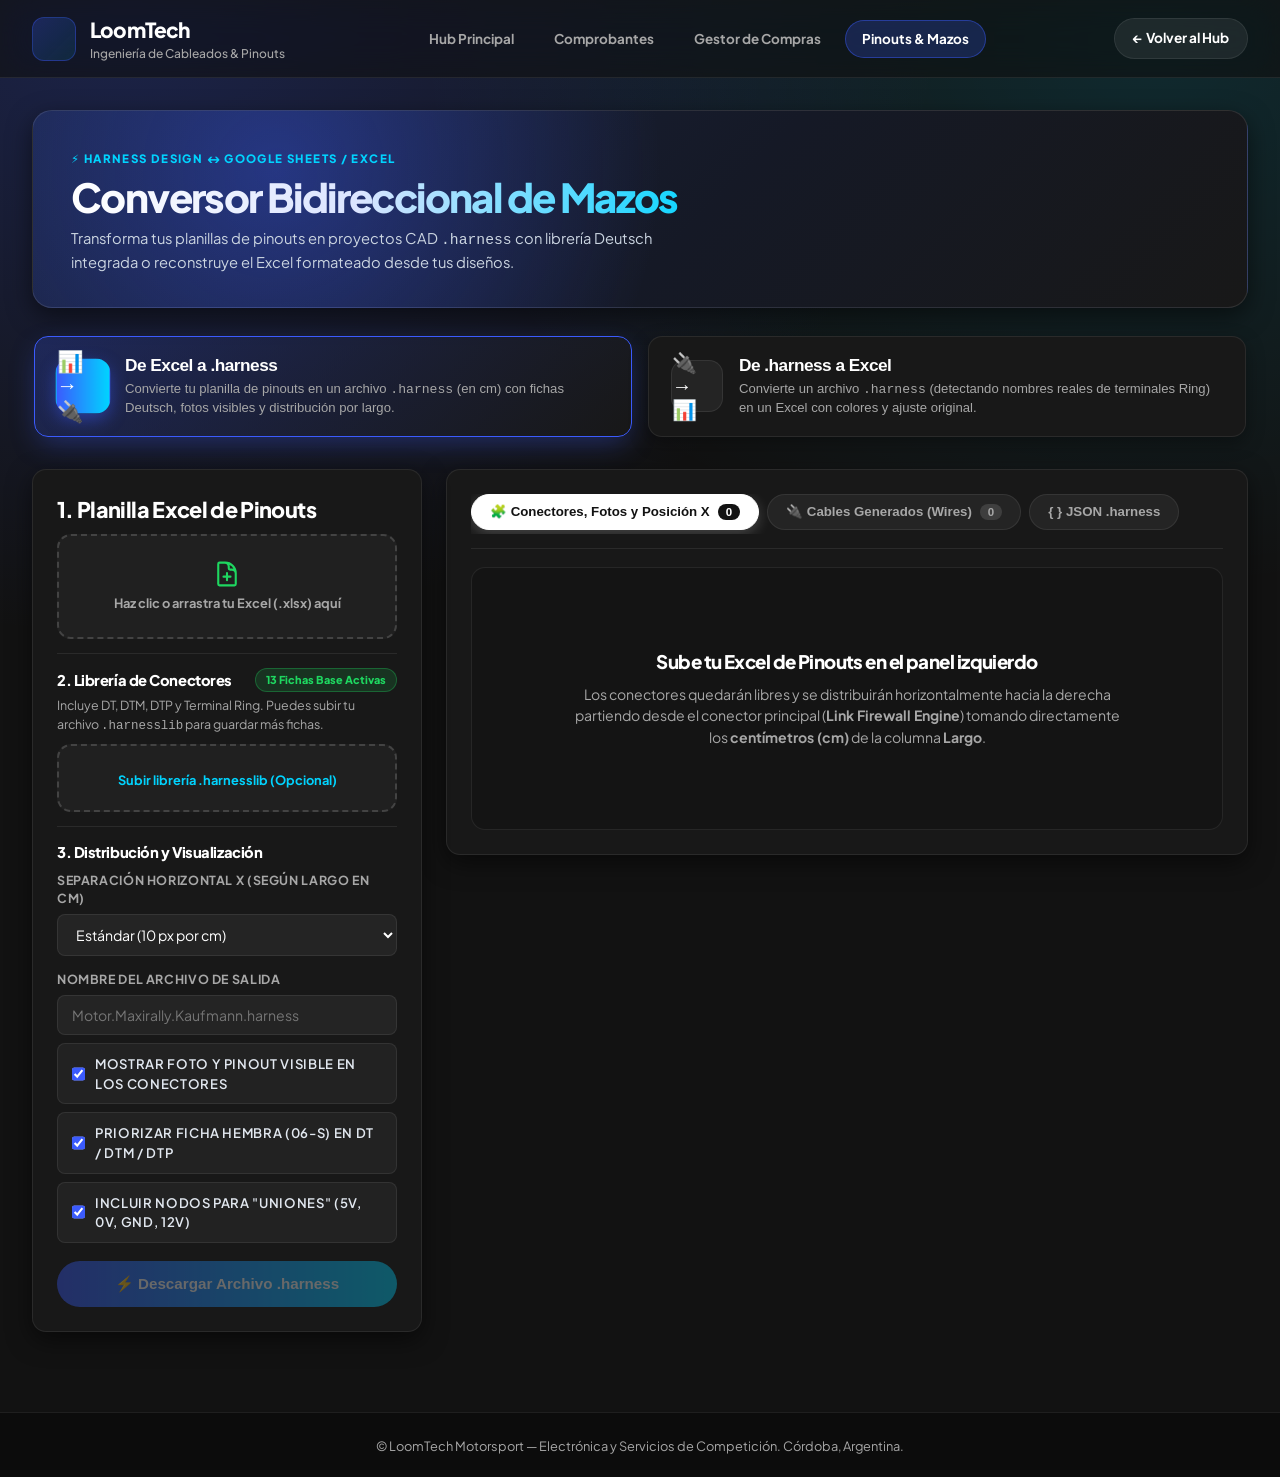
==== commit 014957c6: "Add files via upload" ====
--- a/cableados.html
+++ b/cableados.html
@@ -5,427 +5,1022 @@
   <meta name="viewport" content="width=device-width, initial-scale=1.0">
   <title>Conversor Bidireccional Excel / .harness - LoomTech</title>
   
+  <!-- Vinculamos el CSS General Unificado -->
   <link rel="stylesheet" href="general.css">
-  <script src="https://cdn.jsdelivr.net/npm/xlsx@0.18.5/dist/xlsx.full.min.js"></script>
+  <!-- Librería xlsx-js-style: soporta lectura/escritura de Excel CON colores de fondo, bordes, wrapText y celdas combinadas -->
+  <script src="https://cdn.jsdelivr.net/npm/xlsx-js-style@1.2.0/dist/xlsx.bundle.js"></script>
 
   <style>
-    :root {
-      --bg-body: #0b0f17; --bg-panel: #131b2e; --border: #1e293b;
-      --text-main: #f8fafc; --text-muted: #94a3b8;
-    }
-
-    body { background: var(--bg-body); color: var(--text-main); display: flex; flex-direction: column; }
-    h2, h3 { color: #f8fafc; margin: 0; }
-    label { color: #cbd5e1; font-size: 0.82rem; font-weight: 600; display: block; margin-top: 12px; margin-bottom: 6px; }
-    
-    .main-header {
-      background: var(--bg-panel); border: 1px solid var(--border);
-      padding: 20px 28px; border-radius: 12px; margin-bottom: 20px;
-      display: flex; align-items: center; justify-content: space-between;
-    }
-    .header-brand { display: flex; align-items: center; gap: 20px; }
-    .header-logo { width: 56px; height: 56px; object-fit: contain; }
-    .header-title h1 { margin: 0; font-size: 1.4rem; color: var(--primary); }
-    .header-title p { margin: 2px 0 0 0; color: var(--text-muted); font-size: 0.85rem; }
-
-    /* SELECTOR PRINCIPAL DE MODO (EXCEL -> HARNESS vs HARNESS -> EXCEL) */
+    /* ==========================================================================
+       ESTILOS ESPECÍFICOS DE CABLEADOS.HTML (DARK STREAMING & GLASMORFISMO)
+       ========================================================================== */
+    body {
+      padding: 0;
+      background-color: var(--bg-body);
+      background-image: 
+        radial-gradient(at 10% 0%, rgba(59, 91, 253, 0.24) 0px, transparent 50%),
+        radial-gradient(at 90% 5%, rgba(0, 212, 255, 0.12) 0px, transparent 45%);
+      background-attachment: fixed;
+      display: flex;
+      flex-direction: column;
+    }
+
+    /* --- 1. NAVBAR FIJA CON GLASMORFISMO --- */
+    .navbar-glass {
+      position: sticky;
+      top: 0;
+      z-index: 100;
+      width: 100%;
+      background: rgba(18, 18, 18, 0.72);
+      backdrop-filter: blur(18px) saturate(180%);
+      -webkit-backdrop-filter: blur(18px) saturate(180%);
+      border-bottom: 1px solid var(--border);
+      transition: background 0.3s ease, box-shadow 0.3s ease;
+    }
+
+    .navbar-glass.scrolled {
+      background: rgba(12, 12, 14, 0.9);
+      box-shadow: 0 10px 30px rgba(0, 0, 0, 0.65);
+    }
+
+    .nav-inner {
+      max-width: 1400px;
+      margin: 0 auto;
+      padding: 14px 20px;
+      display: flex;
+      align-items: center;
+      justify-content: space-between;
+      gap: 16px;
+    }
+
+    .brand {
+      display: flex;
+      align-items: center;
+      gap: 14px;
+      text-decoration: none;
+      color: inherit;
+    }
+
+    .brand-logo-wrap {
+      width: 44px;
+      height: 44px;
+      border-radius: 12px;
+      background: linear-gradient(135deg, rgba(59, 91, 253, 0.25), rgba(0, 212, 255, 0.1));
+      border: 1px solid rgba(59, 91, 253, 0.35);
+      display: flex;
+      align-items: center;
+      justify-content: center;
+      padding: 4px;
+      transition: transform 0.25s ease;
+    }
+
+    .brand:hover .brand-logo-wrap {
+      transform: rotate(-4deg) scale(1.06);
+    }
+
+    .brand img {
+      width: 100%;
+      height: 100%;
+      object-fit: contain;
+    }
+
+    .brand h1 {
+      font-size: 1.3rem;
+      font-weight: 800;
+      letter-spacing: -0.04em;
+      color: #ffffff;
+      margin: 0;
+    }
+
+    .brand p {
+      font-size: 0.75rem;
+      color: var(--text-muted);
+      font-weight: 500;
+      margin: 0;
+    }
+
+    .nav-links {
+      display: none;
+      align-items: center;
+      gap: 8px;
+    }
+
+    @media (min-width: 860px) {
+      .nav-links { display: flex; }
+      .nav-inner { padding: 14px 32px; }
+    }
+
+    .nav-pill {
+      color: var(--text-muted);
+      text-decoration: none;
+      font-size: 0.84rem;
+      font-weight: 700;
+      padding: 8px 16px;
+      border-radius: var(--radius-pill);
+      transition: all 0.2s ease;
+    }
+
+    .nav-pill:hover {
+      color: #ffffff;
+      background: rgba(255, 255, 255, 0.08);
+      transform: translateY(-1px);
+    }
+
+    .nav-pill.active {
+      color: #ffffff;
+      background: rgba(59, 91, 253, 0.22);
+      border: 1px solid rgba(59, 91, 253, 0.45);
+    }
+
+    /* --- 2. CONTENEDOR PRINCIPAL --- */
+    .main-wrapper {
+      max-width: 1400px;
+      width: 100%;
+      margin: 0 auto;
+      padding: 24px 16px 60px 16px;
+      flex: 1;
+    }
+
+    @media (min-width: 768px) {
+      .main-wrapper {
+        padding: 32px 32px 80px 32px;
+      }
+    }
+
+    /* --- 3. HERO COMPACTO CON DEGRADADO Y TÍTULO INTERACTIVO --- */
+    .page-hero {
+      position: relative;
+      border-radius: var(--radius-lg);
+      padding: 28px 24px;
+      margin-bottom: 24px;
+      background: 
+        radial-gradient(700px circle at var(--hero-x, 20%) var(--hero-y, 30%), rgba(59, 91, 253, 0.38), transparent 55%),
+        linear-gradient(135deg, #1b2442 0%, #151926 55%, #181818 100%);
+      border: 1px solid rgba(255, 255, 255, 0.1);
+      box-shadow: var(--shadow-soft);
+      overflow: hidden;
+      display: flex;
+      flex-direction: column;
+      gap: 16px;
+    }
+
+    @media (min-width: 768px) {
+      .page-hero {
+        padding: 34px 38px;
+        flex-direction: row;
+        align-items: center;
+        justify-content: space-between;
+      }
+    }
+
+    .hero-eyebrow {
+      display: inline-flex;
+      align-items: center;
+      gap: 6px;
+      font-size: 0.72rem;
+      font-weight: 800;
+      text-transform: uppercase;
+      letter-spacing: 0.12em;
+      color: var(--accent-cyan);
+      margin-bottom: 8px;
+    }
+
+    .interactive-title {
+      font-size: clamp(1.65rem, 3.6vw, 2.5rem);
+      font-weight: 800;
+      line-height: 1.08;
+      letter-spacing: -0.04em;
+      margin-bottom: 8px;
+      background: linear-gradient(
+        var(--title-angle, 95deg),
+        #ffffff 0%,
+        #dbe4ff 45%,
+        #00d4ff 100%
+      );
+      -webkit-background-clip: text;
+      -webkit-text-fill-color: transparent;
+    }
+
+    .hero-subtitle {
+      color: #cbd5e1;
+      font-size: 0.92rem;
+      max-width: 640px;
+      margin: 0;
+    }
+
+    /* --- 4. CARRUSEL / SELECTOR DE MODO ESTILO TARJETAS INTERACTIVAS --- */
     .mode-switcher {
-      display: grid; grid-template-columns: 1fr 1fr; gap: 16px;
-      margin-bottom: 24px;
-    }
+      display: flex;
+      gap: 16px;
+      overflow-x: auto;
+      scroll-snap-type: x mandatory;
+      padding: 4px 2px 12px 2px;
+      margin-bottom: 20px;
+      -webkit-overflow-scrolling: touch;
+    }
+
     .mode-card {
-      background: var(--bg-panel); border: 2px solid var(--border);
-      border-radius: 12px; padding: 16px 20px; cursor: pointer;
-      display: flex; align-items: center; gap: 16px; transition: 0.2s;
-      text-align: left; color: var(--text-main);
-    }
-    .mode-card:hover { border-color: #475569; background: #162038; }
+      flex: 0 0 88%;
+      scroll-snap-align: start;
+      background: var(--bg-elevated);
+      border: 1px solid var(--border);
+      border-radius: var(--radius-md);
+      padding: 18px 22px;
+      cursor: pointer;
+      display: flex;
+      align-items: center;
+      gap: 16px;
+      text-align: left;
+      color: var(--text-main);
+      position: relative;
+      overflow: hidden;
+      box-shadow: 0 6px 18px rgba(0, 0, 0, 0.35);
+      transition: transform 0.25s cubic-bezier(0.22, 1, 0.36, 1), background-color 0.25s ease, border-color 0.25s ease, box-shadow 0.25s ease;
+    }
+
+    @media (min-width: 680px) {
+      .mode-switcher {
+        display: grid;
+        grid-template-columns: 1fr 1fr;
+        overflow-x: visible;
+      }
+      .mode-card {
+        flex: unset;
+      }
+    }
+
+    .mode-card::before {
+      content: "";
+      position: absolute;
+      inset: 0;
+      background: var(--grad-card-glow);
+      opacity: 0;
+      transition: opacity 0.3s ease;
+      pointer-events: none;
+    }
+
+    .mode-card:hover {
+      transform: translateY(-4px);
+      background: var(--bg-card-hover);
+      border-color: var(--border-hover);
+      box-shadow: var(--shadow-hover);
+    }
+
+    .mode-card:hover::before {
+      opacity: 1;
+    }
+
     .mode-card.active {
       border-color: var(--primary);
-      background: rgba(59, 91, 253, 0.12);
-      box-shadow: 0 8px 25px -5px rgba(59, 91, 253, 0.25);
-    }
+      background: linear-gradient(135deg, rgba(59, 91, 253, 0.22) 0%, rgba(24, 24, 24, 0.95) 100%);
+      box-shadow: 0 10px 28px -5px rgba(59, 91, 253, 0.35);
+    }
+
     .mode-icon {
-      width: 46px; height: 46px; border-radius: 10px;
-      background: #0f172a; border: 1px solid var(--border);
-      display: flex; align-items: center; justify-content: center;
-      font-size: 1.35rem; flex-shrink: 0;
-    }
-    .mode-card.active .mode-icon { background: var(--primary); border-color: var(--primary); }
-    .mode-info h3 { font-size: 1.05rem; margin: 0 0 4px 0; color: #fff; }
-    .mode-info p { font-size: 0.8rem; color: var(--text-muted); margin: 0; line-height: 1.35; }
-
-    .dashboard-layout { display: grid; grid-template-columns: 380px 1fr; gap: 24px; align-items: start; }
-    
-    .control-panel { background: var(--bg-panel); border: 1px solid var(--border); padding: 22px; border-radius: 12px; position: sticky; top: 20px; }
-    .preview-panel { background: var(--bg-panel); border: 1px solid var(--border); padding: 24px; border-radius: 12px; overflow: hidden; }
-    
+      width: 52px;
+      height: 52px;
+      border-radius: 14px;
+      background: #242424;
+      border: 1px solid var(--border);
+      display: flex;
+      align-items: center;
+      justify-content: center;
+      font-size: 1.25rem;
+      flex-shrink: 0;
+      transition: transform 0.25s ease, background 0.25s ease;
+    }
+
+    .mode-card.active .mode-icon {
+      background: var(--grad-brand);
+      border-color: transparent;
+      transform: scale(1.06);
+      box-shadow: 0 6px 16px rgba(59, 91, 253, 0.45);
+    }
+
+    .mode-info h3 {
+      font-size: 1.08rem;
+      font-weight: 800;
+      margin: 0 0 4px 0;
+      color: #ffffff;
+    }
+
+    .mode-info p {
+      font-size: 0.82rem;
+      color: var(--text-muted);
+      margin: 0;
+      line-height: 1.4;
+    }
+
+    /* --- 5. LAYOUT DEL WORKSPACE --- */
+    .dashboard-layout {
+      display: grid;
+      grid-template-columns: 1fr;
+      gap: 24px;
+      align-items: start;
+    }
+
+    @media (min-width: 1024px) {
+      .dashboard-layout {
+        grid-template-columns: 390px 1fr;
+      }
+    }
+
+    .control-panel {
+      background: var(--bg-elevated);
+      border: 1px solid var(--border);
+      padding: 24px;
+      border-radius: var(--radius-md);
+      box-shadow: var(--shadow-soft);
+    }
+
+    @media (min-width: 1024px) {
+      .control-panel {
+        position: sticky;
+        top: 88px;
+      }
+    }
+
+    .preview-panel {
+      background: var(--bg-elevated);
+      border: 1px solid var(--border);
+      padding: 24px;
+      border-radius: var(--radius-md);
+      box-shadow: var(--shadow-soft);
+      overflow: hidden;
+    }
+
     .input-dark, .select-dark {
-      background: #0f172a; color: #fff; border: 1px solid var(--border);
-      padding: 8px 12px; border-radius: 6px; font-size: 0.86rem; width: 100%;
-    }
-
+      background: #242424;
+      color: #ffffff;
+      border: 1px solid var(--border);
+      padding: 10px 14px;
+      border-radius: var(--radius-sm);
+      font-size: 0.88rem;
+      width: 100%;
+    }
+
+    /* Dropzone moderna con microinteracción */
     .file-drop-area {
-      position: relative; display: flex; flex-direction: column; align-items: center; justify-content: center;
-      width: 100%; height: 95px; margin-top: 6px; margin-bottom: 12px;
-      border: 2px dashed #334155; border-radius: 8px; background: #0f172a;
-      transition: 0.2s; text-align: center; color: var(--text-muted); padding: 10px;
-    }
-    .file-drop-area:hover { border-color: var(--primary); background: #18223d; }
-    .file-msg { font-size: 0.79rem; margin-top: 5px; font-weight: 600; }
-    .file-input { position: absolute; left: 0; top: 0; height: 100%; width: 100%; cursor: pointer; opacity: 0; }
+      position: relative;
+      display: flex;
+      flex-direction: column;
+      align-items: center;
+      justify-content: center;
+      width: 100%;
+      height: 105px;
+      margin-top: 8px;
+      margin-bottom: 14px;
+      border: 2px dashed rgba(255, 255, 255, 0.16);
+      border-radius: var(--radius-md);
+      background: #202020;
+      transition: all 0.25s ease;
+      text-align: center;
+      color: var(--text-muted);
+      padding: 12px;
+    }
+
+    .file-drop-area:hover {
+      border-color: var(--accent-cyan);
+      background: #262626;
+      transform: translateY(-2px);
+      box-shadow: 0 8px 20px rgba(0, 0, 0, 0.35);
+    }
+
+    .file-msg {
+      font-size: 0.8rem;
+      margin-top: 6px;
+      font-weight: 700;
+    }
+
+    .file-input {
+      position: absolute;
+      inset: 0;
+      height: 100%;
+      width: 100%;
+      cursor: pointer;
+      opacity: 0;
+    }
 
     .filter-option {
-      display: flex; align-items: center; gap: 10px;
-      background: #0f172a; border: 1px solid var(--border);
-      padding: 8px 12px; border-radius: 8px; margin-top: 7px;
-      font-size: 0.81rem; color: #cbd5e1; cursor: pointer; user-select: none;
-    }
-    .filter-option input { width: auto; margin: 0; cursor: pointer; }
+      display: flex;
+      align-items: center;
+      gap: 10px;
+      background: #222222;
+      border: 1px solid var(--border);
+      padding: 10px 14px;
+      border-radius: var(--radius-sm);
+      margin-top: 8px;
+      font-size: 0.82rem;
+      font-weight: 600;
+      color: #e2e8f0;
+      cursor: pointer;
+      user-select: none;
+      transition: background-color 0.2s ease, border-color 0.2s ease, transform 0.2s ease;
+    }
+
+    .filter-option:hover {
+      background: #2a2a2a;
+      border-color: var(--border-hover);
+      transform: translateX(2px);
+    }
+
+    .filter-option input {
+      width: 16px;
+      height: 16px;
+      margin: 0;
+      accent-color: var(--primary);
+      cursor: pointer;
+    }
 
     .stats-bar {
-      display: grid; grid-template-columns: repeat(3, 1fr); gap: 8px;
-      margin: 12px 0; text-align: center;
-    }
-    .stat-box { background: #0f172a; border: 1px solid var(--border); padding: 8px 4px; border-radius: 8px; }
-    .stat-box strong { display: block; font-size: 1.1rem; color: #34d399; }
-    .stat-box span { font-size: 0.68rem; color: var(--text-muted); text-transform: uppercase; }
-
+      display: grid;
+      grid-template-columns: repeat(3, 1fr);
+      gap: 10px;
+      margin: 14px 0;
+      text-align: center;
+    }
+
+    .stat-box {
+      background: #222222;
+      border: 1px solid var(--border);
+      padding: 10px 6px;
+      border-radius: var(--radius-sm);
+    }
+
+    .stat-box strong {
+      display: block;
+      font-size: 1.2rem;
+      font-weight: 800;
+      color: var(--badge-green);
+    }
+
+    .stat-box span {
+      font-size: 0.68rem;
+      color: var(--text-muted);
+      text-transform: uppercase;
+      font-weight: 700;
+    }
+
+    /* Botones principales tipo píldora con microinteracciones */
     .btn-generate {
-      background: var(--primary); color: #fff; font-weight: 700;
-      border: none; padding: 13px 16px; border-radius: 8px;
-      cursor: pointer; width: 100%; font-size: 0.95rem;
-      display: flex; align-items: center; justify-content: center; gap: 8px;
-      margin-top: 16px; transition: 0.2s;
-    }
-    .btn-generate:hover:not(:disabled) { background: var(--primary-dark); transform: translateY(-1px); }
-    .btn-generate:disabled { opacity: 0.4; cursor: not-allowed; }
+      background: var(--grad-brand);
+      color: #ffffff;
+      font-weight: 800;
+      border: none;
+      padding: 14px 20px;
+      border-radius: var(--radius-pill);
+      cursor: pointer;
+      width: 100%;
+      font-size: 0.95rem;
+      display: flex;
+      align-items: center;
+      justify-content: center;
+      gap: 8px;
+      margin-top: 18px;
+      box-shadow: 0 8px 22px rgba(59, 91, 253, 0.35);
+      transition: transform 0.2s cubic-bezier(0.22, 1, 0.36, 1), box-shadow 0.2s ease, filter 0.2s ease;
+    }
+
+    .btn-generate:hover:not(:disabled) {
+      transform: scale(1.02) translateY(-1px);
+      filter: brightness(1.08);
+      box-shadow: 0 12px 28px rgba(59, 91, 253, 0.5);
+    }
+
+    .btn-generate:disabled {
+      opacity: 0.35;
+      cursor: not-allowed;
+      box-shadow: none;
+    }
 
     .btn-excel-out {
-      background: #10b981; color: #052e16; font-weight: 700;
-      border: none; padding: 13px 16px; border-radius: 8px;
-      cursor: pointer; width: 100%; font-size: 0.95rem;
-      display: flex; align-items: center; justify-content: center; gap: 8px;
-      margin-top: 16px; transition: 0.2s;
-    }
-    .btn-excel-out:hover:not(:disabled) { background: #34d399; transform: translateY(-1px); }
-    .btn-excel-out:disabled { opacity: 0.4; cursor: not-allowed; }
-
+      background: linear-gradient(90deg, #1ed760 0%, #10b981 100%);
+      color: #052e16;
+      font-weight: 800;
+      border: none;
+      padding: 14px 20px;
+      border-radius: var(--radius-pill);
+      cursor: pointer;
+      width: 100%;
+      font-size: 0.95rem;
+      display: flex;
+      align-items: center;
+      justify-content: center;
+      gap: 8px;
+      margin-top: 18px;
+      box-shadow: 0 8px 22px rgba(30, 215, 96, 0.28);
+      transition: transform 0.2s cubic-bezier(0.22, 1, 0.36, 1), box-shadow 0.2s ease, filter 0.2s ease;
+    }
+
+    .btn-excel-out:hover:not(:disabled) {
+      transform: scale(1.02) translateY(-1px);
+      filter: brightness(1.06);
+      box-shadow: 0 12px 28px rgba(30, 215, 96, 0.42);
+    }
+
+    .btn-excel-out:disabled {
+      opacity: 0.35;
+      cursor: not-allowed;
+      box-shadow: none;
+    }
+
+    /* --- 6. CARRUSEL HORIZONTAL DE PESTAÑAS DE AUDITORÍA --- */
     .sheet-tabs {
-      display: flex; gap: 8px; border-bottom: 1px solid var(--border);
-      padding-bottom: 12px; margin-bottom: 16px; align-items: center; justify-content: space-between;
+      display: flex;
+      gap: 12px;
+      border-bottom: 1px solid var(--border);
+      padding-bottom: 14px;
+      margin-bottom: 18px;
+      align-items: center;
+      justify-content: space-between;
       flex-wrap: wrap;
     }
-    .tab-group { display: flex; gap: 8px; flex-wrap: wrap; }
+
+    .tab-group {
+      display: flex;
+      gap: 8px;
+      overflow-x: auto;
+      scroll-snap-type: x mandatory;
+      padding-bottom: 4px;
+      max-width: 100%;
+    }
+
     .tab-btn {
-      background: #0f172a; color: var(--text-muted); border: 1px solid var(--border);
-      padding: 8px 14px; border-radius: 8px; font-size: 0.83rem; font-weight: 600;
-      cursor: pointer; transition: 0.2s; display: flex; align-items: center; gap: 8px;
-    }
+      flex-shrink: 0;
+      scroll-snap-align: start;
+      background: #242424;
+      color: var(--text-muted);
+      border: 1px solid var(--border);
+      padding: 9px 18px;
+      border-radius: var(--radius-pill);
+      font-size: 0.83rem;
+      font-weight: 700;
+      cursor: pointer;
+      transition: all 0.2s ease;
+      display: flex;
+      align-items: center;
+      gap: 8px;
+    }
+
+    .tab-btn:hover {
+      color: #ffffff;
+      background: #2e2e2e;
+      transform: translateY(-1px);
+    }
+
     .tab-btn.active {
-      background: rgba(59, 91, 253, 0.15); color: #fff;
-      border-color: var(--primary);
-    }
+      background: #ffffff;
+      color: #121212;
+      border-color: #ffffff;
+      box-shadow: 0 4px 14px rgba(255, 255, 255, 0.2);
+    }
+
     .tab-badge {
-      background: #1e293b; color: #94a3b8; padding: 2px 7px;
-      border-radius: 10px; font-size: 0.72rem;
-    }
-    .tab-btn.active .tab-badge { background: var(--primary); color: #fff; }
-
+      background: rgba(255, 255, 255, 0.12);
+      color: var(--text-muted);
+      padding: 2px 8px;
+      border-radius: var(--radius-pill);
+      font-size: 0.72rem;
+      font-weight: 800;
+    }
+
+    .tab-btn.active .tab-badge {
+      background: #121212;
+      color: #ffffff;
+    }
+
+    /* --- 7. TABLAS DE AUDITORÍA Y PREVIEW --- */
     .table-scroll {
-      width: 100%; overflow-x: auto; max-height: 72vh; overflow-y: auto;
-      border: 1px solid var(--border); border-radius: 8px; background: #0f172a;
-    }
+      width: 100%;
+      overflow-x: auto;
+      max-height: 70vh;
+      overflow-y: auto;
+      border: 1px solid var(--border);
+      border-radius: var(--radius-md);
+      background: #141414;
+    }
+
     .audit-table {
-      width: 100%; border-collapse: collapse; font-size: 0.82rem; color: var(--text-main);
-    }
+      width: 100%;
+      border-collapse: collapse;
+      font-size: 0.83rem;
+      color: var(--text-main);
+    }
+
     .audit-table th {
-      background: #1e293b; color: #cbd5e1; font-weight: 700; padding: 10px 12px;
-      text-align: left; border-bottom: 1px solid #334155; position: sticky; top: 0; z-index: 2;
-      font-size: 0.74rem; text-transform: uppercase;
-    }
+      background: #202020;
+      color: var(--text-muted);
+      font-weight: 800;
+      padding: 12px 14px;
+      text-align: left;
+      border-bottom: 1px solid var(--border);
+      position: sticky;
+      top: 0;
+      z-index: 2;
+      font-size: 0.72rem;
+      text-transform: uppercase;
+      letter-spacing: 0.05em;
+    }
+
     .audit-table td {
-      padding: 8px 12px; border-bottom: 1px solid #1e293b; color: #e2e8f0; vertical-align: middle;
-    }
-    .audit-table tr:hover td { background: #151f38; }
+      padding: 10px 14px;
+      border-bottom: 1px solid rgba(255, 255, 255, 0.05);
+      color: #e2e8f0;
+      vertical-align: middle;
+    }
+
+    .audit-table tr {
+      transition: background-color 0.15s ease;
+    }
+
+    .audit-table tr:hover td {
+      background: #222222;
+    }
 
     .row-header-repeat td {
-      background: #1e293b !important; color: #60a5fa !important;
-      font-weight: 700; font-size: 0.75rem; text-transform: uppercase;
-      border-top: 2px solid #334155 !important;
-    }
+      background: #e2e8f0 !important;
+      color: #0f172a !important;
+      font-weight: 800;
+      font-size: 0.75rem;
+      text-transform: uppercase;
+      border-top: 2px solid #94a3b8 !important;
+      text-align: center;
+    }
+
     .row-blank-sep td {
-      background: #090d14 !important; color: #475569 !important;
-      font-size: 0.7rem; font-style: italic; text-align: center; padding: 4px !important;
+      background: #0d0d0d !important;
+      color: #525252 !important;
+      font-size: 0.7rem;
+      font-style: italic;
+      text-align: center;
+      padding: 5px !important;
+    }
+
+    .cell-excel-green {
+      background: #00ff00 !important;
+      color: #000000 !important;
+      font-weight: 800;
+      text-align: center;
+    }
+
+    .cell-excel-cyan {
+      background: #00ffff !important;
+      color: #000000 !important;
+      font-weight: 800;
+      text-align: center;
+      font-family: monospace;
     }
 
     .conn-thumb {
-      width: 34px; height: 34px; object-fit: contain; background: #fff;
-      border-radius: 6px; padding: 2px; border: 1px solid #334155; vertical-align: middle; margin-right: 6px;
-    }
-
-    .badge-ok { background: rgba(16,185,129,0.15); color: #34d399; border: 1px solid rgba(16,185,129,0.3); padding: 2px 8px; border-radius: 12px; font-size: 0.72rem; font-weight: 700; display: inline-block; }
-    .badge-part { background: rgba(59,91,253,0.18); color: #60a5fa; border: 1px solid rgba(59,91,253,0.35); padding: 3px 8px; border-radius: 6px; font-size: 0.75rem; font-weight: 700; font-family: monospace; display: inline-flex; align-items: center; }
-    .badge-warn { background: rgba(245,158,11,0.15); color: #fbbf24; border: 1px solid rgba(245,158,11,0.3); padding: 2px 8px; border-radius: 12px; font-size: 0.72rem; font-weight: 700; display: inline-block; }
-    .badge-splice { background: rgba(168,85,247,0.15); color: #c084fc; border: 1px solid rgba(168,85,247,0.3); padding: 2px 8px; border-radius: 12px; font-size: 0.72rem; font-weight: 700; display: inline-block; }
+      width: 36px;
+      height: 36px;
+      object-fit: contain;
+      background: #ffffff;
+      border-radius: 8px;
+      padding: 2px;
+      border: 1px solid var(--border);
+      vertical-align: middle;
+      margin-right: 8px;
+    }
+
+    .badge-ok { background: rgba(30,215,96,0.14); color: var(--badge-green); border: 1px solid rgba(30,215,96,0.3); padding: 3px 10px; border-radius: var(--radius-pill); font-size: 0.72rem; font-weight: 800; display: inline-block; }
+    .badge-part { background: rgba(59,91,253,0.18); color: #748ffc; border: 1px solid rgba(59,91,253,0.35); padding: 4px 10px; border-radius: 8px; font-size: 0.75rem; font-weight: 700; font-family: monospace; display: inline-flex; align-items: center; }
+    .badge-warn { background: rgba(245,158,11,0.15); color: #fbbf24; border: 1px solid rgba(245,158,11,0.3); padding: 3px 10px; border-radius: var(--radius-pill); font-size: 0.72rem; font-weight: 800; display: inline-block; }
+    .badge-splice { background: rgba(168,85,247,0.15); color: #c084fc; border: 1px solid rgba(168,85,247,0.3); padding: 3px 10px; border-radius: var(--radius-pill); font-size: 0.72rem; font-weight: 800; display: inline-block; }
 
     .code-preview {
-      font-family: monospace; font-size: 0.78rem; color: #34d399;
-      padding: 16px; margin: 0; white-space: pre-wrap; word-break: break-all;
-    }
-
-    .empty-state { text-align: center; padding: 75px 20px; color: var(--text-muted); }
-
-    @media (max-width: 980px) {
-      .dashboard-layout { grid-template-columns: 1fr; }
-      .mode-switcher { grid-template-columns: 1fr; }
-      .control-panel { position: static; }
+      font-family: monospace;
+      font-size: 0.78rem;
+      color: var(--badge-green);
+      padding: 18px;
+      margin: 0;
+      white-space: pre-wrap;
+      word-break: break-all;
+    }
+
+    .empty-state {
+      text-align: center;
+      padding: 80px 24px;
+      color: var(--text-muted);
+    }
+
+    /* Animaciones progresivas al hacer scroll */
+    .reveal-on-scroll {
+      opacity: 0;
+      transform: translateY(20px);
+      transition: opacity 0.55s cubic-bezier(0.22, 1, 0.36, 1), transform 0.55s cubic-bezier(0.22, 1, 0.36, 1);
+    }
+
+    .reveal-on-scroll.is-visible {
+      opacity: 1;
+      transform: translateY(0);
+    }
+
+    footer {
+      border-top: 1px solid var(--border);
+      background: #0c0c0c;
+      padding: 24px 20px;
+      text-align: center;
+      color: var(--text-muted);
+      font-size: 0.8rem;
+      margin-top: auto;
     }
   </style>
 </head>
 <body>
 
-<div class="container" style="max-width: 1400px;">
-  <!-- ENCABEZADO -->
-  <div class="main-header">
-    <div class="header-brand">
-      <img src="logo-transparente.webp" alt="LoomTech" class="header-logo" onerror="this.style.display='none'">
-      <div class="header-title">
-        <h1>Conversor Bidireccional de Cableados (Excel &harr; .harness)</h1>
-        <p>Genera archivos CAD desde tu planilla o reconstruye la planilla Excel desde un archivo .harness</p>
-      </div>
-    </div>
-    <a href="index.html" class="btn-secondary" style="text-decoration: none;">&larr; Volver al Hub</a>
-  </div>
-
-  <!-- SELECTOR DE MODO PRINCIPAL -->
-  <div class="mode-switcher">
-    <button type="button" class="mode-card active" id="btnModeE2H" onclick="setAppMode('excelToHarness')">
-      <div class="mode-icon">📊 &rarr; 🔌</div>
-      <div class="mode-info">
-        <h3>De Excel a .harness</h3>
-        <p>Convierte tu planilla de pinouts en un archivo <code>.harness</code> con fichas Deutsch, fotos visibles y distribución por largo.</p>
-      </div>
-    </button>
-
-    <button type="button" class="mode-card" id="btnModeH2E" onclick="setAppMode('harnessToExcel')">
-      <div class="mode-icon">🔌 &rarr; 📊</div>
-      <div class="mode-info">
-        <h3>De .harness a Excel</h3>
-        <p>Convierte un archivo <code>.harness</code> en un Excel con el modelo exacto de tu planilla (Conector Principal + Hoja 2 apilada).</p>
-      </div>
-    </button>
-  </div>
-
-  <!-- ========================================================================
-       SECCIÓN 1: MODO "DE EXCEL A .HARNESS" (INTACTO)
-       ======================================================================== -->
-  <div id="sectionExcelToHarness" class="dashboard-layout">
-    
-    <!-- PANEL IZQUIERDO (EXCEL -> HARNESS) -->
-    <div class="control-panel">
-      <h2>1. Planilla Excel de Pinouts</h2>
-      <div class="file-drop-area">
-        <svg fill="none" stroke="currentColor" stroke-width="1.5" viewBox="0 0 24 24" style="width:28px; height:28px; color:#34d399;">
-          <path stroke-linecap="round" stroke-linejoin="round" d="M19.5 14.25v-2.625a3.375 3.375 0 00-3.375-3.375h-1.5A1.125 1.125 0 0113.5 7.125v-1.5a3.375 3.375 0 00-3.375-3.375H8.25m3.75 9v6m3-3H9m1.5-12H5.625c-.621 0-1.125.504-1.125 1.125v17.25c0 .621.504 1.125 1.125 1.125h12.75c.621 0 1.125-.504 1.125-1.125V11.25a9 9 0 00-9-9z"></path>
-        </svg>
-        <span class="file-msg" id="excelMsg">Haz clic o arrastra tu Excel (.xlsx) aquí</span>
-        <input class="file-input" type="file" id="excelInput" accept=".xlsx, .xls" onchange="handleExcelFile(event)">
-      </div>
-
-      <div class="flex-between" style="border-top: 1px solid var(--border); padding-top: 12px; margin-top: 8px;">
-        <h3 style="font-size: 0.9rem;">2. Librería de Conectores</h3>
-        <span id="libBadge" class="badge-ok" style="font-size: 0.68rem;">12 Fichas Base Activas</span>
-      </div>
-      <p style="font-size: 0.76rem; color: var(--text-muted); margin-top: 3px;">
-        Incluye DT, DTM y DTP. Puedes subir tu archivo <code>.harnesslib</code> para guardar más fichas en el navegador.
-      </p>
-
-      <div class="file-drop-area" style="height: 64px; margin-bottom: 8px;">
-        <span class="file-msg" id="libMsg" style="color: #60a5fa;">Subir librería .harnesslib (Opcional)</span>
-        <input class="file-input" type="file" id="libInput" accept=".harnesslib, .harness, .json" onchange="handleLibraryFile(event)">
-      </div>
-
-      <div class="stats-bar" id="statsBar" style="display: none;">
-        <div class="stat-box"><strong id="statConnectors">0</strong><span>Conectores</span></div>
-        <div class="stat-box"><strong id="statWires">0</strong><span>Cables</span></div>
-        <div class="stat-box"><strong id="statSplices">0</strong><span>Uniones</span></div>
-      </div>
-
-      <h3 style="font-size: 0.9rem; margin-top: 12px; border-top: 1px solid var(--border); padding-top: 12px;">
-        3. Distribución y Visualización
-      </h3>
-
-      <div class="grid-2">
-        <div>
-          <label style="margin-top:4px;">Unidad col. "Largo"</label>
-          <select id="lengthUnitSelect" class="select-dark" onchange="rebuildHarness()">
-            <option value="cm" selected>Centímetros (cm)</option>
-            <option value="mm">Milímetros (mm)</option>
-          </select>
+  <!-- BARRA DE NAVEGACIÓN FIJA CON GLASMORFISMO -->
+  <nav class="navbar-glass" id="mainNav">
+    <div class="nav-inner">
+      <a href="index.html" class="brand">
+        <div class="brand-logo-wrap">
+          <img src="logo-transparente.webp" alt="LoomTech" onerror="this.style.display='none'">
         </div>
         <div>
-          <label style="margin-top:4px;">Escala Horizontal X</label>
-          <select id="scaleXSelect" class="select-dark" onchange="rebuildHarness()" title="Qué tan lejos se ubican los conectores en el eje X según su largo">
-            <option value="0.6">Compacta (0.6x)</option>
-            <option value="1" selected>Real 1:1 (1 mm = 1 px)</option>
-            <option value="1.5">Amplia (1.5x)</option>
-          </select>
+          <h1>LoomTech</h1>
+          <p>Ingeniería de Cableados & Pinouts</p>
+        </div>
+      </a>
+
+      <div class="nav-links">
+        <a href="index.html" class="nav-pill">Hub Principal</a>
+        <a href="facturador.html" class="nav-pill">Comprobantes</a>
+        <a href="gestor-compras.html" class="nav-pill">Gestor de Compras</a>
+        <a href="cableados.html" class="nav-pill active">Pinouts & Mazos</a>
+      </div>
+
+      <a href="index.html" class="btn-secondary" style="text-decoration: none;">
+        &larr; Volver al Hub
+      </a>
+    </div>
+  </nav>
+
+  <!-- CONTENIDO PRINCIPAL -->
+  <main class="main-wrapper">
+
+    <!-- HERO CON DEGRADADO SUAVE Y TÍTULO INTERACTIVO -->
+    <section class="page-hero reveal-on-scroll" id="heroBanner">
+      <div>
+        <div class="hero-eyebrow">⚡ Harness Design &harr; Google Sheets / Excel</div>
+        <h2 class="interactive-title" id="interactiveTitle">Conversor Bidireccional de Mazos</h2>
+        <p class="hero-subtitle">
+          Transforma tus planillas de pinouts en proyectos CAD <code>.harness</code> con librería Deutsch integrada o reconstruye el Excel formateado desde tus diseños.
+        </p>
+      </div>
+    </section>
+
+    <!-- SELECTOR DE MODO (CARRUSEL EN MÓVIL / GRILLA EN DESKTOP) -->
+    <div class="mode-switcher reveal-on-scroll">
+      <button type="button" class="mode-card active" id="btnModeE2H" onclick="setAppMode('excelToHarness')">
+        <div class="mode-icon">📊 &rarr; 🔌</div>
+        <div class="mode-info">
+          <h3>De Excel a .harness</h3>
+          <p>Convierte tu planilla de pinouts en un archivo <code>.harness</code> (en cm) con fichas Deutsch, fotos visibles y distribución por largo.</p>
+        </div>
+      </button>
+
+      <button type="button" class="mode-card" id="btnModeH2E" onclick="setAppMode('harnessToExcel')">
+        <div class="mode-icon">🔌 &rarr; 📊</div>
+        <div class="mode-info">
+          <h3>De .harness a Excel</h3>
+          <p>Convierte un archivo <code>.harness</code> (detectando nombres reales de terminales Ring) en un Excel con colores y ajuste original.</p>
+        </div>
+      </button>
+    </div>
+
+    <!-- ========================================================================
+         SECCIÓN 1: MODO "DE EXCEL A .HARNESS"
+         ======================================================================== -->
+    <div id="sectionExcelToHarness" class="dashboard-layout reveal-on-scroll">
+      
+      <!-- PANEL IZQUIERDO (EXCEL -> HARNESS) -->
+      <div class="control-panel">
+        <h2>1. Planilla Excel de Pinouts</h2>
+        <div class="file-drop-area">
+          <svg fill="none" stroke="currentColor" stroke-width="1.8" viewBox="0 0 24 24" style="width:28px; height:28px; color:var(--badge-green);">
+            <path stroke-linecap="round" stroke-linejoin="round" d="M19.5 14.25v-2.625a3.375 3.375 0 00-3.375-3.375h-1.5A1.125 1.125 0 0113.5 7.125v-1.5a3.375 3.375 0 00-3.375-3.375H8.25m3.75 9v6m3-3H9m1.5-12H5.625c-.621 0-1.125.504-1.125 1.125v17.25c0 .621.504 1.125 1.125 1.125h12.75c.621 0 1.125-.504 1.125-1.125V11.25a9 9 0 00-9-9z"></path>
+          </svg>
+          <span class="file-msg" id="excelMsg">Haz clic o arrastra tu Excel (.xlsx) aquí</span>
+          <input class="file-input" type="file" id="excelInput" accept=".xlsx, .xls" onchange="handleExcelFile(event)">
+        </div>
+
+        <div class="flex-between" style="border-top: 1px solid var(--border); padding-top: 14px; margin-top: 10px;">
+          <h3 style="font-size: 0.92rem; margin: 0;">2. Librería de Conectores</h3>
+          <span id="libBadge" class="badge-ok" style="font-size: 0.68rem;">13 Fichas Base Activas</span>
+        </div>
+        <p style="font-size: 0.78rem; color: var(--text-muted); margin-top: 4px;">
+          Incluye DT, DTM, DTP y Terminal Ring. Puedes subir tu archivo <code>.harnesslib</code> para guardar más fichas.
+        </p>
+
+        <div class="file-drop-area" style="height: 68px; margin-bottom: 10px;">
+          <span class="file-msg" id="libMsg" style="color: var(--accent-cyan);">Subir librería .harnesslib (Opcional)</span>
+          <input class="file-input" type="file" id="libInput" accept=".harnesslib, .harness, .json" onchange="handleLibraryFile(event)">
+        </div>
+
+        <div class="stats-bar" id="statsBar" style="display: none;">
+          <div class="stat-box"><strong id="statConnectors">0</strong><span>Conectores</span></div>
+          <div class="stat-box"><strong id="statWires">0</strong><span>Cables</span></div>
+          <div class="stat-box"><strong id="statSplices">0</strong><span>Uniones</span></div>
+        </div>
+
+        <h3 style="font-size: 0.92rem; margin-top: 14px; border-top: 1px solid var(--border); padding-top: 14px;">
+          3. Distribución y Visualización
+        </h3>
+
+        <label style="margin-top:6px;">Separación Horizontal X (según Largo en cm)</label>
+        <select id="scaleXSelect" class="select-dark" onchange="rebuildHarness()" title="Escala visual para separar los conectores en el lienzo según los centímetros de largo">
+          <option value="6">Compacta (6 px por cm)</option>
+          <option value="10" selected>Estándar (10 px por cm)</option>
+          <option value="15">Amplia (15 px por cm)</option>
+        </select>
+
+        <label>Nombre del archivo de salida</label>
+        <input type="text" id="outHarnessName" class="input-dark" placeholder="Motor.Maxirally.Kaufmann.harness">
+
+        <label class="filter-option" title="Activa el bloque partImage y pinout para que la foto del conector sea visible directamente en el lienzo">
+          <input type="checkbox" id="chkShowPartImages" checked onchange="rebuildHarness()">
+          <span>Mostrar foto y pinout visible en los conectores</span>
+        </label>
+
+        <label class="filter-option" title="Si no se aclara Macho/Hembra en el Excel, asigna siempre la ficha Hembra (06-xS)">
+          <input type="checkbox" id="chkDefaultFemale" checked onchange="rebuildHarness()">
+          <span>Priorizar ficha Hembra (06-S) en DT / DTM / DTP</span>
+        </label>
+
+        <label class="filter-option">
+          <input type="checkbox" id="chkIncludeUnions" checked onchange="rebuildHarness()">
+          <span>Incluir nodos para "Uniones" (5V, 0V, GND, 12V)</span>
+        </label>
+
+        <button type="button" class="btn-generate" id="btnDownloadHarness" onclick="downloadHarnessFile()" disabled>
+          ⚡ Descargar Archivo .harness
+        </button>
+      </div>
+
+      <!-- PANEL DERECHO (EXCEL -> HARNESS) -->
+      <div class="preview-panel">
+        <div class="sheet-tabs">
+          <div class="tab-group">
+            <button type="button" class="tab-btn active" id="tabConnectors" onclick="switchView('connectors')">
+              🧩 Conectores, Fotos y Posición X <span class="tab-badge" id="badgeConnectors">0</span>
+            </button>
+            <button type="button" class="tab-btn" id="tabWires" onclick="switchView('wires')">
+              🔌 Cables Generados (Wires) <span class="tab-badge" id="badgeWires">0</span>
+            </button>
+            <button type="button" class="tab-btn" id="tabJson" onclick="switchView('json')">
+              { } JSON .harness
+            </button>
+          </div>
+        </div>
+
+        <div id="viewContainer" class="table-scroll">
+          <div class="empty-state">
+            <h3 style="color: #ffffff; margin-bottom: 8px;">Sube tu Excel de Pinouts en el panel izquierdo</h3>
+            <p style="font-size: 0.88rem; max-width: 560px; margin: 0 auto; line-height: 1.55;">
+              Los conectores quedarán libres y se distribuirán horizontalmente hacia la derecha partiendo desde el conector principal (<strong>Link Firewall Engine</strong>) tomando directamente los <strong>centímetros (cm)</strong> de la columna <strong>Largo</strong>.
+            </p>
+          </div>
         </div>
       </div>
 
-      <label>Nombre del archivo de salida</label>
-      <input type="text" id="outHarnessName" class="input-dark" placeholder="Motor.Maxirally.Kaufmann.harness">
-
-      <label class="filter-option" title="Activa el bloque partImage y pinout para que la foto del conector sea visible directamente en el lienzo">
-        <input type="checkbox" id="chkShowPartImages" checked onchange="rebuildHarness()">
-        <span>Mostrar foto y pinout visible en los conectores</span>
-      </label>
-
-      <label class="filter-option" title="Si no se aclara Macho/Hembra en el Excel, asigna siempre la ficha Hembra (06-xS)">
-        <input type="checkbox" id="chkDefaultFemale" checked onchange="rebuildHarness()">
-        <span>Priorizar ficha Hembra (06-S) en DT / DTM / DTP</span>
-      </label>
-
-      <label class="filter-option">
-        <input type="checkbox" id="chkIncludeUnions" checked onchange="rebuildHarness()">
-        <span>Incluir nodos para "Uniones" (5V, 0V, GND, 12V)</span>
-      </label>
-
-      <button type="button" class="btn-generate" id="btnDownloadHarness" onclick="downloadHarnessFile()" disabled>
-        ⚡ Descargar Archivo .harness
-      </button>
     </div>
 
-    <!-- PANEL DERECHO (EXCEL -> HARNESS) -->
-    <div class="preview-panel">
-      <div class="sheet-tabs">
-        <div class="tab-group">
-          <button type="button" class="tab-btn active" id="tabConnectors" onclick="switchView('connectors')">
-            🧩 Conectores, Fotos y Posición X <span class="tab-badge" id="badgeConnectors">0</span>
-          </button>
-          <button type="button" class="tab-btn" id="tabWires" onclick="switchView('wires')">
-            🔌 Cables Generados (Wires) <span class="tab-badge" id="badgeWires">0</span>
-          </button>
-          <button type="button" class="tab-btn" id="tabJson" onclick="switchView('json')">
-            { } JSON .harness
-          </button>
+    <!-- ========================================================================
+         SECCIÓN 2: MODO INVERSO "DE .HARNESS A EXCEL"
+         ======================================================================== -->
+    <div id="sectionHarnessToExcel" class="dashboard-layout" style="display: none;">
+      
+      <!-- PANEL IZQUIERDO (HARNESS -> EXCEL) -->
+      <div class="control-panel">
+        <h2>1. Cargar Archivo .harness</h2>
+        <p style="font-size: 0.8rem; color: var(--text-muted); margin-top: 4px;">
+          Sube tu archivo <strong>.harness</strong>. Lee los largos directos en <strong>cm</strong> y extrae el nombre real de todos los terminales.
+        </p>
+
+        <div class="file-drop-area">
+          <svg fill="none" stroke="currentColor" stroke-width="1.8" viewBox="0 0 24 24" style="width:28px; height:28px; color:var(--accent-cyan);">
+            <path stroke-linecap="round" stroke-linejoin="round" d="M19.5 14.25v-2.625a3.375 3.375 0 00-3.375-3.375h-1.5A1.125 1.125 0 0113.5 7.125v-1.5a3.375 3.375 0 00-3.375-3.375H8.25m6.75 12l-3-3m0 0l-3 3m3-3v6m-1.5-15H5.625c-.621 0-1.125.504-1.125 1.125v17.25c0 .621.504 1.125 1.125 1.125h12.75c.621 0 1.125-.504 1.125-1.125V11.25a9 9 0 00-9-9z"></path>
+          </svg>
+          <span class="file-msg" id="h2eFileMsg">Haz clic o arrastra tu archivo .harness aquí</span>
+          <input class="file-input" type="file" id="h2eFileInput" accept=".harness, .json" onchange="handleH2EFileUpload(event)">
+        </div>
+
+        <div class="stats-bar" id="h2eStatsBar" style="display: none;">
+          <div class="stat-box"><strong id="h2eStatConns">0</strong><span>Fichas / Ring</span></div>
+          <div class="stat-box"><strong id="h2eStatWires">0</strong><span>Cables</span></div>
+          <div class="stat-box"><strong id="h2eStatBundles">0</strong><span>Tramos</span></div>
+        </div>
+
+        <h3 style="font-size: 0.92rem; margin-top: 14px; border-top: 1px solid var(--border); padding-top: 14px;">
+          2. Opciones de la Planilla Excel
+        </h3>
+
+        <label>Conector Principal (Hoja 1)</label>
+        <select id="h2eMainConnSelect" class="select-dark" onchange="rebuildExcelFromHarness()">
+          <option value="auto">Automático (El de mayor cantidad de pines)</option>
+        </select>
+
+        <label>Idioma de Colores</label>
+        <select id="h2eColorLangSelect" class="select-dark" onchange="rebuildExcelFromHarness()">
+          <option value="es" selected>Español (Blanco, Rojo...)</option>
+          <option value="en">Inglés (White, Red...)</option>
+        </select>
+
+        <label>Nombre del archivo Excel a descargar</label>
+        <input type="text" id="h2eOutFileName" class="input-dark" placeholder="Motor MaxiRally Kaufmann.xlsx">
+
+        <label class="filter-option" title="Dejar la Columna A vacía y la Fila 1 en blanco como margen, igual que en tu planilla original">
+          <input type="checkbox" id="chkH2EEmptyColA" checked onchange="rebuildExcelFromHarness()">
+          <span>Respetar margen original (Columna A y Fila 1)</span>
+        </label>
+
+        <label class="filter-option" title="Oculta en la Hoja 2 los conectores que todavía no tengan ningún cable conectado">
+          <input type="checkbox" id="chkH2EHideEmptyConns" onchange="rebuildExcelFromHarness()">
+          <span>Omitir conectores sin cables conectados</span>
+        </label>
+
+        <button type="button" class="btn-excel-out" id="btnDownloadH2E" onclick="downloadExcelFromHarness()" disabled>
+          📥 Descargar Excel (.xlsx) Formateado
+        </button>
+      </div>
+
+      <!-- PANEL DERECHO (HARNESS -> EXCEL) -->
+      <div class="preview-panel">
+        <div class="sheet-tabs">
+          <div class="tab-group">
+            <button type="button" class="tab-btn active" id="tabH2ESheet1" onclick="switchH2ETab('sheet1')">
+              📋 Hoja 1: <span id="lblH2ESheet1Name">Conector Principal</span> <span class="tab-badge" id="badgeH2ESheet1">0 pines</span>
+            </button>
+            <button type="button" class="tab-btn" id="tabH2ESheet2" onclick="switchH2ETab('sheet2')">
+              📑 Hoja 2: Periféricos + Terminales Ring <span class="tab-badge" id="badgeH2ESheet2">0 bloques</span>
+            </button>
+          </div>
+          <span style="font-size: 0.75rem; color: var(--badge-green); font-weight: 700;">
+            ✔ Largos directos en cm | Nombres reales de Terminales | Ajuste de Texto (Wrap)
+          </span>
+        </div>
+
+        <div id="h2ePreviewContainer" class="table-scroll">
+          <div class="empty-state">
+            <h3 style="color: #ffffff; margin-bottom: 8px;">Sube tu archivo .harness en el panel izquierdo</h3>
+            <p style="font-size: 0.88rem; max-width: 560px; margin: 0 auto; line-height: 1.55;">
+              El conversor generará el archivo <strong>.xlsx</strong> respetando los colores de fondo de tu planilla original (encabezados grises <code>#F2F2F2</code>, pines principales en cian <code>#00FFFF</code>, conectores periféricos en verde <code>#00FF00</code>), celdas combinadas verticalmente y regla de texto en <strong>Ajuste (Wrap Text)</strong>.
+            </p>
+          </div>
         </div>
       </div>
 
-      <div id="viewContainer" class="table-scroll">
-        <div class="empty-state">
-          <h3 style="color: #cbd5e1; margin-bottom: 8px;">Sube tu Excel de Pinouts en el panel izquierdo</h3>
-          <p style="font-size: 0.86rem; max-width: 560px; margin: 0 auto; line-height: 1.55;">
-            Los conectores quedarán libres (sin ramales forzados) y se distribuirán horizontalmente hacia la derecha partiendo desde el conector principal (<strong>Link Firewall Engine</strong>) según la distancia en centímetros de la columna <strong>Largo</strong>.
-          </p>
-        </div>
-      </div>
     </div>
 
-  </div>
-
-  <!-- ========================================================================
-       SECCIÓN 2: MODO INVERSO "DE .HARNESS A EXCEL" (MISMO MODELO DE ENTRADA)
-       ======================================================================== -->
-  <div id="sectionHarnessToExcel" class="dashboard-layout" style="display: none;">
-    
-    <!-- PANEL IZQUIERDO (HARNESS -> EXCEL) -->
-    <div class="control-panel">
-      <h2>1. Cargar Archivo .harness</h2>
-      <p style="font-size: 0.8rem; color: var(--text-muted); margin-top: 4px;">
-        Sube tu archivo <strong>.harness</strong> para reconstruir el Excel con el formato exacto de tu planilla manual.
-      </p>
-
-      <div class="file-drop-area">
-        <svg fill="none" stroke="currentColor" stroke-width="1.5" viewBox="0 0 24 24" style="width:28px; height:28px; color:#60a5fa;">
-          <path stroke-linecap="round" stroke-linejoin="round" d="M19.5 14.25v-2.625a3.375 3.375 0 00-3.375-3.375h-1.5A1.125 1.125 0 0113.5 7.125v-1.5a3.375 3.375 0 00-3.375-3.375H8.25m6.75 12l-3-3m0 0l-3 3m3-3v6m-1.5-15H5.625c-.621 0-1.125.504-1.125 1.125v17.25c0 .621.504 1.125 1.125 1.125h12.75c.621 0 1.125-.504 1.125-1.125V11.25a9 9 0 00-9-9z"></path>
-        </svg>
-        <span class="file-msg" id="h2eFileMsg">Haz clic o arrastra tu archivo .harness aquí</span>
-        <input class="file-input" type="file" id="h2eFileInput" accept=".harness, .json" onchange="handleH2EFileUpload(event)">
-      </div>
-
-      <div class="stats-bar" id="h2eStatsBar" style="display: none;">
-        <div class="stat-box"><strong id="h2eStatConns">0</strong><span>Conectores</span></div>
-        <div class="stat-box"><strong id="h2eStatWires">0</strong><span>Cables</span></div>
-        <div class="stat-box"><strong id="h2eStatBundles">0</strong><span>Tramos</span></div>
-      </div>
-
-      <h3 style="font-size: 0.9rem; margin-top: 14px; border-top: 1px solid var(--border); padding-top: 12px;">
-        2. Opciones de la Planilla Excel
-      </h3>
-
-      <label>Conector Principal (Hoja 1)</label>
-      <select id="h2eMainConnSelect" class="select-dark" onchange="rebuildExcelFromHarness()">
-        <option value="auto">Automático (El de mayor cantidad de pines)</option>
-      </select>
-
-      <div class="grid-2">
-        <div>
-          <label>Unidad col. "Largo"</label>
-          <select id="h2eLengthUnitSelect" class="select-dark" onchange="rebuildExcelFromHarness()">
-            <option value="cm" selected>Centímetros (cm)</option>
-            <option value="mm">Milímetros (mm)</option>
-          </select>
-        </div>
-        <div>
-          <label>Idioma de Colores</label>
-          <select id="h2eColorLangSelect" class="select-dark" onchange="rebuildExcelFromHarness()">
-            <option value="es" selected>Español (Blanco, Rojo...)</option>
-            <option value="en">Inglés (White, Red...)</option>
-          </select>
-        </div>
-      </div>
-
-      <label>Nombre del archivo Excel a descargar</label>
-      <input type="text" id="h2eOutFileName" class="input-dark" placeholder="Motor MaxiRally Kaufmann.xlsx">
-
-      <label class="filter-option" title="Dejar la Columna A vacía como margen izquierdo, igual que en tu planilla original">
-        <input type="checkbox" id="chkH2EEmptyColA" checked onchange="rebuildExcelFromHarness()">
-        <span>Respetar Columna A vacía de margen (Modelo Original)</span>
-      </label>
-
-      <label class="filter-option" title="Oculta en la Hoja 2 los conectores que todavía no tengan ningún cable conectado">
-        <input type="checkbox" id="chkH2EHideEmptyConns" onchange="rebuildExcelFromHarness()">
-        <span>Omitir conectores sin cables conectados</span>
-      </label>
-
-      <button type="button" class="btn-excel-out" id="btnDownloadH2E" onclick="downloadExcelFromHarness()" disabled>
-        📥 Descargar Excel (.xlsx) con Formato de Entrada
-      </button>
-    </div>
-
-    <!-- PANEL DERECHO (HARNESS -> EXCEL) -->
-    <div class="preview-panel">
-      <div class="sheet-tabs">
-        <div class="tab-group">
-          <button type="button" class="tab-btn active" id="tabH2ESheet1" onclick="switchH2ETab('sheet1')">
-            📋 Hoja 1: <span id="lblH2ESheet1Name">Conector Principal</span> <span class="tab-badge" id="badgeH2ESheet1">0 filas</span>
-          </button>
-          <button type="button" class="tab-btn" id="tabH2ESheet2" onclick="switchH2ETab('sheet2')">
-            📑 Hoja 2: Periféricos Apilados <span class="tab-badge" id="badgeH2ESheet2">0 bloques</span>
-          </button>
-        </div>
-        <span style="font-size: 0.76rem; color: var(--text-muted);">
-          Columnas: Nombre | Conector | Pin | Descripcion | Conductor | Color | Largo | Termina en | Pin | Asignacion
-        </span>
-      </div>
-
-      <div id="h2ePreviewContainer" class="table-scroll">
-        <div class="empty-state">
-          <h3 style="color: #cbd5e1; margin-bottom: 8px;">Sube tu archivo .harness en el panel izquierdo</h3>
-          <p style="font-size: 0.86rem; max-width: 560px; margin: 0 auto; line-height: 1.55;">
-            El conversor generará un archivo <strong>.xlsx</strong> idéntico a tu modelo de entrada: la <strong>Hoja 1</strong> con la ficha principal (ej. <em>Link Firewall Engine</em>) y la <strong>Hoja 2</strong> con todos los sensores/actuadores uno debajo del otro separados por una fila en blanco y con su encabezado repetido.
-          </p>
-        </div>
-      </div>
-    </div>
-
-  </div>
-
-</div>
+  </main>
+
+  <!-- FOOTER -->
+  <footer>
+    <p>&copy; LoomTech Motorsport — Electrónica y Servicios de Competición. Córdoba, Argentina.</p>
+  </footer>
 
 <script>
+  // =========================================================================
+  // INTERACCIONES VISUALES (NAVBAR SCROLL, HERO GLOW, REVEAL ON SCROLL)
+  // =========================================================================
+  const mainNav = document.getElementById('mainNav');
+  window.addEventListener('scroll', () => {
+    if (window.scrollY > 16) mainNav.classList.add('scrolled');
+    else mainNav.classList.remove('scrolled');
+  }, { passive: true });
+
+  const heroBanner = document.getElementById('heroBanner');
+  const interactiveTitle = document.getElementById('interactiveTitle');
+  if (heroBanner && interactiveTitle) {
+    heroBanner.addEventListener('mousemove', (e) => {
+      const rect = heroBanner.getBoundingClientRect();
+      const x = ((e.clientX - rect.left) / rect.width) * 100;
+      const y = ((e.clientY - rect.top) / rect.height) * 100;
+      heroBanner.style.setProperty('--hero-x', `${x}%`);
+      heroBanner.style.setProperty('--hero-y', `${y}%`);
+      interactiveTitle.style.setProperty('--title-angle', `${70 + (x * 0.5)}deg`);
+    });
+  }
+
+  document.querySelectorAll('.mode-card').forEach(card => {
+    card.addEventListener('mousemove', (e) => {
+      const rect = card.getBoundingClientRect();
+      card.style.setProperty('--mouse-x', `${e.clientX - rect.left}px`);
+      card.style.setProperty('--mouse-y', `${e.clientY - rect.top}px`);
+    });
+  });
+
+  const revealObserver = new IntersectionObserver((entries) => {
+    entries.forEach((entry, idx) => {
+      if (entry.isIntersecting) {
+        setTimeout(() => entry.target.classList.add('is-visible'), idx * 60);
+        revealObserver.unobserve(entry.target);
+      }
+    });
+  }, { threshold: 0.08 });
+
+  document.querySelectorAll('.reveal-on-scroll').forEach(el => revealObserver.observe(el));
+
   // =========================================================================
   // CAMBIO DE MODO EN LA INTERFAZ
   // =========================================================================
@@ -438,9 +1033,15 @@
   }
 
   // =========================================================================
-  // 1. CATÁLOGO INTEGRADO DE FICHAS DEUTSCH (DT, DTM, DTP - HEMBRA Y MACHO)
+  // 1. CATÁLOGO INTEGRADO DE FICHAS DEUTSCH + TERMINAL RING (1 VÍA)
   // =========================================================================
   const BUILTIN_DEUTSCH_PARTS = [
+    {
+      "id": "Di4QyN_RAgRUaeS3r1fk3",
+      "partNumber": "Ring Terminal",
+      "description": "Terminal Ojal / Ring Terminal (1 vía)",
+      "numberOfCavities": 1
+    },
     {
       "id": "evz0YJ9-wX1SHOpZ72TSk",
       "partNumber": "DTM06-2S",
@@ -824,7 +1425,7 @@
   let auditWiresList = [];
   let currentView = 'connectors';
 
-  window.onload = function() {
+  window.addEventListener('DOMContentLoaded', () => {
     const savedLib = localStorage.getItem('loomtech_custom_parts_lib');
     if (savedLib) {
       try {
@@ -834,13 +1435,20 @@
         document.getElementById('libMsg').innerText = `Librería personalizada activa (${activePartsCatalog.length} fichas)`;
       } catch (e) { console.error(e); }
     }
-  };
+  });
 
   function mergePartsIntoCatalog(partsArray) {
     if (!Array.isArray(partsArray)) return;
     partsArray.forEach(p => {
-      if (!p || !p.partNumber) return;
-      const idx = activePartsCatalog.findIndex(existing => existing.partNumber.toUpperCase() === p.partNumber.toUpperCase());
+      if (!p) return;
+      if (p.id && !p.partNumber && p.numberOfCavities === 1) {
+        p.partNumber = "Ring Terminal";
+        p.description = "Terminal Ojal / Ring (1 vía)";
+      }
+      const idx = activePartsCatalog.findIndex(existing =>
+        (p.id && existing.id === p.id) ||
+        (p.partNumber && existing.partNumber && existing.partNumber.toUpperCase() === p.partNumber.toUpperCase())
+      );
       if (idx !== -1) {
         activePartsCatalog[idx] = p;
       } else {
@@ -863,7 +1471,7 @@
           localStorage.setItem('loomtech_custom_parts_lib', JSON.stringify(activePartsCatalog));
           document.getElementById('libBadge').innerText = `${activePartsCatalog.length} Fichas Activas`;
           document.getElementById('libMsg').innerText = `¡Librería actualizada! (${activePartsCatalog.length} modelos)`;
-          document.getElementById('libMsg').style.color = '#34d399';
+          document.getElementById('libMsg').style.color = '#1ed760';
           if (rawExcelWorkbook) rebuildHarness();
         } else {
           alert("El archivo no contiene una lista 'connectorParts' válida.");
@@ -879,6 +1487,10 @@
     if (!rawConectorText) return null;
     const text = String(rawConectorText).trim();
     const upper = text.toUpperCase();
+
+    if (/RING|OJAL|TERMINAL|BATERIA|MASA|CHASIS/.test(upper) && minPinsRequired <= 1) {
+      return activePartsCatalog.find(p => p.id === 'Di4QyN_RAgRUaeS3r1fk3' || p.numberOfCavities === 1) || null;
+    }
 
     let series = null;
     if (/\bDTM/.test(upper)) series = 'DTM';
@@ -1008,12 +1620,12 @@
     return res;
   }
 
-  function parseLengthToMm(rawVal, unitMode) {
+  function parseLengthDirectCm(rawVal) {
     if (rawVal === null || rawVal === undefined || String(rawVal).trim() === '') return null;
     const cleaned = String(rawVal).replace(',', '.').replace(/[^0-9.]/g, '');
     const num = parseFloat(cleaned);
     if (isNaN(num) || num <= 0) return null;
-    return unitMode === 'cm' ? Math.round(num * 10) : Math.round(num);
+    return Number(num.toFixed(1));
   }
 
   function handleExcelFile(event) {
@@ -1022,7 +1634,7 @@
 
     const msg = document.getElementById('excelMsg');
     msg.innerText = `Excel cargado: ${file.name}`;
-    msg.style.color = '#34d399';
+    msg.style.color = '#1ed760';
 
     const baseName = file.name.replace(/\.xlsx?$/i, '').replace(/\s+/g, '.');
     document.getElementById('outHarnessName').value = `${baseName}.harness`;
@@ -1037,7 +1649,7 @@
   }
 
   // =========================================================================
-  // MOTOR 1: DE EXCEL A .HARNESS (INTACTO)
+  // MOTOR 1: DE EXCEL A .HARNESS (DIRECTO EN CM)
   // =========================================================================
   function rebuildHarness() {
     if (!rawExcelWorkbook) return;
@@ -1045,8 +1657,7 @@
     usedIds.clear();
     const includeUnions = document.getElementById('chkIncludeUnions').checked;
     const showPartImages = document.getElementById('chkShowPartImages').checked;
-    const unitMode = document.getElementById('lengthUnitSelect').value;
-    const scaleX = parseFloat(document.getElementById('scaleXSelect').value) || 1;
+    const pxPerCm = parseFloat(document.getElementById('scaleXSelect').value) || 10;
 
     const connectorsMap = new Map();
     const rawConnections = [];
@@ -1064,7 +1675,7 @@
           connectorType: rawType || '',
           pinsOrder: [],
           pinToCavId: new Map(),
-          lengthsMm: []
+          lengthsCm: []
         });
       } else if (rawType && !connectorsMap.get(normName).connectorType) {
         connectorsMap.get(normName).connectorType = rawType;
@@ -1084,6 +1695,7 @@
     }
 
     rawExcelWorkbook.SheetNames.forEach(sheetName => {
+      if (sheetName === '_HarnessMeta') return;
       const sheet = rawExcelWorkbook.Sheets[sheetName];
       const rows = XLSX.utils.sheet_to_json(sheet, { header: 1, defval: '' });
 
@@ -1129,9 +1741,9 @@
 
         if (!currentConn) continue;
 
-        const parsedMm = parseLengthToMm(cellLargoRaw, unitMode);
-        if (parsedMm) {
-          currentConn.lengthsMm.push(parsedMm);
+        const parsedCm = parseLengthDirectCm(cellLargoRaw);
+        if (parsedCm) {
+          currentConn.lengthsCm.push(parsedCm);
         }
 
         if ((!cellPinOrig || cellPinOrig === '-') && (cellDesc || cellDestRaw)) {
@@ -1151,7 +1763,7 @@
 
           const targetConn = getOrCreateConnector(cellDestRaw, '');
           if (targetConn) {
-            if (parsedMm) targetConn.lengthsMm.push(parsedMm);
+            if (parsedCm) targetConn.lengthsCm.push(parsedCm);
             if (cellPinDest && cellPinDest !== '-') {
               registerPin(targetConn, cellPinDest);
             }
@@ -1163,7 +1775,7 @@
               desc: cellDesc,
               awg: cellAwg,
               colorRaw: cellColor,
-              lengthMm: parsedMm
+              lengthCm: parsedCm
             });
           }
         }
@@ -1208,7 +1820,7 @@
           desc: connA.desc || connB.desc,
           awg: connA.awg || connB.awg,
           colorRaw: chosenColor,
-          lengthMm: connA.lengthMm || connB.lengthMm,
+          lengthCm: connA.lengthCm || connB.lengthCm,
           status: 'Conciliado (Ida y Vuelta)'
         });
       }
@@ -1231,7 +1843,7 @@
         desc: conn.desc,
         awg: conn.awg,
         colorRaw: conn.colorRaw,
-        lengthMm: conn.lengthMm,
+        lengthCm: conn.lengthCm,
         status: conn.toPin ? 'Directo Completo' : 'Pin Auto-Asignado'
       });
     });
@@ -1287,14 +1899,14 @@
       connData.harnessId = genId();
 
       if (connData === mainHubConn) {
-        connData.distanceFromMainMm = 0;
+        connData.distanceFromMainCm = 0;
         connData.hasExplicitLength = true;
-      } else if (connData.lengthsMm.length > 0) {
-        const sum = connData.lengthsMm.reduce((a, b) => a + b, 0);
-        connData.distanceFromMainMm = Math.round(sum / connData.lengthsMm.length);
+      } else if (connData.lengthsCm.length > 0) {
+        const sum = connData.lengthsCm.reduce((a, b) => a + b, 0);
+        connData.distanceFromMainCm = Number((sum / connData.lengthsCm.length).toFixed(1));
         connData.hasExplicitLength = true;
       } else {
-        connData.distanceFromMainMm = null;
+        connData.distanceFromMainCm = null;
         connData.hasExplicitLength = false;
       }
     });
@@ -1316,7 +1928,7 @@
       };
       if (mainHubConn.matchedPart) {
         mainJson.partId = mainHubConn.matchedPart.id;
-        if (showPartImages) {
+        if (showPartImages && mainHubConn.matchedPart.image) {
           mainJson.partImage = { schematic: { size: 140, position: { x: MAIN_X, y: MAIN_Y - 150 } } };
           mainJson.pinout = { schematic: { width: 90, height: 90, position: { x: MAIN_X, y: MAIN_Y + 120 } } };
         }
@@ -1327,7 +1939,7 @@
     const peripheralConnectors = allConnectorsArray.filter(c => c !== mainHubConn);
 
     peripheralConnectors.sort((a, b) => {
-      if (a.hasExplicitLength && b.hasExplicitLength) return a.distanceFromMainMm - b.distanceFromMainMm;
+      if (a.hasExplicitLength && b.hasExplicitLength) return a.distanceFromMainCm - b.distanceFromMainCm;
       if (a.hasExplicitLength) return -1;
       if (b.hasExplicitLength) return 1;
       return 0;
@@ -1339,7 +1951,7 @@
     peripheralConnectors.forEach(connData => {
       let targetX;
       if (connData.hasExplicitLength) {
-        const rawX = MAIN_X + Math.max(240, Math.round(connData.distanceFromMainMm * scaleX));
+        const rawX = MAIN_X + Math.max(240, Math.round(connData.distanceFromMainCm * pxPerCm));
         targetX = Math.round(rawX / 60) * 60;
       } else {
         const col = Math.floor(fallbackIndex / 5);
@@ -1367,7 +1979,7 @@
 
       if (connData.matchedPart) {
         connJson.partId = connData.matchedPart.id;
-        if (showPartImages) {
+        if (showPartImages && connData.matchedPart.image) {
           connJson.partImage = {
             schematic: {
               size: 120,
@@ -1428,7 +2040,7 @@
       "$schema": "https://docs.harness.design/files/harness/schema/v1.2.json",
       "$docs": "https://docs.harness.design/files/harness/editing-guide.md",
       "version": 1.2,
-      "lengthUnit": "mm",
+      "lengthUnit": "cm",
       "wires": harnessWires,
       "connectors": finalHarnessConnectors,
       "bundles": [],
@@ -1472,7 +2084,7 @@
               <th>Declarado en Excel</th>
               <th>Ficha Asignada + Vista Previa</th>
               <th>Vías</th>
-              <th>Distancia desde Principal</th>
+              <th>Distancia (cm)</th>
               <th>Posición Layout (X, Y)</th>
             </tr>
           </thead>
@@ -1480,22 +2092,22 @@
       `;
 
       auditConnectorsList.forEach((c, idx) => {
-        let partCell = `<span style="color:#64748b;">Genérico</span>`;
+        let partCell = `<span style="color:var(--text-muted);">Genérico</span>`;
         if (c.isUnion) {
           partCell = `<span class="badge-splice">Nodo de Unión / Empalme</span>`;
         } else if (c.matchedPart) {
           const imgUrl = c.matchedPart.image?.lowResUrl || c.matchedPart.image?.url || '';
           const imgHtml = imgUrl ? `<img src="${imgUrl}" class="conn-thumb" alt="${c.matchedPart.partNumber}" onerror="this.style.display='none'">` : '';
-          partCell = `${imgHtml}<span class="badge-part">${c.matchedPart.partNumber} (${c.matchedPart.gender === 'Female' ? 'Hembra' : 'Macho'})</span>`;
+          partCell = `${imgHtml}<span class="badge-part">${c.matchedPart.partNumber} ${c.matchedPart.gender ? `(${c.matchedPart.gender === 'Female' ? 'Hembra' : 'Macho'})` : ''}</span>`;
         }
 
         let distBadge = '';
         if (idx === 0) {
-          distBadge = `<span class="badge-ok">0 mm (Ficha Principal / Origen)</span>`;
+          distBadge = `<span class="badge-ok">0 cm (Ficha Principal / Origen)</span>`;
         } else if (c.hasExplicitLength) {
-          distBadge = `<span class="badge-ok">${c.distanceFromMainMm} mm (${(c.distanceFromMainMm / 10).toFixed(1)} cm)</span>`;
+          distBadge = `<span class="badge-ok">${c.distanceFromMainCm} cm</span>`;
         } else {
-          distBadge = `<span style="color:#64748b;">Sin largo cargado (Auto-grilla)</span>`;
+          distBadge = `<span style="color:var(--text-muted);">Sin largo cargado (Auto-grilla)</span>`;
         }
 
         html += `
@@ -1503,9 +2115,9 @@
             <td><strong style="color:#fff;">${c.label}</strong></td>
             <td style="color:#cbd5e1;">${c.connectorType || '-'}</td>
             <td>${partCell}</td>
-            <td style="font-weight:700; color:#34d399;">${c.pinsOrder.length}</td>
+            <td style="font-weight:800; color:var(--badge-green);">${c.pinsOrder.length}</td>
             <td>${distBadge}</td>
-            <td style="font-family:monospace; color:#94a3b8;">X: <strong style="color:#fff;">${c.posX}</strong> | Y: ${c.posY}</td>
+            <td style="font-family:monospace; color:var(--text-muted);">X: <strong style="color:#fff;">${c.posX}</strong> | Y: ${c.posY}</td>
           </tr>
         `;
       });
@@ -1534,11 +2146,11 @@
         const badgeClass = w.status.includes('Conciliado') ? 'badge-ok' : (w.status.includes('Auto') ? 'badge-warn' : 'badge-ok');
         html += `
           <tr>
-            <td style="color:#64748b; font-family:monospace;">W${idx + 1}</td>
-            <td><strong style="color:#fff;">${w.fromConn}</strong> <span style="color:#38bdf8; font-weight:700;">[Pin ${w.fromPin}]</span></td>
-            <td><strong style="color:#fff;">${w.toConn}</strong> <span style="color:#34d399; font-weight:700;">[Pin ${w.toPin}]</span></td>
+            <td style="color:var(--text-muted); font-family:monospace;">W${idx + 1}</td>
+            <td><strong style="color:#fff;">${w.fromConn}</strong> <span style="color:var(--accent-cyan); font-weight:700;">[Pin ${w.fromPin}]</span></td>
+            <td><strong style="color:#fff;">${w.toConn}</strong> <span style="color:var(--badge-green); font-weight:700;">[Pin ${w.toPin}]</span></td>
             <td style="color:#cbd5e1;">${w.desc || '-'}</td>
-            <td style="font-family:monospace; color:#94a3b8;">${w.awg || '-'}</td>
+            <td style="font-family:monospace; color:var(--text-muted);">${w.awg || '-'}</td>
             <td><strong>${w.color}</strong></td>
             <td><span class="${badgeClass}">${w.status}</span></td>
           </tr>
@@ -1568,11 +2180,11 @@
   }
 
   // =========================================================================
-  // MOTOR 2: DE .HARNESS A EXCEL (MISMO MODELO EXACTO QUE EL DE ENTRADA)
+  // MOTOR 2: DE .HARNESS A EXCEL (SIN CONVERSIÓN DE UNIDADES + BUSCADOR PROFUNDO DE NOMBRES)
   // =========================================================================
   let loadedHarnessForExcel = null;
-  let h2eSheet1AOA = [];
-  let h2eSheet2AOA = [];
+  let h2eSheet1Data = { aoa: [], merges: [], rowMeta: [] };
+  let h2eSheet2Data = { aoa: [], merges: [], rowMeta: [] };
   let h2eMainSheetName = 'Link Firewall';
   let currentH2ETab = 'sheet1';
 
@@ -1603,25 +2215,38 @@
     return c1;
   }
 
-  // Convierte el partId del .harness a texto amigable estilo "DTM 3 Vias" o "DT 2 Vias"
-  function formatPartNameForExcel(partObj, fallbackCavitiesCount) {
-    if (!partObj) return '';
-    const pn = (partObj.partNumber || '').toUpperCase();
-    const match = pn.match(/^(DTM|DTP|DT)0([46])-(\d{1,2})[SP]/);
-    if (match) {
-      const series = match[1];
-      const isMale = match[2] === '4';
-      const ways = match[3];
-      return `${series} ${ways} Vias${isMale ? ' Macho' : ''}`;
-    }
-    if (partObj.pinout && partObj.pinout.name) {
-      return partObj.pinout.name.replace('-way', ' Vias');
-    }
-    return partObj.partNumber || `${fallbackCavitiesCount} Vias`;
+  function formatPartNameForExcel(partObj, connLabel, fallbackCavitiesCount, isRingFlag) {
+    const lblUpper = String(connLabel || '').toUpperCase();
+    if (isRingFlag) return 'Terminal Ring';
+
+    if (partObj) {
+      if (partObj.id === 'Di4QyN_RAgRUaeS3r1fk3' || (partObj.numberOfCavities === 1 && !partObj.partNumber)) {
+        return 'Terminal Ring';
+      }
+      const pn = (partObj.partNumber || '').toUpperCase();
+      if (pn.includes('RING') || pn.includes('OJAL')) return 'Terminal Ring';
+
+      const match = pn.match(/^(DTM|DTP|DT)0([46])-(\d{1,2})[SP]/);
+      if (match) {
+        const series = match[1];
+        const isMale = match[2] === '4';
+        const ways = match[3];
+        return `${series} ${ways} Vias${isMale ? ' Macho' : ''}`;
+      }
+      if (partObj.pinout && partObj.pinout.name) {
+        return partObj.pinout.name.replace('-way', ' Vias');
+      }
+      if (partObj.partNumber) return partObj.partNumber;
+    }
+
+    if (lblUpper.startsWith('UNION')) return '-';
+    if (fallbackCavitiesCount === 1 || /\b(RING|OJAL|BATERIA|MASA|GND|POSITIVO|\+)\b/i.test(lblUpper)) {
+      return 'Terminal Ring';
+    }
+    return fallbackCavitiesCount > 0 ? `${fallbackCavitiesCount} Vias` : 'Original';
   }
 
-  // Calcula la distancia en mm entre dos conectores recorriendo los bundles y branchPoints del .harness (BFS)
-  function computeBundlePathLengthMm(harnessData, connIdA, connIdB) {
+  function computeBundlePathLengthDirect(harnessData, connIdA, connIdB) {
     if (!harnessData.bundles || harnessData.bundles.length === 0 || !connIdA || !connIdB) return null;
     if (connIdA === connIdB) return 0;
 
@@ -1645,7 +2270,7 @@
 
     while (queue.length > 0) {
       const curr = queue.shift();
-      if (curr.node === connIdB) return curr.dist;
+      if (curr.node === connIdB) return Number(curr.dist.toFixed(1));
 
       const neighbors = adj.get(curr.node) || [];
       for (const nb of neighbors) {
@@ -1658,13 +2283,192 @@
     return null;
   }
 
+  function resolveHumanLabel(item, globalLabelDictionary, partsById) {
+    if (!item) return '';
+    const candidateKeys = ['label', 'name', 'title', 'text', 'designation', 'displayName', 'reference', 'identifier', 'tag', 'description', 'notes'];
+    for (const k of candidateKeys) {
+      if (typeof item[k] === 'string' && item[k].trim() !== '' && item[k].trim() !== item.id) {
+        return item[k].trim();
+      }
+      if (item[k] && typeof item[k] === 'object') {
+        const subText = item[k].text || item[k].value || item[k].label || item[k].name;
+        if (typeof subText === 'string' && subText.trim() !== '' && subText.trim() !== item.id) {
+          return subText.trim();
+        }
+      }
+    }
+
+    const nestedContainers = ['data', 'properties', 'meta', 'attributes', 'schematic', 'layout', 'settings'];
+    for (const box of nestedContainers) {
+      if (item[box] && typeof item[box] === 'object') {
+        for (const k of candidateKeys) {
+          const val = item[box][k];
+          if (typeof val === 'string' && val.trim() !== '' && val.trim() !== item.id) {
+            return val.trim();
+          }
+        }
+      }
+    }
+
+    if (Array.isArray(item.cavities) && item.cavities.length === 1) {
+      const cav = item.cavities[0];
+      for (const k of candidateKeys) {
+        if (typeof cav[k] === 'string' && cav[k].trim() !== '' && cav[k].trim() !== cav.id && isNaN(Number(cav[k]))) {
+          return cav[k].trim();
+        }
+      }
+    }
+
+    if (item.id && globalLabelDictionary.has(item.id)) {
+      return globalLabelDictionary.get(item.id);
+    }
+
+    if (item.partId && partsById.has(item.partId)) {
+      const part = partsById.get(item.partId);
+      if (part.label || part.name) return (part.label || part.name).trim();
+    }
+
+    return item.id || 'Sin Nombre';
+  }
+
+  function buildGlobalLabelDictionary(rootJson) {
+    const dict = new Map();
+    const excludeTopKeys = new Set(['connectorParts', 'wires']);
+
+    function walk(obj) {
+      if (!obj || typeof obj !== 'object') return;
+      if (Array.isArray(obj)) {
+        obj.forEach(walk);
+        return;
+      }
+
+      const id = obj.id || obj.targetId || obj.nodeId || obj.elementId || obj.connectorId;
+      const lbl = obj.label || obj.name || obj.title || obj.text || obj.designation || (obj.data && (obj.data.label || obj.data.name));
+      if (typeof id === 'string' && typeof lbl === 'string' && lbl.trim() !== '' && lbl.trim() !== id) {
+        dict.set(id, lbl.trim());
+      }
+
+      Object.keys(obj).forEach(k => {
+        if (!excludeTopKeys.has(k)) {
+          walk(obj[k]);
+        }
+      });
+    }
+
+    walk(rootJson);
+    return dict;
+  }
+
+  function extractAllEndpointsFromHarness(harness) {
+    const partsById = new Map();
+    activePartsCatalog.forEach(p => partsById.set(p.id, p));
+
+    Object.keys(harness).forEach(key => {
+      if (key.toLowerCase().includes('part') && Array.isArray(harness[key])) {
+        harness[key].forEach(p => { if (p && p.id) partsById.set(p.id, p); });
+      }
+    });
+
+    const globalLabelDict = buildGlobalLabelDictionary(harness);
+    const endpointsMap = new Map();
+
+    function registerRawEndpoint(item, defaultKind) {
+      if (!item || !item.id) return;
+      const partObj = item.partId ? partsById.get(item.partId) : null;
+      let rawCavities = [];
+
+      if (Array.isArray(item.cavities) && item.cavities.length > 0) {
+        rawCavities = item.cavities.map(c => ({ id: c.id || String(c), name: c.name || c.label || null }));
+      } else if (Array.isArray(item.pins) && item.pins.length > 0) {
+        rawCavities = item.pins.map(c => ({ id: c.id || String(c), name: c.name || c.label || null }));
+      } else if (item.cavityId || item.handle) {
+        rawCavities = [{ id: item.cavityId || item.handle, name: '1' }];
+      }
+
+      const humanLabel = resolveHumanLabel(item, globalLabelDict, partsById);
+      const isRing = defaultKind === 'ring' ||
+                     (partObj && (partObj.id === 'Di4QyN_RAgRUaeS3r1fk3' || partObj.numberOfCavities === 1)) ||
+                     (rawCavities.length <= 1 && (!item.cavities || item.cavities.length <= 1));
+
+      if (endpointsMap.has(item.id)) {
+        const existing = endpointsMap.get(item.id);
+        if ((existing.label === existing.id || existing.label.startsWith('Terminal ')) && humanLabel !== item.id) {
+          existing.label = humanLabel;
+        }
+        return;
+      }
+
+      endpointsMap.set(item.id, {
+        id: item.id,
+        label: humanLabel,
+        cavities: rawCavities,
+        cavToPinNumber: new Map(),
+        partObj: partObj,
+        isRing: isRing && (rawCavities.length <= 1),
+        isUnion: String(humanLabel).toLowerCase().startsWith('union') || defaultKind === 'splice'
+      });
+    }
+
+    const skipCollections = new Set(['wires', 'bundles', 'connectorParts', 'terminalParts', 'parts']);
+    Object.keys(harness).forEach(key => {
+      if (skipCollections.has(key) || !Array.isArray(harness[key])) return;
+      const kLower = key.toLowerCase();
+      harness[key].forEach(item => {
+        if (!item || typeof item !== 'object' || !item.id) return;
+        if (kLower === 'branchpoints') {
+          if (globalLabelDict.has(item.id) || item.partId || item.label || item.name) {
+            registerRawEndpoint(item, 'ring');
+          }
+        } else if (kLower.includes('splice') || kLower.includes('union')) {
+          registerRawEndpoint(item, 'splice');
+        } else if (kLower.includes('term') || kLower.includes('ring') || kLower.includes('lug') || kLower.includes('gnd') || kLower.includes('ground')) {
+          registerRawEndpoint(item, 'ring');
+        } else {
+          registerRawEndpoint(item, 'connector');
+        }
+      });
+    });
+
+    (harness.wires || []).forEach(w => {
+      [w.source, w.target].forEach(end => {
+        if (!end || !end.id) return;
+        if (!endpointsMap.has(end.id)) {
+          const fallbackLabel = end.label || end.name || globalLabelDict.get(end.id) || end.id;
+          registerRawEndpoint({ id: end.id, label: fallbackLabel, partId: end.partId }, 'ring');
+        } else if (end.label || end.name) {
+          const ep = endpointsMap.get(end.id);
+          if (ep.label === ep.id) ep.label = end.label || end.name;
+        }
+
+        const ep = endpointsMap.get(end.id);
+        const handleId = end.handle || end.cavityId || 'default_cav';
+        const hasCav = ep.cavities.some(c => c.id === handleId);
+        if (!hasCav) {
+          ep.cavities.push({ id: handleId, name: String(ep.cavities.length + 1) });
+        }
+      });
+    });
+
+    endpointsMap.forEach(ep => {
+      if (ep.cavities.length === 0) {
+        ep.cavities.push({ id: 'cav_1', name: '1' });
+      }
+      ep.cavities.forEach((cav, idx) => {
+        const pinLabel = cav.name || String(idx + 1);
+        ep.cavToPinNumber.set(cav.id, pinLabel);
+      });
+    });
+
+    return { endpointsMap, partsById };
+  }
+
   function handleH2EFileUpload(event) {
     const file = event.target.files[0];
     if (!file) return;
 
     const msg = document.getElementById('h2eFileMsg');
     msg.innerText = `Archivo cargado: ${file.name}`;
-    msg.style.color = '#34d399';
+    msg.style.color = '#1ed760';
 
     const cleanName = file.name.replace(/\.(harness|json)$/i, '').replace(/\./g, ' ');
     document.getElementById('h2eOutFileName').value = `${cleanName}.xlsx`;
@@ -1685,13 +2489,14 @@
   function populateMainConnSelect() {
     const select = document.getElementById('h2eMainConnSelect');
     select.innerHTML = `<option value="auto">Automático (El de mayor cantidad de pines)</option>`;
-    if (!loadedHarnessForExcel || !loadedHarnessForExcel.connectors) return;
-
-    loadedHarnessForExcel.connectors.forEach(c => {
-      const count = c.cavities ? c.cavities.length : 0;
+    if (!loadedHarnessForExcel) return;
+
+    const { endpointsMap } = extractAllEndpointsFromHarness(loadedHarnessForExcel);
+    endpointsMap.forEach(ep => {
+      const count = ep.cavities.length;
       const opt = document.createElement('option');
-      opt.value = c.id;
-      opt.innerText = `${c.label || c.id} (${count} pines)`;
+      opt.value = ep.id;
+      opt.innerText = `${ep.label} (${count} ${count === 1 ? 'pin / Ring' : 'pines'})`;
       select.appendChild(opt);
     });
   }
@@ -1699,81 +2504,54 @@
   function rebuildExcelFromHarness() {
     if (!loadedHarnessForExcel) return;
 
-    const connectors = loadedHarnessForExcel.connectors || [];
     const wires = loadedHarnessForExcel.wires || [];
     const bundles = loadedHarnessForExcel.bundles || [];
-    const partsList = loadedHarnessForExcel.connectorParts || [];
-
-    const unitOut = document.getElementById('h2eLengthUnitSelect').value; // 'cm' o 'mm'
-    const colorLang = document.getElementById('h2eColorLangSelect').value; // 'es' o 'en'
+
+    const colorLang = document.getElementById('h2eColorLangSelect').value;
     const emptyColA = document.getElementById('chkH2EEmptyColA').checked;
     const hideEmptyConns = document.getElementById('chkH2EHideEmptyConns').checked;
     const selectedMainId = document.getElementById('h2eMainConnSelect').value;
 
-    // Mapa de partes por ID
-    const partsById = new Map();
-    activePartsCatalog.forEach(p => partsById.set(p.id, p));
-    partsList.forEach(p => partsById.set(p.id, p));
-
-    // Mapa de conectores y cavidades
-    const connById = new Map();
-    connectors.forEach(c => {
-      const cavMap = new Map(); // cavId -> numero de pin (1..N)
-      if (Array.isArray(c.cavities)) {
-        c.cavities.forEach((cav, idx) => {
-          cavMap.set(cav.id, String(idx + 1));
-        });
-      }
-      connById.set(c.id, {
-        raw: c,
-        id: c.id,
-        label: c.label || c.id,
-        cavities: c.cavities || [],
-        cavToPinNumber: cavMap,
-        partObj: c.partId ? partsById.get(c.partId) : null
-      });
-    });
-
-    // Determinar Conector Principal para la Hoja 1
+    const { endpointsMap } = extractAllEndpointsFromHarness(loadedHarnessForExcel);
+
     let mainConn = null;
-    if (selectedMainId !== 'auto' && connById.has(selectedMainId)) {
-      mainConn = connById.get(selectedMainId);
+    if (selectedMainId !== 'auto' && endpointsMap.has(selectedMainId)) {
+      mainConn = endpointsMap.get(selectedMainId);
     } else {
-      connById.forEach(c => {
-        if (!mainConn || c.cavities.length > mainConn.cavities.length) {
-          mainConn = c;
+      endpointsMap.forEach(ep => {
+        if (!mainConn || ep.cavities.length > mainConn.cavities.length) {
+          mainConn = ep;
         }
       });
     }
 
-    // Indexar conexiones por (connId + cavId)
-    const connectionsByCav = new Map(); // `${connId}:${cavId}` -> array de conexiones hacia otros extremos
+    const connectionsByCav = new Map();
     wires.forEach(w => {
       if (!w.source || !w.target) return;
-      const srcConn = connById.get(w.source.id);
-      const tgtConn = connById.get(w.target.id);
+      const srcConn = endpointsMap.get(w.source.id);
+      const tgtConn = endpointsMap.get(w.target.id);
       if (!srcConn || !tgtConn) return;
 
-      const srcPin = srcConn.cavToPinNumber.get(w.source.handle) || '1';
-      const tgtPin = tgtConn.cavToPinNumber.get(w.target.handle) || '1';
+      const srcHandle = w.source.handle || w.source.cavityId || srcConn.cavities[0]?.id;
+      const tgtHandle = w.target.handle || w.target.cavityId || tgtConn.cavities[0]?.id;
+
+      const srcPin = srcConn.cavToPinNumber.get(srcHandle) || '1';
+      const tgtPin = tgtConn.cavToPinNumber.get(tgtHandle) || '1';
       const colorFormatted = translateColorToExcel(w.color, w.stripeColor, colorLang);
       const gaugeFormatted = w.gauge ? String(w.gauge) : '';
 
-      const pathMm = computeBundlePathLengthMm(loadedHarnessForExcel, srcConn.id, tgtConn.id);
-      let lengthFormatted = '';
-      if (pathMm !== null && pathMm > 0) {
-        lengthFormatted = unitOut === 'cm' ? Number((pathMm / 10).toFixed(1)) : pathMm;
-      }
-
-      const keySrc = `${srcConn.id}:${w.source.handle}`;
-      const keyTgt = `${tgtConn.id}:${w.target.handle}`;
+      const pathLengthDirect = computeBundlePathLengthDirect(loadedHarnessForExcel, srcConn.id, tgtConn.id);
+      const lengthFormatted = (pathLengthDirect !== null && pathLengthDirect > 0) ? pathLengthDirect : '';
+
+      const keySrc = `${srcConn.id}:${srcHandle}`;
+      const keyTgt = `${tgtConn.id}:${tgtHandle}`;
 
       if (!connectionsByCav.has(keySrc)) connectionsByCav.set(keySrc, []);
       if (!connectionsByCav.has(keyTgt)) connectionsByCav.set(keyTgt, []);
 
       connectionsByCav.get(keySrc).push({
         destConnName: tgtConn.label,
-        destPin: tgtPin,
+        destPin: tgtConn.isUnion ? '-' : tgtPin,
         color: colorFormatted,
         gauge: gaugeFormatted,
         length: lengthFormatted,
@@ -1782,7 +2560,7 @@
 
       connectionsByCav.get(keyTgt).push({
         destConnName: srcConn.label,
-        destPin: srcPin,
+        destPin: srcConn.isUnion ? '-' : srcPin,
         color: colorFormatted,
         gauge: gaugeFormatted,
         length: lengthFormatted,
@@ -1791,28 +2569,18 @@
     });
 
     const prefix = emptyColA ? [''] : [];
+    const colOffset = emptyColA ? 1 : 0;
+    const blankRow = [...prefix, '', '', '', '', '', '', '', '', '', ''];
     const headerRow = [...prefix, 'Nombre', 'Conector', 'Pin', 'Descripcion', 'Conductor', 'Color', 'Largo', 'Termina en', 'Pin', 'Asignacion'];
 
-    // Construir bloque de filas para un conector siguiendo exactamente tu modelo de Excel
-    function buildConnectorBlockRows(connInfo) {
+    function buildConnectorBlock(connInfo, isMainSheet, startRowIndexInSheet) {
       const blockRows = [];
-      const connectorTypeStr = formatPartNameForExcel(connInfo.partObj, connInfo.cavities.length);
+      const connectorTypeStr = formatPartNameForExcel(connInfo.partObj, connInfo.label, connInfo.cavities.length, connInfo.isRing);
       let isFirstRowOfConnector = true;
-
-      if (connInfo.cavities.length === 0) {
-        blockRows.push([
-          ...prefix,
-          connInfo.label,
-          connectorTypeStr,
-          '1', '', '', '', '', '', '', ''
-        ]);
-        return { rows: blockRows, connectedCount: 0 };
-      }
-
       let connectedCount = 0;
 
       connInfo.cavities.forEach((cav, idx) => {
-        const pinNum = String(idx + 1);
+        const pinNum = connInfo.isUnion ? '-' : (connInfo.cavToPinNumber.get(cav.id) || String(idx + 1));
         const key = `${connInfo.id}:${cav.id}`;
         const matches = connectionsByCav.get(key) || [];
 
@@ -1828,7 +2596,6 @@
         } else {
           connectedCount += matches.length;
           matches.forEach((m, mIdx) => {
-            // Si hay más de un cable en el mismo pin (ej. empalme en el pin), anotar el segundo en Asignación
             const extraNote = (matches.length > 1 && mIdx === 0)
               ? `Union ${matches.slice(1).map(x => x.destConnName).join(' / ')}`
               : '';
@@ -1851,47 +2618,89 @@
         }
       });
 
-      return { rows: blockRows, connectedCount: connectedCount };
-    }
-
-    // --- 1. ARMAR HOJA 1 (CONECTOR PRINCIPAL) ---
-    h2eSheet1AOA = [];
+      const merges = [];
+      if (blockRows.length > 1) {
+        merges.push({
+          s: { r: startRowIndexInSheet, c: colOffset + 0 },
+          e: { r: startRowIndexInSheet + blockRows.length - 1, c: colOffset + 0 }
+        });
+        merges.push({
+          s: { r: startRowIndexInSheet, c: colOffset + 1 },
+          e: { r: startRowIndexInSheet + blockRows.length - 1, c: colOffset + 1 }
+        });
+      }
+
+      const rowMeta = blockRows.map(() => ({
+        type: 'data',
+        isMainSheet: isMainSheet,
+        isUnion: connInfo.isUnion
+      }));
+
+      return { rows: blockRows, merges: merges, rowMeta: rowMeta, connectedCount: connectedCount };
+    }
+
+    const s1AOA = [];
+    const s1Merges = [];
+    const s1Meta = [];
+
+    if (emptyColA) {
+      s1AOA.push([...blankRow]);
+      s1Meta.push({ type: 'blank' });
+    }
+
     if (mainConn) {
       h2eMainSheetName = mainConn.label.slice(0, 28);
-      h2eSheet1AOA.push(headerRow);
-      const mainBlock = buildConnectorBlockRows(mainConn);
-      h2eSheet1AOA.push(...mainBlock.rows);
-    }
-
-    // --- 2. ARMAR HOJA 2 (TODOS LOS DEMÁS CONECTORES APILADOS CON FILA EN BLANCO Y ENCABEZADO REPETIDO) ---
-    h2eSheet2AOA = [];
-    const peripheralList = Array.from(connById.values()).filter(c => !mainConn || c.id !== mainConn.id);
+      s1AOA.push([...headerRow]);
+      s1Meta.push({ type: 'header' });
+
+      const mainBlock = buildConnectorBlock(mainConn, true, s1AOA.length);
+      s1AOA.push(...mainBlock.rows);
+      s1Merges.push(...mainBlock.merges);
+      s1Meta.push(...mainBlock.rowMeta);
+    }
+    h2eSheet1Data = { aoa: s1AOA, merges: s1Merges, rowMeta: s1Meta };
+
+    const s2AOA = [];
+    const s2Merges = [];
+    const s2Meta = [];
+
+    if (emptyColA) {
+      s2AOA.push([...blankRow]);
+      s2Meta.push({ type: 'blank' });
+    }
+
+    const peripheralList = Array.from(endpointsMap.values()).filter(c => !mainConn || c.id !== mainConn.id);
     let activeBlocksCount = 0;
 
-    peripheralList.forEach((connInfo) => {
-      const block = buildConnectorBlockRows(connInfo);
-      if (hideEmptyConns && block.connectedCount === 0) return;
+    peripheralList.forEach(connInfo => {
+      const tempBlock = buildConnectorBlock(connInfo, false, 0);
+      if (hideEmptyConns && tempBlock.connectedCount === 0) return;
 
       if (activeBlocksCount > 0) {
-        // Fila completamente en blanco de separación entre un conector y el siguiente
-        h2eSheet2AOA.push(headerRow.map(() => ''));
-      }
-
-      // Repetir el encabezado Nombre | Conector | Pin... arriba de cada conector (igual que en tu Hoja 2)
-      h2eSheet2AOA.push(headerRow);
-      h2eSheet2AOA.push(...block.rows);
+        s2AOA.push([...blankRow]);
+        s2Meta.push({ type: 'blank' });
+      }
+
+      s2AOA.push([...headerRow]);
+      s2Meta.push({ type: 'header' });
+
+      const realBlock = buildConnectorBlock(connInfo, false, s2AOA.length);
+      s2AOA.push(...realBlock.rows);
+      s2Merges.push(...realBlock.merges);
+      s2Meta.push(...realBlock.rowMeta);
       activeBlocksCount++;
     });
 
-    // Actualizar indicadores
+    h2eSheet2Data = { aoa: s2AOA, merges: s2Merges, rowMeta: s2Meta };
+
     document.getElementById('h2eStatsBar').style.display = 'grid';
-    document.getElementById('h2eStatConns').innerText = connectors.length;
+    document.getElementById('h2eStatConns').innerText = endpointsMap.size;
     document.getElementById('h2eStatWires').innerText = wires.length;
     document.getElementById('h2eStatBundles').innerText = bundles.length;
 
     document.getElementById('lblH2ESheet1Name').innerText = h2eMainSheetName;
-    document.getElementById('badgeH2ESheet1').innerText = `${Math.max(0, h2eSheet1AOA.length - 1)} pines`;
-    document.getElementById('badgeH2ESheet2').innerText = `${activeBlocksCount} conectores`;
+    document.getElementById('badgeH2ESheet1').innerText = `${mainConn ? mainConn.cavities.length : 0} pines`;
+    document.getElementById('badgeH2ESheet2').innerText = `${activeBlocksCount} bloques`;
     document.getElementById('btnDownloadH2E').disabled = false;
 
     renderH2EPreview();
@@ -1907,7 +2716,9 @@
   function renderH2EPreview() {
     if (!loadedHarnessForExcel) return;
     const container = document.getElementById('h2ePreviewContainer');
-    const aoa = currentH2ETab === 'sheet1' ? h2eSheet1AOA : h2eSheet2AOA;
+    const sheetData = currentH2ETab === 'sheet1' ? h2eSheet1Data : h2eSheet2Data;
+    const aoa = sheetData.aoa;
+    const meta = sheetData.rowMeta;
     const emptyColA = document.getElementById('chkH2EEmptyColA').checked;
     const startColIdx = emptyColA ? 1 : 0;
 
@@ -1918,35 +2729,34 @@
 
     const colTitles = ['Nombre', 'Conector', 'Pin', 'Descripcion', 'Conductor', 'Color', 'Largo', 'Termina en', 'Pin', 'Asignacion'];
     let html = `<table class="audit-table"><thead><tr><th style="width:42px; text-align:center;">Fila</th>`;
-    colTitles.forEach(t => { html += `<th>${t}</th>`; });
+    colTitles.forEach(t => { html += `<th style="text-align:center;">${t}</th>`; });
     html += `</tr></thead><tbody>`;
 
     aoa.forEach((row, rIdx) => {
+      const rMeta = meta[rIdx] || { type: 'data' };
       const visibleCells = row.slice(startColIdx);
-      const isBlank = visibleCells.every(c => String(c).trim() === '');
-      const isHeader = String(visibleCells[0]).trim().toLowerCase() === 'nombre';
-
-      if (isBlank) {
-        html += `<tr class="row-blank-sep"><td style="text-align:center;">${rIdx + 1}</td><td colspan="10">— Fila en blanco de separación —</td></tr>`;
-      } else if (isHeader) {
+
+      if (rMeta.type === 'blank') {
+        html += `<tr class="row-blank-sep"><td style="text-align:center;">${rIdx + 1}</td><td colspan="10">— Fila en blanco —</td></tr>`;
+      } else if (rMeta.type === 'header') {
         html += `<tr class="row-header-repeat"><td style="text-align:center;">${rIdx + 1}</td>`;
         visibleCells.forEach(c => { html += `<td>${c}</td>`; });
         html += `</tr>`;
       } else {
-        html += `<tr><td style="text-align:center; color:#64748b; font-family:monospace;">${rIdx + 1}</td>`;
+        html += `<tr><td style="text-align:center; color:var(--text-muted); font-family:monospace;">${rIdx + 1}</td>`;
         for (let i = 0; i < 10; i++) {
           const val = visibleCells[i] !== undefined ? visibleCells[i] : '';
-          if (i === 0 && val) {
-            html += `<td><strong style="color:#fff;">${val}</strong></td>`;
-          } else if (i === 1 && val) {
-            html += `<td><span class="badge-part">${val}</span></td>`;
-          } else if ((i === 2 || i === 8) && val) {
-            html += `<td style="font-weight:700; color:#34d399; font-family:monospace;">${val}</td>`;
-          } else if (i === 7 && val) {
-            html += `<td style="font-weight:600; color:#38bdf8;">${val}</td>`;
-          } else {
-            html += `<td>${val}</td>`;
+          let cellClass = '';
+
+          if (rMeta.isMainSheet && i === 2) {
+            cellClass = 'cell-excel-cyan';
+          } else if (!rMeta.isMainSheet && !rMeta.isUnion && (i === 0 || i === 1) && val !== '') {
+            cellClass = 'cell-excel-green';
+          } else if (!rMeta.isMainSheet && rMeta.isUnion && i === 2) {
+            cellClass = 'cell-excel-green';
           }
+
+          html += `<td class="${cellClass}" style="text-align:center;">${val}</td>`;
         }
         html += `</tr>`;
       }
@@ -1956,41 +2766,120 @@
     container.innerHTML = html;
   }
 
-  function autoFitExcelCols(aoa) {
-    if (!aoa || aoa.length === 0) return [];
-    const colCount = Math.max(...aoa.map(r => r.length));
-    const widths = [];
-    for (let c = 0; c < colCount; c++) {
-      if (c === 0 && document.getElementById('chkH2EEmptyColA').checked) {
-        widths.push({ wch: 4 });
-        continue;
-      }
-      let maxLen = 10;
+  function buildStyledWorksheet(sheetData, emptyColA) {
+    const { aoa, merges, rowMeta } = sheetData;
+    const ws = XLSX.utils.aoa_to_sheet(aoa);
+    ws['!merges'] = merges;
+
+    const colOffset = emptyColA ? 1 : 0;
+    const totalCols = colOffset + 10;
+
+    const thinBorder = {
+      top: { style: "thin", color: { rgb: "000000" } },
+      bottom: { style: "thin", color: { rgb: "000000" } },
+      left: { style: "thin", color: { rgb: "000000" } },
+      right: { style: "thin", color: { rgb: "000000" } }
+    };
+
+    for (let r = 0; r < aoa.length; r++) {
+      const meta = rowMeta[r] || { type: 'blank' };
+      if (meta.type === 'blank') continue;
+
+      for (let c = colOffset; c < totalCols; c++) {
+        const cellRef = XLSX.utils.encode_cell({ r, c });
+        if (!ws[cellRef]) {
+          ws[cellRef] = { t: 's', v: '' };
+        }
+        const cell = ws[cellRef];
+        const relCol = c - colOffset;
+
+        const styleObj = {
+          font: { name: "Calibri", sz: 11, color: { rgb: "000000" }, bold: false },
+          alignment: { horizontal: "center", vertical: "center", wrapText: true },
+          border: thinBorder
+        };
+
+        if (meta.type === 'header') {
+          styleObj.fill = { patternType: "solid", fgColor: { rgb: "F2F2F2" } };
+          styleObj.font.bold = true;
+        } else if (meta.type === 'data') {
+          if (meta.isMainSheet) {
+            if (relCol === 0) styleObj.font.bold = true;
+            if (relCol === 2) {
+              styleObj.fill = { patternType: "solid", fgColor: { rgb: "00FFFF" } };
+            }
+          } else {
+            if (!meta.isUnion && (relCol === 0 || relCol === 1)) {
+              styleObj.fill = { patternType: "solid", fgColor: { rgb: "00FF00" } };
+            } else if (meta.isUnion && relCol === 2) {
+              styleObj.fill = { patternType: "solid", fgColor: { rgb: "00FF00" } };
+            }
+          }
+        }
+
+        cell.s = styleObj;
+      }
+    }
+
+    const minWidthsByRelCol = [
+      16, // Nombre
+      16, // Conector
+      6,  // Pin
+      26, // Descripcion
+      12, // Conductor
+      11, // Color
+      8,  // Largo
+      20, // Termina en
+      6,  // Pin
+      16  // Asignacion
+    ];
+
+    const colWidths = [];
+    if (emptyColA) {
+      colWidths.push({ wch: 4 });
+    }
+
+    for (let relC = 0; relC < 10; relC++) {
+      const actualC = colOffset + relC;
+      let maxLen = minWidthsByRelCol[relC];
+
       for (let r = 0; r < aoa.length; r++) {
-        const val = aoa[r][c];
-        if (val !== null && val !== undefined) {
-          const l = String(val).length;
-          if (l > maxLen) maxLen = l;
+        const val = aoa[r][actualC];
+        if (val !== null && val !== undefined && String(val).trim() !== '') {
+          const normalizedText = String(val).replace(/\s{2,}/g, ' ').trim();
+          const lines = normalizedText.split(/\r?\n/);
+          lines.forEach(line => {
+            if (line.length + 4 > maxLen) {
+              maxLen = line.length + 4;
+            }
+          });
         }
       }
-      widths.push({ wch: Math.min(maxLen + 4, 38) });
-    }
-    return widths;
+
+      colWidths.push({ wch: Math.min(maxLen, 36) });
+    }
+    ws['!cols'] = colWidths;
+
+    ws['!rows'] = aoa.map((_, rIdx) => {
+      const m = rowMeta[rIdx] || { type: 'blank' };
+      if (m.type === 'header') return { hpt: 22 };
+      if (m.type === 'blank') return { hpt: 15 };
+      return { hpt: 20 };
+    });
+
+    return ws;
   }
 
   function downloadExcelFromHarness() {
     if (!loadedHarnessForExcel) return;
 
+    const emptyColA = document.getElementById('chkH2EEmptyColA').checked;
     const wb = XLSX.utils.book_new();
 
-    // Hoja 1: Conector Principal (ej. "Link Firewall")
-    const ws1 = XLSX.utils.aoa_to_sheet(h2eSheet1AOA);
-    ws1['!cols'] = autoFitExcelCols(h2eSheet1AOA);
+    const ws1 = buildStyledWorksheet(h2eSheet1Data, emptyColA);
     XLSX.utils.book_append_sheet(wb, ws1, h2eMainSheetName || 'Link Firewall');
 
-    // Hoja 2: Periféricos apilados ("Hoja 2")
-    const ws2 = XLSX.utils.aoa_to_sheet(h2eSheet2AOA);
-    ws2['!cols'] = autoFitExcelCols(h2eSheet2AOA);
+    const ws2 = buildStyledWorksheet(h2eSheet2Data, emptyColA);
     XLSX.utils.book_append_sheet(wb, ws2, 'Hoja 2');
 
     let outName = document.getElementById('h2eOutFileName').value.trim() || 'Plano_Reconstruido.xlsx';
--- a/general.css
+++ b/general.css
@@ -1,141 +1,250 @@
 /* ==========================================================================
-   LOOMTECH MOTORSPORT - SISTEMA DE ESTILOS GENERALES
+   LOOMTECH MOTORSPORT - SISTEMA DE DISEÑO DARK STREAMING (ESTILO SPOTIFY)
    ========================================================================== */
 
+@import url('https://fonts.googleapis.com/css2?family=Plus+Jakarta+Sans:wght@400;500;600;700;800&display=swap');
+
 :root {
-  /* Colores de Marca */
+  /* Paleta Base Oscura (#121212) */
+  --bg-body: #121212;
+  --bg-elevated: #181818;
+  --bg-panel: #181818;
+  --bg-card-hover: #242424;
+  --bg-highlight: #2a2a2a;
+  --bg-glass: rgba(18, 18, 18, 0.72);
+
+  /* Acentos Vivos (Azules LoomTech + Cian Eléctrico) */
   --primary: #3b5bfd;
+  --primary-bright: #5c7cfa;
   --primary-dark: #2546e0;
-  --accent: #ef4444;       /* Rojo Rally para alertas/borrar */
-  --badge-green: #10b981;  /* Verde para estados online/ok */
-
-  /* Colores UI (Tema claro por defecto para las herramientas) */
-  --bg-body: #f8fafc;
-  --bg-panel: #ffffff;
-  --border: #e2e8f0;
-  --text-main: #1e293b;
-  --text-muted: #64748b;
+  --accent-cyan: #00d4ff;
+  --accent: #ef4444;
+  --badge-green: #1ed760; /* Verde vibrante estilo indicador activo */
+
+  /* Degradados Atmosféricos */
+  --grad-hero: linear-gradient(135deg, rgba(59, 91, 253, 0.38) 0%, rgba(0, 212, 255, 0.14) 45%, rgba(18, 18, 18, 0) 100%);
+  --grad-brand: linear-gradient(90deg, #3b5bfd 0%, #00d4ff 100%);
+  --grad-card-glow: radial-gradient(600px circle at var(--mouse-x, 50%) var(--mouse-y, 50%), rgba(59, 91, 253, 0.14), transparent 40%);
+
+  /* Textos y Bordes */
+  --text-main: #ffffff;
+  --text-muted: #a7a7a7;
+  --border: rgba(255, 255, 255, 0.08);
+  --border-hover: rgba(255, 255, 255, 0.2);
+
+  /* Sombras y Radios */
+  --radius-sm: 8px;
+  --radius-md: 14px;
+  --radius-lg: 20px;
+  --radius-pill: 9999px;
+  --shadow-soft: 0 8px 24px rgba(0, 0, 0, 0.5);
+  --shadow-hover: 0 16px 36px rgba(0, 0, 0, 0.65);
 
   /* Tipografía */
-  --font-base: system-ui, -apple-system, BlinkMacSystemFont, "Segoe UI", Roboto, sans-serif;
-}
-
-/* --- 1. RESET Y BASE --- */
+  --font-base: 'Plus Jakarta Sans', system-ui, -apple-system, BlinkMacSystemFont, sans-serif;
+}
+
+/* --- 1. RESET Y BASE MOBILE-FIRST --- */
 * {
   box-sizing: border-box;
   margin: 0;
   padding: 0;
 }
 
+html {
+  scroll-behavior: smooth;
+}
+
 body {
   font-family: var(--font-base);
-  background: var(--bg-body);
-  color: var(--text-main);
+  background-color: var(--bg-body);
+  color: var(--text-main);
+  min-height: 100vh;
+  padding: 16px;
+  line-height: 1.5;
+  -webkit-font-smoothing: antialiased;
+  overflow-x: hidden;
+}
+
+@media (min-width: 768px) {
+  body {
+    padding: 24px 32px;
+  }
+}
+
+/* Scrollbar personalizada estilo reproductor oscuro */
+::-webkit-scrollbar {
+  width: 8px;
+  height: 8px;
+}
+::-webkit-scrollbar-track {
+  background: #0b0b0b;
+}
+::-webkit-scrollbar-thumb {
+  background: #333333;
+  border-radius: 4px;
+}
+::-webkit-scrollbar-thumb:hover {
+  background: #555555;
+}
+
+h1, h2, h3, h4 {
+  color: var(--text-main);
+  font-weight: 800;
+  letter-spacing: -0.03em;
+  margin-bottom: 0.5rem;
+}
+
+h2 {
+  font-size: 1.35rem;
+}
+
+/* --- 2. LAYOUT Y CONTENEDORES --- */
+.container {
+  max-width: 1280px;
+  margin: 0 auto;
+  width: 100%;
+}
+
+.grid-2 { display: grid; grid-template-columns: 1fr; gap: 14px; }
+.grid-3 { display: grid; grid-template-columns: 1fr; gap: 14px; }
+
+@media (min-width: 640px) {
+  .grid-2 { grid-template-columns: 1fr 1fr; }
+  .grid-3 { grid-template-columns: 1fr 1fr 1fr; }
+}
+
+.flex-between {
+  display: flex;
+  justify-content: space-between;
+  align-items: center;
+  gap: 12px;
+}
+
+.panel, .import-panel, .table-panel, .control-panel, .preview-panel {
+  background: var(--bg-panel) !important;
   padding: 24px;
-  min-height: 100vh;
-}
-
-h1, h2, h3, h4 {
-  color: #0f172a;
-  margin-bottom: 0.5rem;
-}
-
-h2 {
-  font-size: 1.2rem;
-  font-weight: 700;
-}
-
-/* --- 2. LAYOUT Y GRILLAS UTILITARIAS --- */
-.container {
-  max-width: 960px;
-  margin: 0 auto;
-}
-
-.grid-2 { display: grid; grid-template-columns: 1fr 1fr; gap: 12px; }
-.grid-3 { display: grid; grid-template-columns: 1fr 1fr 1fr; gap: 12px; }
-.flex-between { display: flex; justify-content: space-between; align-items: center; }
-
-.panel {
-  background: var(--bg-panel);
-  padding: 24px;
-  border-radius: 12px;
-  box-shadow: 0 1px 3px rgba(0,0,0,0.08);
-  border: 1px solid var(--border);
-  height: fit-content;
+  border-radius: var(--radius-md) !important;
+  box-shadow: var(--shadow-soft);
+  border: 1px solid var(--border) !important;
+  transition: background-color 0.25s ease, border-color 0.25s ease, transform 0.25s ease;
 }
 
 /* --- 3. FORMULARIOS E INPUTS --- */
 label {
   display: block;
-  font-size: 0.82rem;
-  font-weight: 600;
+  font-size: 0.78rem;
+  font-weight: 700;
+  text-transform: uppercase;
+  letter-spacing: 0.05em;
   margin-top: 14px;
-  margin-bottom: 5px;
-  color: #475569;
+  margin-bottom: 6px;
+  color: var(--text-muted);
 }
 
 input, textarea, select {
   width: 100%;
-  padding: 9px 12px;
-  border: 1px solid var(--border);
-  border-radius: 6px;
+  padding: 11px 14px;
+  border: 1px solid transparent;
+  border-radius: var(--radius-sm);
   font-size: 0.9rem;
   font-family: var(--font-base);
   color: var(--text-main);
-  background: var(--bg-panel);
-  transition: border-color 0.2s, box-shadow 0.2s;
+  background: #242424;
+  transition: all 0.2s ease;
+}
+
+input:hover, textarea:hover, select:hover {
+  background: #2a2a2a;
+  border-color: rgba(255, 255, 255, 0.15);
 }
 
 input:focus, textarea:focus, select:focus {
   outline: none;
+  background: #2a2a2a;
   border-color: var(--primary);
-  box-shadow: 0 0 0 2px rgba(59, 91, 253, 0.15);
-}
-
-/* --- 4. BOTONES --- */
+  box-shadow: 0 0 0 3px rgba(59, 91, 253, 0.25);
+}
+
+/* --- 4. BOTONES CON MICROINTERACCIONES (PILL STYLE) --- */
 .btn {
-  background: var(--primary);
-  color: white;
+  background: var(--grad-brand);
+  color: #ffffff;
   border: none;
-  padding: 12px 16px;
-  border-radius: 6px;
+  padding: 12px 24px;
+  border-radius: var(--radius-pill);
   cursor: pointer;
-  font-weight: 600;
-  font-size: 0.95rem;
-  transition: background-color 0.2s;
+  font-weight: 700;
+  font-size: 0.92rem;
+  letter-spacing: 0.01em;
   display: inline-flex;
   justify-content: center;
   align-items: center;
-}
-
-.btn:hover { background: var(--primary-dark); }
-.btn-block { width: 100%; margin-top: 20px; } /* Para botones que ocupan todo el ancho */
+  gap: 8px;
+  box-shadow: 0 6px 20px rgba(59, 91, 253, 0.35);
+  transition: transform 0.2s cubic-bezier(0.22, 1, 0.36, 1), box-shadow 0.2s ease, filter 0.2s ease;
+}
+
+.btn:hover {
+  transform: scale(1.03) translateY(-1px);
+  filter: brightness(1.1);
+  box-shadow: 0 10px 28px rgba(59, 91, 253, 0.5);
+}
+
+.btn:active {
+  transform: scale(0.98);
+}
+
+.btn-block {
+  width: 100%;
+  margin-top: 20px;
+}
 
 .btn-secondary {
-  background: #f1f5f9;
-  color: #334155;
+  background: rgba(255, 255, 255, 0.07);
+  color: var(--text-main);
   border: 1px solid var(--border);
-  padding: 8px 12px;
+  padding: 9px 18px;
   font-size: 0.85rem;
-  border-radius: 6px;
+  font-weight: 700;
+  border-radius: var(--radius-pill);
   cursor: pointer;
-  transition: background-color 0.2s;
-}
-
-.btn-secondary:hover { background: #e2e8f0; }
-.btn-sm { padding: 4px 10px; font-size: 0.8rem; margin-left: 4px; }
-.btn-danger { color: var(--accent); }
-.btn-danger:hover { background: #fee2e2; color: #dc2626; border-color: #fca5a5; }
-
-/* --- 5. COMPONENTES ESPECÍFICOS (Switches, Tablas) --- */
-.switch { position: relative; display: inline-block; width: 44px; height: 24px; flex-shrink: 0; }
+  display: inline-flex;
+  align-items: center;
+  gap: 6px;
+  transition: transform 0.2s ease, background-color 0.2s ease, border-color 0.2s ease;
+}
+
+.btn-secondary:hover {
+  background: rgba(255, 255, 255, 0.14);
+  border-color: var(--border-hover);
+  transform: scale(1.03);
+}
+
+.btn-sm {
+  padding: 6px 12px;
+  font-size: 0.78rem;
+}
+
+.btn-danger {
+  color: #ff6b6b;
+}
+
+.btn-danger:hover {
+  background: rgba(239, 68, 68, 0.18);
+  color: #ff8787;
+  border-color: rgba(239, 68, 68, 0.4);
+}
+
+/* --- 5. SWITCHES Y TABLAS --- */
+.switch { position: relative; display: inline-block; width: 46px; height: 26px; flex-shrink: 0; }
 .switch input { opacity: 0; width: 0; height: 0; }
-.slider { position: absolute; cursor: pointer; top: 0; left: 0; right: 0; bottom: 0; background-color: #cbd5e1; transition: .3s; border-radius: 24px; }
-.slider:before { position: absolute; content: ""; height: 18px; width: 18px; left: 3px; bottom: 3px; background-color: white; transition: .3s; border-radius: 50%; box-shadow: 0 1px 2px rgba(0,0,0,0.2); }
+.slider { position: absolute; cursor: pointer; top: 0; left: 0; right: 0; bottom: 0; background-color: #3e3e3e; transition: .3s; border-radius: 26px; }
+.slider:before { position: absolute; content: ""; height: 20px; width: 20px; left: 3px; bottom: 3px; background-color: white; transition: .3s; border-radius: 50%; }
 input:checked + .slider { background-color: var(--primary); }
 input:checked + .slider:before { transform: translateX(20px); }
 
 .table-ui { width: 100%; border-collapse: collapse; margin-top: 16px; }
-.table-ui th, .table-ui td { padding: 10px 8px; text-align: left; border-bottom: 1px solid var(--border); font-size: 0.88rem; }
-.table-ui th { background: #f8fafc; color: #475569; font-weight: 600; }
-.text-right { text-align: right !important; }
+.table-ui th, .table-ui td { padding: 12px 10px; text-align: left; border-bottom: 1px solid var(--border); font-size: 0.88rem; }
+.table-ui th { background: #202020; color: var(--text-muted); font-weight: 700; text-transform: uppercase; font-size: 0.75rem; letter-spacing: 0.05em; }
+.text-right { text-align: right !important; }
